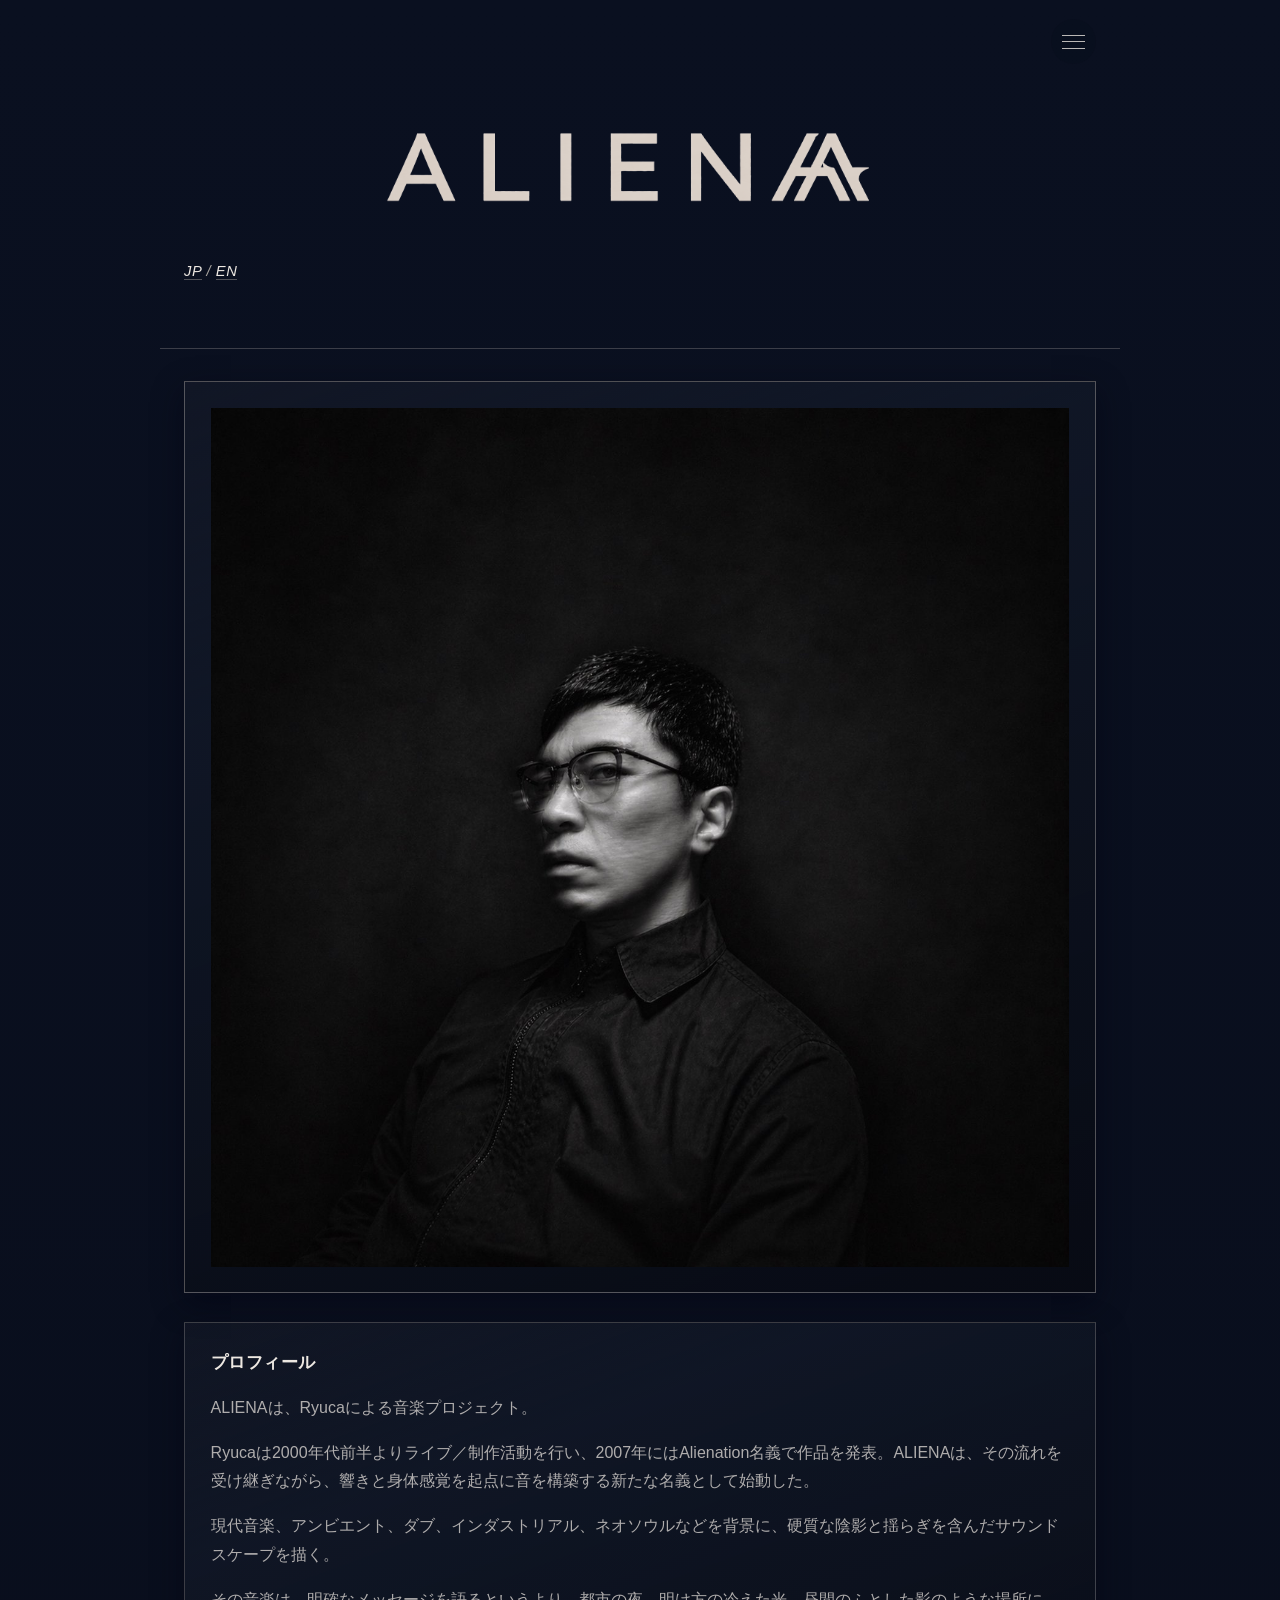
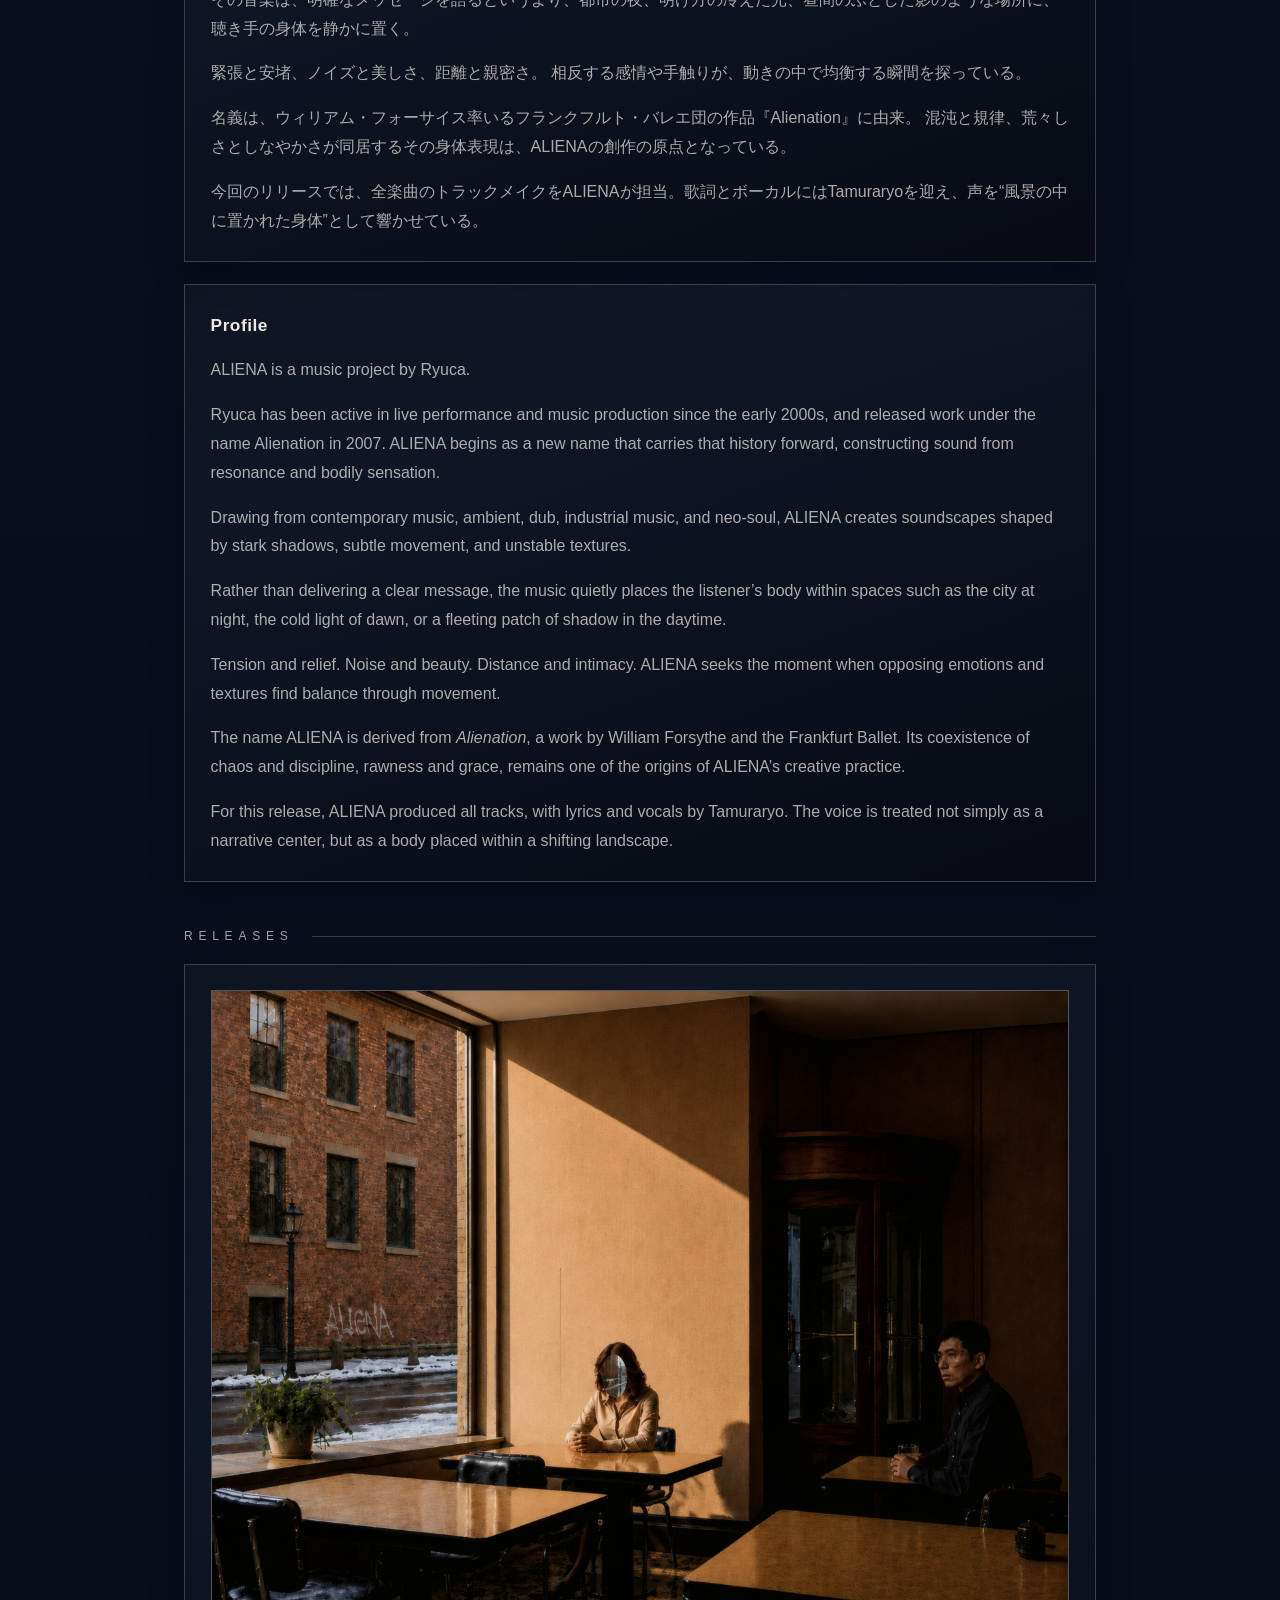
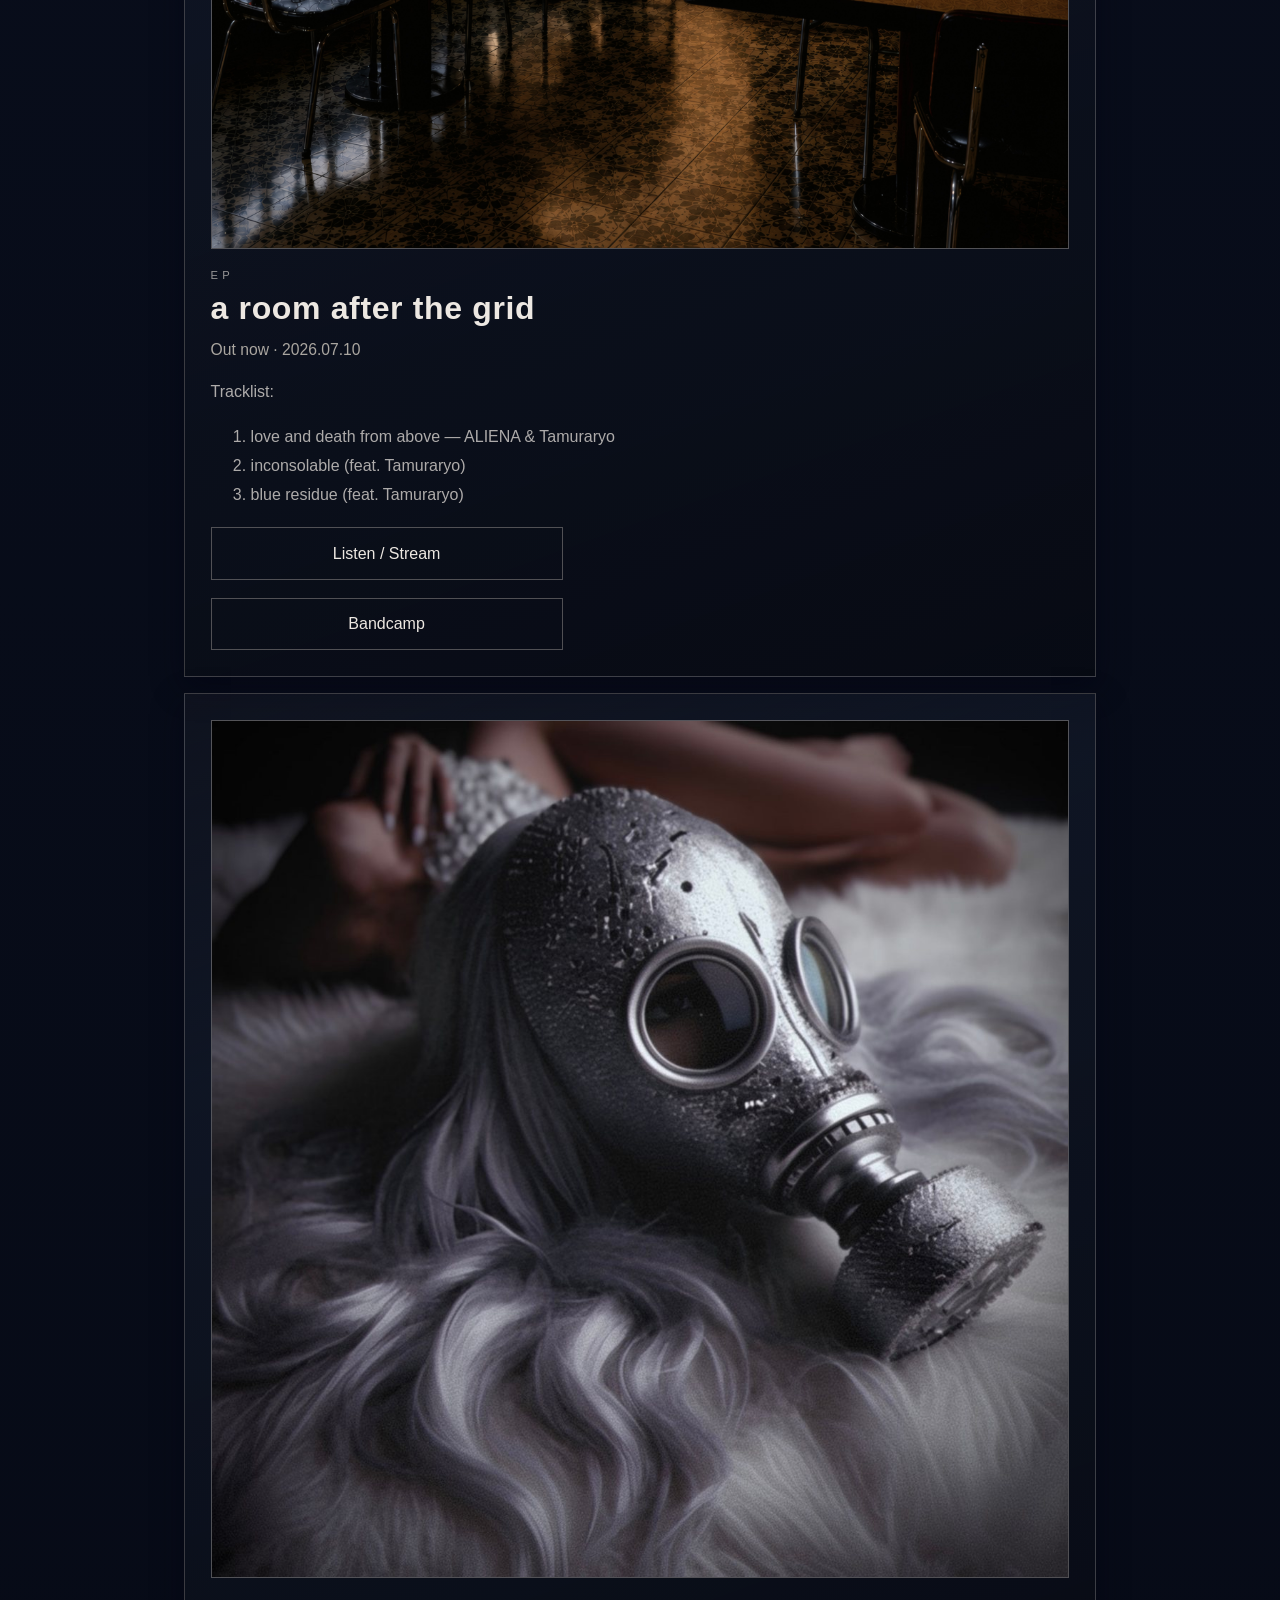
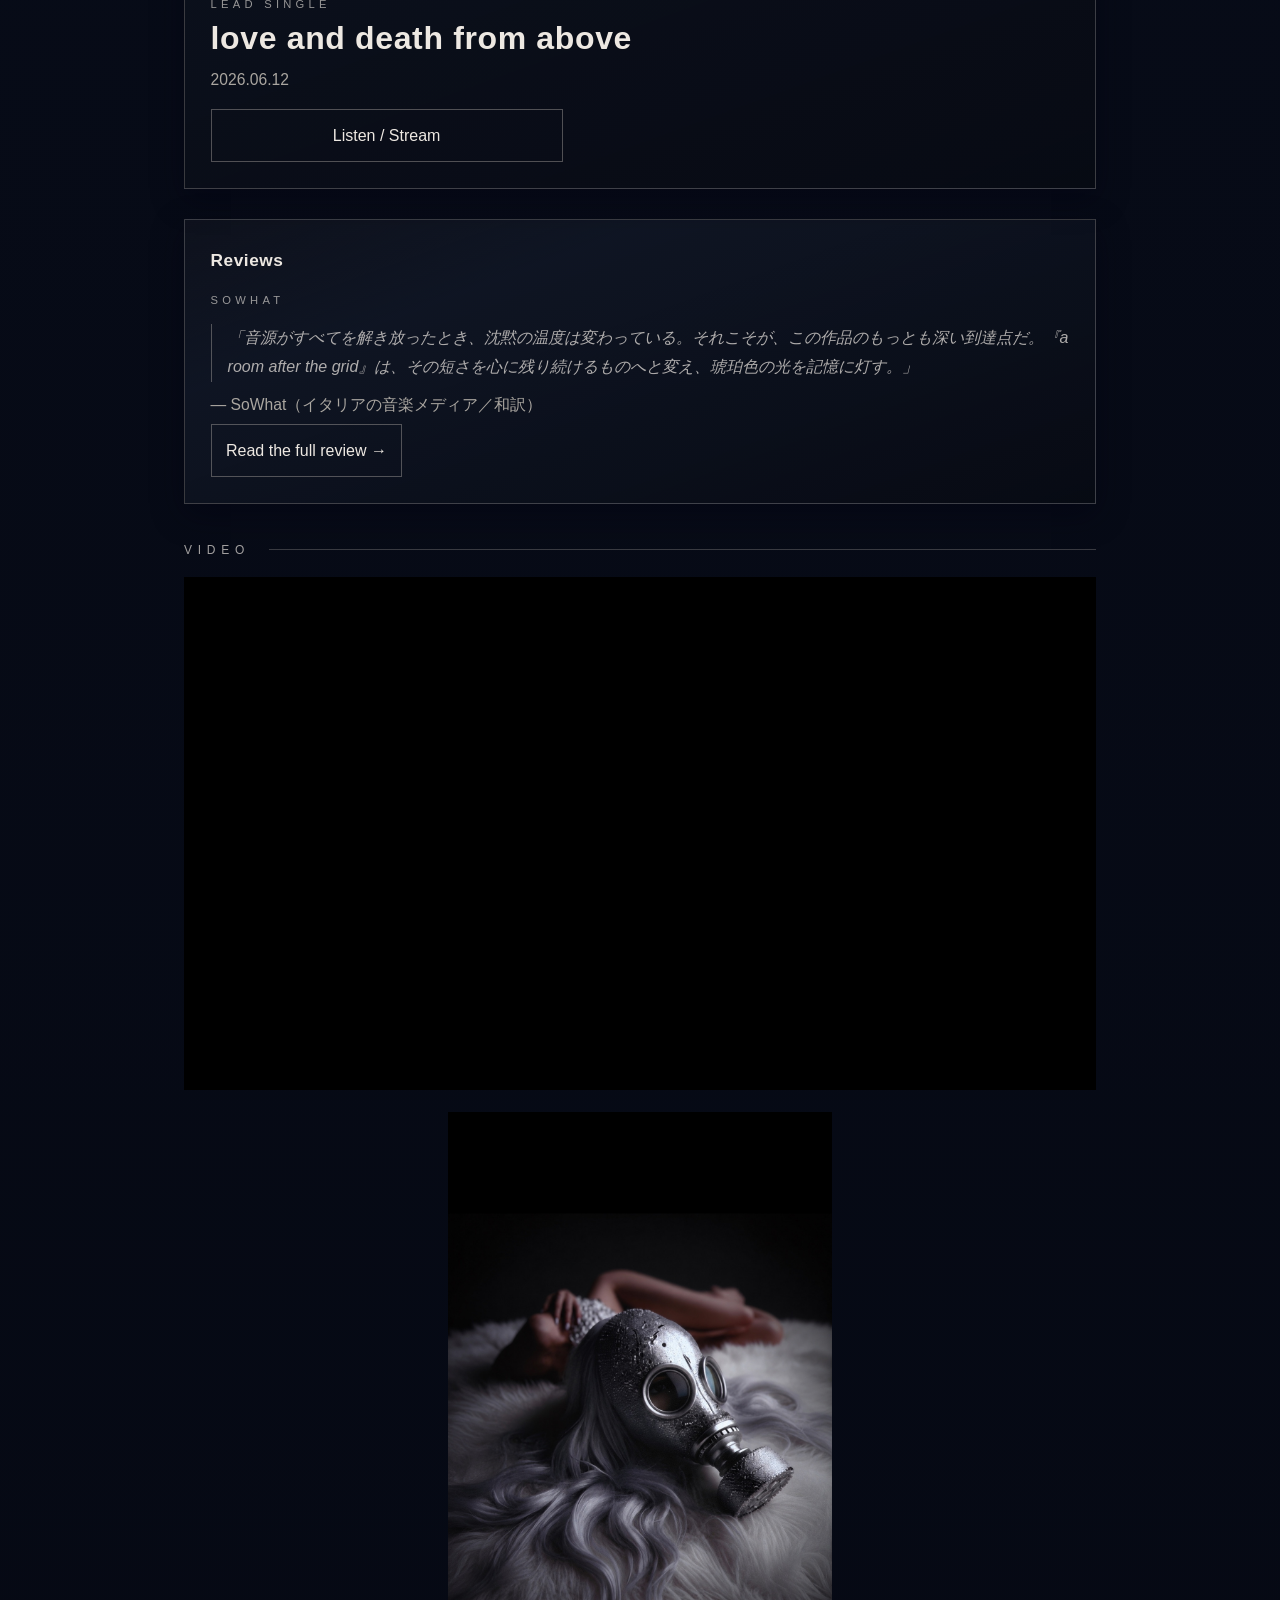
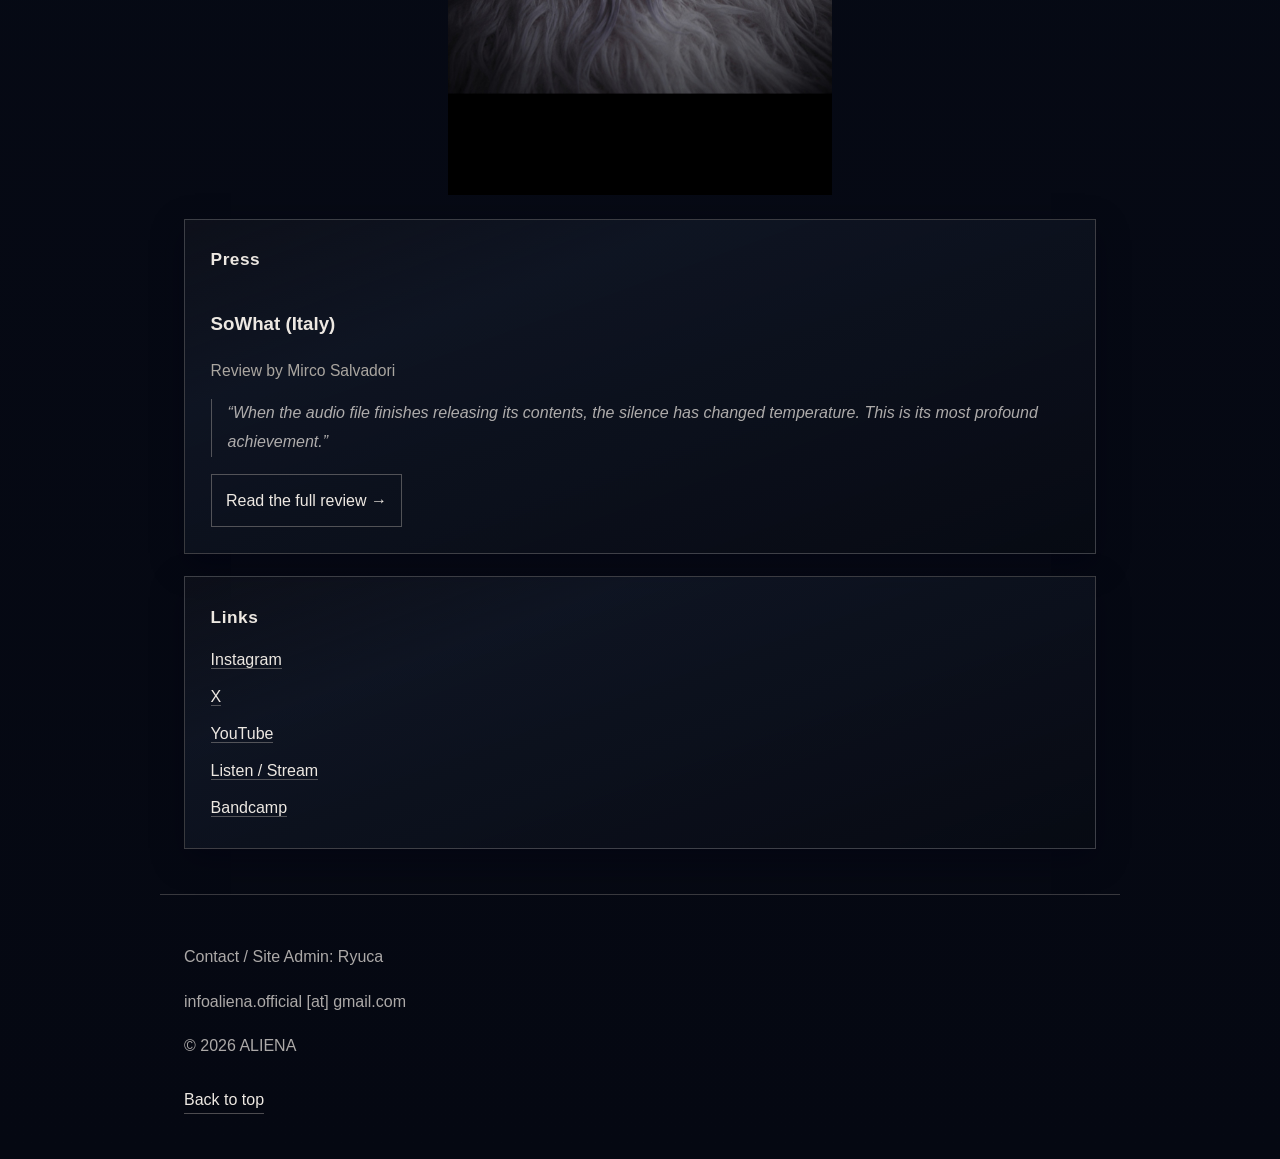
==== index.html @ 49886f89 "Add SoWhat press card" ====
<!DOCTYPE html>
<html lang="ja">
  <head>
    <meta charset="UTF-8" />
    <meta name="viewport" content="width=device-width, initial-scale=1.0" />
    <title>ALIENA WEB</title>
    <meta
      name="description"
      content="ALIENAは、Ryucaによる音楽プロジェクト。EP『a room after the grid』を2026年7月10日にリリース。収録曲は“love and death from above”、“inconsolable”、“blue residue”。"
    />
    <meta name="google-site-verification" content="ZAjPHEa00BdS8gaHMgY0JZbF_uPjZpqlB8qoYP9YvJg" />
    <meta name="robots" content="index, follow" />
    <meta name="theme-color" content="#050812" />
    <link rel="canonical" href="https://aliena-action.com/" />
    <meta property="og:type" content="website" />
    <meta property="og:title" content="ALIENA WEB" />
    <meta
      property="og:description"
      content="EP『a room after the grid』2026年7月10日リリース。収録曲は“love and death from above”、“inconsolable”、“blue residue”。"
    />
    <meta property="og:url" content="https://aliena-action.com/" />
    <meta property="og:image" content="https://aliena-action.com/assets/ep-cover-web.jpg" />
    <meta name="twitter:card" content="summary_large_image" />
    <meta name="twitter:title" content="ALIENA WEB" />
    <meta
      name="twitter:description"
      content="EP『a room after the grid』2026年7月10日リリース。収録曲は“love and death from above”、“inconsolable”、“blue residue”。"
    />
    <meta name="twitter:image" content="https://aliena-action.com/assets/ep-cover-web.jpg" />
    <link rel="apple-touch-icon" sizes="120x120" href="/apple-touch-icon.png" />
    <link rel="icon" type="image/png" sizes="120x120" href="/apple-touch-icon.png" />
    <link rel="preload" as="image" href="assets/aliena-logo.png" />
    <link rel="preload" as="image" href="assets/profile-web.jpg" />
    <link rel="preload" as="image" href="assets/ep-cover-web.jpg" />
    <link rel="stylesheet" href="style.css?v=2f13ae09" />
    <script type="application/ld+json">
      {
        "@context": "https://schema.org",
        "@type": "MusicGroup",
        "name": "ALIENA",
        "alternateName": "Ryuca",
        "url": "https://aliena-action.com/",
        "description": "ALIENAは、Ryucaによる音楽プロジェクト。2026年7月10日にEP『a room after the grid』をリリース。",
        "genre": ["Ambient", "Dub", "Industrial", "Neo-soul"],
        "sameAs": [
          "https://linkco.re/zxg7sph6",
          "https://www.tunecore.co.jp/artists?id=1123020",
          "https://aliena-action.bandcamp.com/",
          "https://www.instagram.com/aliena_aka_ryuca",
          "https://x.com/t_ryuca"
        ],
        "foundingLocation": {
          "@type": "Place",
          "name": "Japan"
        }
      }
    </script>
  </head>
  <body>
    <nav class="site-menu" aria-label="Section navigation">
      <button class="menu-toggle" type="button" aria-expanded="false" aria-controls="site-menu-panel" aria-label="Open navigation menu">
        <span class="menu-line"></span>
        <span class="menu-line"></span>
        <span class="menu-line"></span>
      </button>
      <div class="menu-panel" id="site-menu-panel" hidden>
        <a href="#profile-ja">Profile</a>
        <a href="#video">Video</a>
        <a href="#releases">Releases</a>
        <a href="#reviews">Reviews</a>
        <a href="#links">Links / Contact</a>
      </div>
    </nav>

    <header class="hero" id="top">
      <h1 class="hero-logo">
        <img src="assets/aliena-logo.png" alt="ALIENA" fetchpriority="high" decoding="async" />
      </h1>
      <p class="tagline"><a href="#profile-ja">JP</a> / <a href="#profile-en">EN</a></p>
    </header>

    <main>
      <section class="section artist-image">
        <img src="assets/profile-web.jpg" alt="Portrait image of ALIENA" fetchpriority="high" decoding="async" />
      </section>

      <section class="section" id="profile-ja">
        <h2>プロフィール</h2>
        <p>ALIENAは、Ryucaによる音楽プロジェクト。</p>
        <p>
          Ryucaは2000年代前半よりライブ／制作活動を行い、2007年にはAlienation名義で作品を発表。ALIENAは、その流れを受け継ぎながら、響きと身体感覚を起点に音を構築する新たな名義として始動した。
        </p>
        <p>
          現代音楽、アンビエント、ダブ、インダストリアル、ネオソウルなどを背景に、硬質な陰影と揺らぎを含んだサウンドスケープを描く。
        </p>
        <p>
          その音楽は、明確なメッセージを語るというより、都市の夜、明け方の冷えた光、昼間のふとした影のような場所に、聴き手の身体を静かに置く。
        </p>
        <p>
          緊張と安堵、ノイズと美しさ、距離と親密さ。
          相反する感情や手触りが、動きの中で均衡する瞬間を探っている。
        </p>
        <p>
          名義は、ウィリアム・フォーサイス率いるフランクフルト・バレエ団の作品『Alienation』に由来。
          混沌と規律、荒々しさとしなやかさが同居するその身体表現は、ALIENAの創作の原点となっている。
        </p>
        <p>
          今回のリリースでは、全楽曲のトラックメイクをALIENAが担当。歌詞とボーカルにはTamuraryoを迎え、声を“風景の中に置かれた身体”として響かせている。
        </p>
      </section>

      <section class="section" id="profile-en" lang="en">
        <h2>Profile</h2>
        <p>ALIENA is a music project by Ryuca.</p>
        <p>
          Ryuca has been active in live performance and music production since the early 2000s, and released work under the name Alienation in 2007. ALIENA begins as a new name that carries that history forward, constructing sound from resonance and bodily sensation.
        </p>
        <p>
          Drawing from contemporary music, ambient, dub, industrial music, and neo-soul, ALIENA creates soundscapes shaped by stark shadows, subtle movement, and unstable textures.
        </p>
        <p>
          Rather than delivering a clear message, the music quietly places the listener’s body within spaces such as the city at night, the cold light of dawn, or a fleeting patch of shadow in the daytime.
        </p>
        <p>
          Tension and relief. Noise and beauty. Distance and intimacy.
          ALIENA seeks the moment when opposing emotions and textures find balance through movement.
        </p>
        <p>
          The name ALIENA is derived from <em>Alienation</em>, a work by William Forsythe and the Frankfurt Ballet.
          Its coexistence of chaos and discipline, rawness and grace, remains one of the origins of ALIENA’s creative practice.
        </p>
        <p>
          For this release, ALIENA produced all tracks, with lyrics and vocals by Tamuraryo. The voice is treated not simply as a narrative center, but as a body placed within a shifting landscape.
        </p>
      </section>

      <section class="section" id="releases">
        <h2>Releases</h2>
        <div class="release-grid">
          <article class="release-card">
            <img src="assets/ep-cover-web.jpg" alt="Cover artwork for a room after the grid by ALIENA" loading="lazy" decoding="async" />
            <p class="release-type">EP</p>
            <h3>a room after the grid</h3>
            <p class="release-date">Out now · 2026.07.10</p>
            <p>Tracklist:</p>
            <ol>
              <li>love and de&#97;th from above — ALIENA &amp; Tamuraryo</li>
              <li>inconsolable (feat. Tamuraryo)</li>
              <li>blue residue (feat. Tamuraryo)</li>
            </ol>
            <a class="button" href="https://linkco.re/sqRVstdc" target="_blank" rel="noopener noreferrer">Listen / Stream</a>
            <a class="button" href="https://aliena-action.bandcamp.com/album/a-room-after-the-grid" target="_blank" rel="noopener noreferrer">Bandcamp</a>
          </article>

          <article class="release-card">
            <img src="assets/lead-single-cover-web.jpg" alt="Cover artwork for love and de&#97;th from above by ALIENA and Tamuraryo" loading="lazy" decoding="async" />
            <p class="release-type">Lead Single</p>
            <h3>love and de&#97;th from above</h3>
            <p class="release-date">2026.06.12</p>
            <a class="button" href="https://linkco.re/zxg7sph6" target="_blank" rel="noopener noreferrer">Listen / Stream</a>
          </article>
        </div>
      </section>

      <section class="section" id="reviews">
        <h2>Reviews</h2>
        <p class="release-type">SoWhat</p>
        <blockquote class="review-quote">「音源がすべてを解き放ったとき、沈黙の温度は変わっている。それこそが、この作品のもっとも深い到達点だ。『a room after the grid』は、その短さを心に残り続けるものへと変え、琥珀色の光を記憶に灯す。」</blockquote>
        <p class="release-date">— SoWhat（イタリアの音楽メディア／和訳）</p>
        <a class="button" href="https://sowhatmusica.wordpress.com/2026/07/22/aliena-a-room-after-the-grid/" target="_blank" rel="noopener noreferrer">Read the full review →</a>
      </section>

      <section class="section" id="video">
        <h2>Video</h2>
        <div style="width: 100%; margin: 0 auto 1.35rem; background: #000;">
          <iframe
            src="https://www.youtube.com/embed/Z5MQIeR7-GE"
            title="ALIENA – a room after the grid"
            loading="lazy"
            allow="accelerometer; autoplay; clipboard-write; encrypted-media; gyroscope; picture-in-picture; web-share"
            allowfullscreen
            style="display: block; width: 100%; aspect-ratio: 16 / 9; border: 0; background: #000;"
          ></iframe>
        </div>
        <div class="video-frame">
          <video controls playsinline preload="metadata" poster="assets/love-and-death-reel-poster.jpg">
            <source src="assets/love-and-death-reel.mp4" type="video/mp4" />
            Your browser does not support the video tag.
          </video>
        </div>
      </section>

      <section class="section" id="press">
        <h2>Press</h2>
        <div class="release-grid">
          <article>
            <h3>SoWhat (Italy)</h3>
            <p class="release-date">Review by Mirco Salvadori</p>
            <blockquote class="review-quote" lang="en">“When the audio file finishes releasing its contents, the silence has changed temperature. This is its most profound achievement.”</blockquote>
            <a class="button" href="https://sowhatmusica.wordpress.com/2026/07/22/aliena-a-room-after-the-grid/" target="_blank" rel="noopener noreferrer">Read the full review →</a>
          </article>
        </div>
      </section>

      <section class="section" id="links">
        <h2>Links</h2>
        <ul class="link-list">
          <li><a href="https://www.instagram.com/aliena_aka_ryuca" target="_blank" rel="noopener noreferrer">Instagram</a></li>
          <li><a href="https://x.com/t_ryuca" target="_blank" rel="noopener noreferrer">X</a></li>
          <li><a href="https://www.youtube.com/watch?v=Z5MQIeR7-GE" target="_blank" rel="noopener noreferrer">YouTube</a></li>
          <li><a href="https://linkco.re/sqRVstdc" target="_blank" rel="noopener noreferrer">Listen / Stream</a></li>
          <li><a href="https://aliena-action.bandcamp.com/album/a-room-after-the-grid" target="_blank" rel="noopener noreferrer">Bandcamp</a></li>
        </ul>
      </section>
    </main>
  <footer>
   <p>Contact / Site Admin: Ryuca</p>
   <p>infoaliena.official [at] gmail.com</p>
   <p>© 2026 ALIENA</p>
   <a href="#top">Back to top</a>
 </footer>
    <script>
      const siteMenu = document.querySelector('.site-menu');
      const menuToggle = document.querySelector('.menu-toggle');
      const menuPanel = document.querySelector('#site-menu-panel');

      if (siteMenu && menuToggle && menuPanel) {
        const closeMenu = () => {
          menuToggle.setAttribute('aria-expanded', 'false');
          menuPanel.hidden = true;
        };

        menuToggle.addEventListener('click', () => {
          const isOpen = menuToggle.getAttribute('aria-expanded') === 'true';
          menuToggle.setAttribute('aria-expanded', String(!isOpen));
          menuPanel.hidden = isOpen;
        });

        menuPanel.querySelectorAll('a').forEach((link) => {
          link.addEventListener('click', closeMenu);
        });

        document.addEventListener('click', (event) => {
          if (!siteMenu.contains(event.target)) {
            closeMenu();
          }
        });

        document.addEventListener('keydown', (event) => {
          if (event.key === 'Escape') {
            closeMenu();
          }
        });
      }
    </script>
  </body>
</html>
---- style.css ----
:root {
  --black-1: #050812;
  --black-2: #0a1020;
  --gray-1: #111827;
  --gray-2: #253044;
  --gray-3: #aaa6a0;
  --greige: #d8d0c8;
  --greige-soft: #ede8e2;
  --accent-red: #b1121b;
  --frame: rgba(216, 208, 200, 0.24);
  --frame-strong: rgba(216, 208, 200, 0.34);
  --white-soft: #ede8e2;
  --shadow: 0 10px 30px rgba(0, 0, 18, 0.45);
}

* {
  box-sizing: border-box;
}

html {
  -webkit-text-size-adjust: 100%;
  scroll-behavior: smooth;
}

body {
  margin: 0;
  font-family: "Helvetica Neue", Arial, sans-serif;
  background: linear-gradient(180deg, var(--black-2), var(--black-1));
  color: var(--white-soft);
  line-height: 1.7;
}

::selection {
  background: rgba(177, 18, 27, 0.72);
  color: #fff;
}

img {
  width: 100%;
  display: block;
}

.site-menu {
  position: fixed;
  top: 0.95rem;
  right: 0.95rem;
  z-index: 30;
}

.menu-toggle {
  display: flex;
  width: 2.8rem;
  height: 2.8rem;
  align-items: center;
  justify-content: center;
  flex-direction: column;
  gap: 0.34rem;
  padding: 0;
  border: 0;
  border-radius: 999px;
  background: rgba(5, 8, 18, 0.12);
  color: var(--white-soft);
  cursor: pointer;
  -webkit-tap-highlight-color: rgba(177, 18, 27, 0.25);
}

.menu-toggle:hover,
.menu-toggle:focus-visible,
.menu-toggle[aria-expanded="true"] {
  background: rgba(5, 8, 18, 0.55);
  outline: 1px solid rgba(216, 208, 200, 0.22);
}

.menu-line {
  display: block;
  width: 1.42rem;
  height: 1px;
  background: rgba(237, 232, 226, 0.78);
}

.menu-panel {
  position: absolute;
  top: 3.2rem;
  right: 0;
  min-width: 11.4rem;
  padding: 0.72rem 0.78rem;
  background: rgba(5, 8, 18, 0.82);
  border: 1px solid rgba(216, 208, 200, 0.22);
  box-shadow: 0 14px 34px rgba(0, 0, 18, 0.42);
  backdrop-filter: blur(10px);
}

.menu-panel[hidden] {
  display: none;
}

.menu-panel a {
  display: block;
  padding: 0.54rem 0.18rem;
  border-bottom: 1px solid rgba(216, 208, 200, 0.16);
  color: rgba(237, 232, 226, 0.76);
  font-size: 0.72rem;
  line-height: 1.25;
  letter-spacing: 0.32em;
  text-transform: uppercase;
}

.menu-panel a:last-child {
  border-bottom: 0;
}

.menu-panel a:hover,
.menu-panel a:focus-visible,
.menu-panel a:active {
  color: var(--white-soft);
  border-bottom-color: rgba(177, 18, 27, 0.72);
}

.hero {
  padding: 4.75rem 1rem 2.9rem;
  border-bottom: 1px solid var(--frame);
}

.hero-label {
  margin: 0;
  font-size: 0.75rem;
  letter-spacing: 0.08em;
  text-transform: uppercase;
  color: var(--gray-3);
}

h1 {
  margin: 0.4rem 0 0;
  font-size: clamp(2.3rem, 12vw, 4.8rem);
  letter-spacing: 0.12em;
  font-weight: 500;
}

.hero-logo {
  margin: 0.4rem 0 2.1rem;
  line-height: 0;
  border: 0;
  outline: 0;
  box-shadow: none;
  background: transparent;
}

.hero-logo img {
  display: block;
  width: min(520px, 86vw);
  max-width: 100%;
  height: auto;
  margin: 0 auto;
  border: 0;
  outline: 0;
  box-shadow: none;
  background: transparent;
  padding: 0;
}

.tagline {
  margin: 0;
  color: var(--gray-3);
  max-width: 34rem;
  font-size: 0.92rem;
  font-style: oblique 8deg;
  letter-spacing: 0.04em;
}

main {
  padding: 1.45rem 0.9rem 1.1rem;
}

.section {
  background: linear-gradient(160deg, rgba(216, 208, 200, 0.035), rgba(18, 25, 40, 0.70) 28%, rgba(7, 10, 19, 0.94));
  border: 1px solid var(--frame);
  box-shadow: var(--shadow);
  padding: 1.15rem;
  margin-bottom: 1.35rem;
}

.artist-image {
  border-color: var(--frame-strong);
  margin-bottom: 1.55rem;
}

.artist-image img {
  border: 0;
}

h2 {
  margin-top: 0;
  font-size: 1.08rem;
  letter-spacing: 0.03em;
}

p,
li,
.review-quote {
  color: rgba(237, 232, 226, 0.72);
  font-size: 0.96rem;
  line-height: 1.85;
}

.review-quote {
  margin: 1rem 0 0.65rem;
  padding-left: 1rem;
  border-left: 1px solid var(--frame-strong);
  font-style: italic;
}

.section p:last-child,
.section ul:last-child {
  margin-bottom: 0;
}

#a-room-after-the-grid,
#video {
  background: transparent;
  border: 0;
  box-shadow: none;
  padding: 0;
  margin-top: 2rem;
  margin-bottom: 1.2rem;
}

#a-room-after-the-grid h2,
#video h2,
#releases h2 {
  display: flex;
  align-items: center;
  gap: 1.15rem;
  margin: 0 0 1.2rem;
  color: rgba(237, 232, 226, 0.68);
  font-size: 0.75rem;
  font-weight: 500;
  letter-spacing: 0.48em;
  line-height: 1;
  text-transform: uppercase;
}

#a-room-after-the-grid h2::after,
#video h2::after,
#releases h2::after {
  content: "";
  flex: 1;
  height: 1px;
  background: var(--frame);
}

.ep-key-visual {
  margin: 0;
  background: #000;
  border: 1px solid var(--frame-strong);
  box-shadow: var(--shadow);
  overflow: hidden;
}

.ep-key-visual img {
  aspect-ratio: 16 / 9;
  object-fit: cover;
}

.ep-feature-copy {
  padding-top: 1rem;
}

.ep-feature-copy h3 {
  margin: 0;
  color: var(--white-soft);
  font-size: clamp(1.6rem, 7vw, 2.4rem);
  line-height: 1.18;
  font-weight: 600;
  letter-spacing: 0.02em;
}

.video-frame {
  width: min(100%, 24rem);
  margin: 0 auto;
  background: transparent;
  border: 0;
  box-shadow: none;
  padding: 0;
}

.video-frame video {
  display: block;
  width: 100%;
  aspect-ratio: 9 / 16;
  object-fit: cover;
  background: #000;
  border: 0;
}

#releases {
  background: transparent;
  border: 0;
  box-shadow: none;
  padding: 0;
  margin-top: 2.4rem;
  margin-bottom: 1.6rem;
}

.release-grid {
  display: grid;
  gap: 1.1rem;
}

.release-card {
  background: linear-gradient(160deg, rgba(216, 208, 200, 0.035), rgba(18, 25, 40, 0.70) 28%, rgba(7, 10, 19, 0.94));
  border: 1px solid var(--frame);
  box-shadow: var(--shadow);
  padding: 1rem;
}

.release-card img {
  aspect-ratio: 1 / 1;
  object-fit: cover;
  border: 1px solid var(--frame-strong);
}

.release-type {
  margin: 1.15rem 0 0.4rem;
  color: rgba(237, 232, 226, 0.62);
  font-size: 0.7rem;
  line-height: 1.3;
  letter-spacing: 0.38em;
  text-transform: uppercase;
}

.release-card h3 {
  margin: 0;
  color: var(--white-soft);
  font-size: clamp(1.38rem, 6.2vw, 2rem);
  line-height: 1.25;
  font-weight: 600;
  letter-spacing: 0.02em;
}

.release-date {
  margin: 0.55rem 0 0;
  color: var(--gray-3);
  font-size: 0.98rem;
  line-height: 1.6;
}

.release-card .button {
  display: block;
  width: 100%;
  margin-top: 1.1rem;
  text-align: center;
}

.button {
  display: inline-block;
  margin-top: 0.45rem;
  padding: 0.74rem 0.9rem;
  border: 1px solid var(--frame-strong);
  color: var(--white-soft);
  text-decoration: none;
}

.button-disabled {
  opacity: 0.72;
  border-style: dashed;
  cursor: not-allowed;
}

.button.inline {
  margin-top: 0;
}

.link-list {
  list-style: none;
  padding-left: 0;
  margin: 0;
}

.link-list li + li {
  margin-top: 0.5rem;
}

a {
  color: var(--white-soft);
  text-decoration: none;
  border-bottom: 1px solid var(--frame-strong);
  -webkit-tap-highlight-color: rgba(177, 18, 27, 0.25);
  transition: color 180ms ease, border-color 180ms ease, background-color 180ms ease;
}

a:hover,
a:focus-visible,
a:active {
  color: var(--accent-red);
  border-bottom-color: var(--accent-red);
}

.button:hover,
.button:focus-visible,
.button:active {
  color: var(--white-soft);
  border-color: var(--accent-red);
  background: rgba(177, 18, 27, 0.08);
}

footer {
  border-top: 1px solid var(--frame);
  padding: 1.7rem 1rem 2.4rem;
  color: var(--gray-3);
}

footer a {
  display: inline-block;
  margin-top: 0.55rem;
}

@media (min-width: 760px) {
  .site-menu {
    top: 1.2rem;
    right: max(1.2rem, calc((100vw - 60rem) / 2 + 1.5rem));
  }

  .hero,
  main,
  footer {
    max-width: 60rem;
    margin: 0 auto;
  }

  .hero {
    padding: 6.8rem 1.5rem 4rem;
  }

  .hero-logo {
    margin-bottom: 2.4rem;
  }

  main {
    padding: 2rem 1.5rem 1.4rem;
  }

  .section {
    padding: 1.6rem;
    margin-bottom: 1.4rem;
  }

  .artist-image {
    margin-bottom: 1.8rem;
  }

  p,
  li,
  .review-quote {
    font-size: 1rem;
    line-height: 1.8;
  }

  #a-room-after-the-grid,
  #video {
    margin-top: 2.5rem;
    margin-bottom: 1.5rem;
  }

  #releases {
    margin-top: 3rem;
    margin-bottom: 1.9rem;
  }

  #a-room-after-the-grid h2,
  #video h2,
  #releases h2 {
    margin-bottom: 1.35rem;
  }

  .ep-feature-copy {
    padding-top: 1.25rem;
  }

  .release-grid {
    gap: 1rem;
  }

  .release-card {
    padding: 1.6rem;
  }

  .release-card .button {
    max-width: 22rem;
  }

  footer {
    padding: 2rem 1.5rem 2.8rem;
  }
}
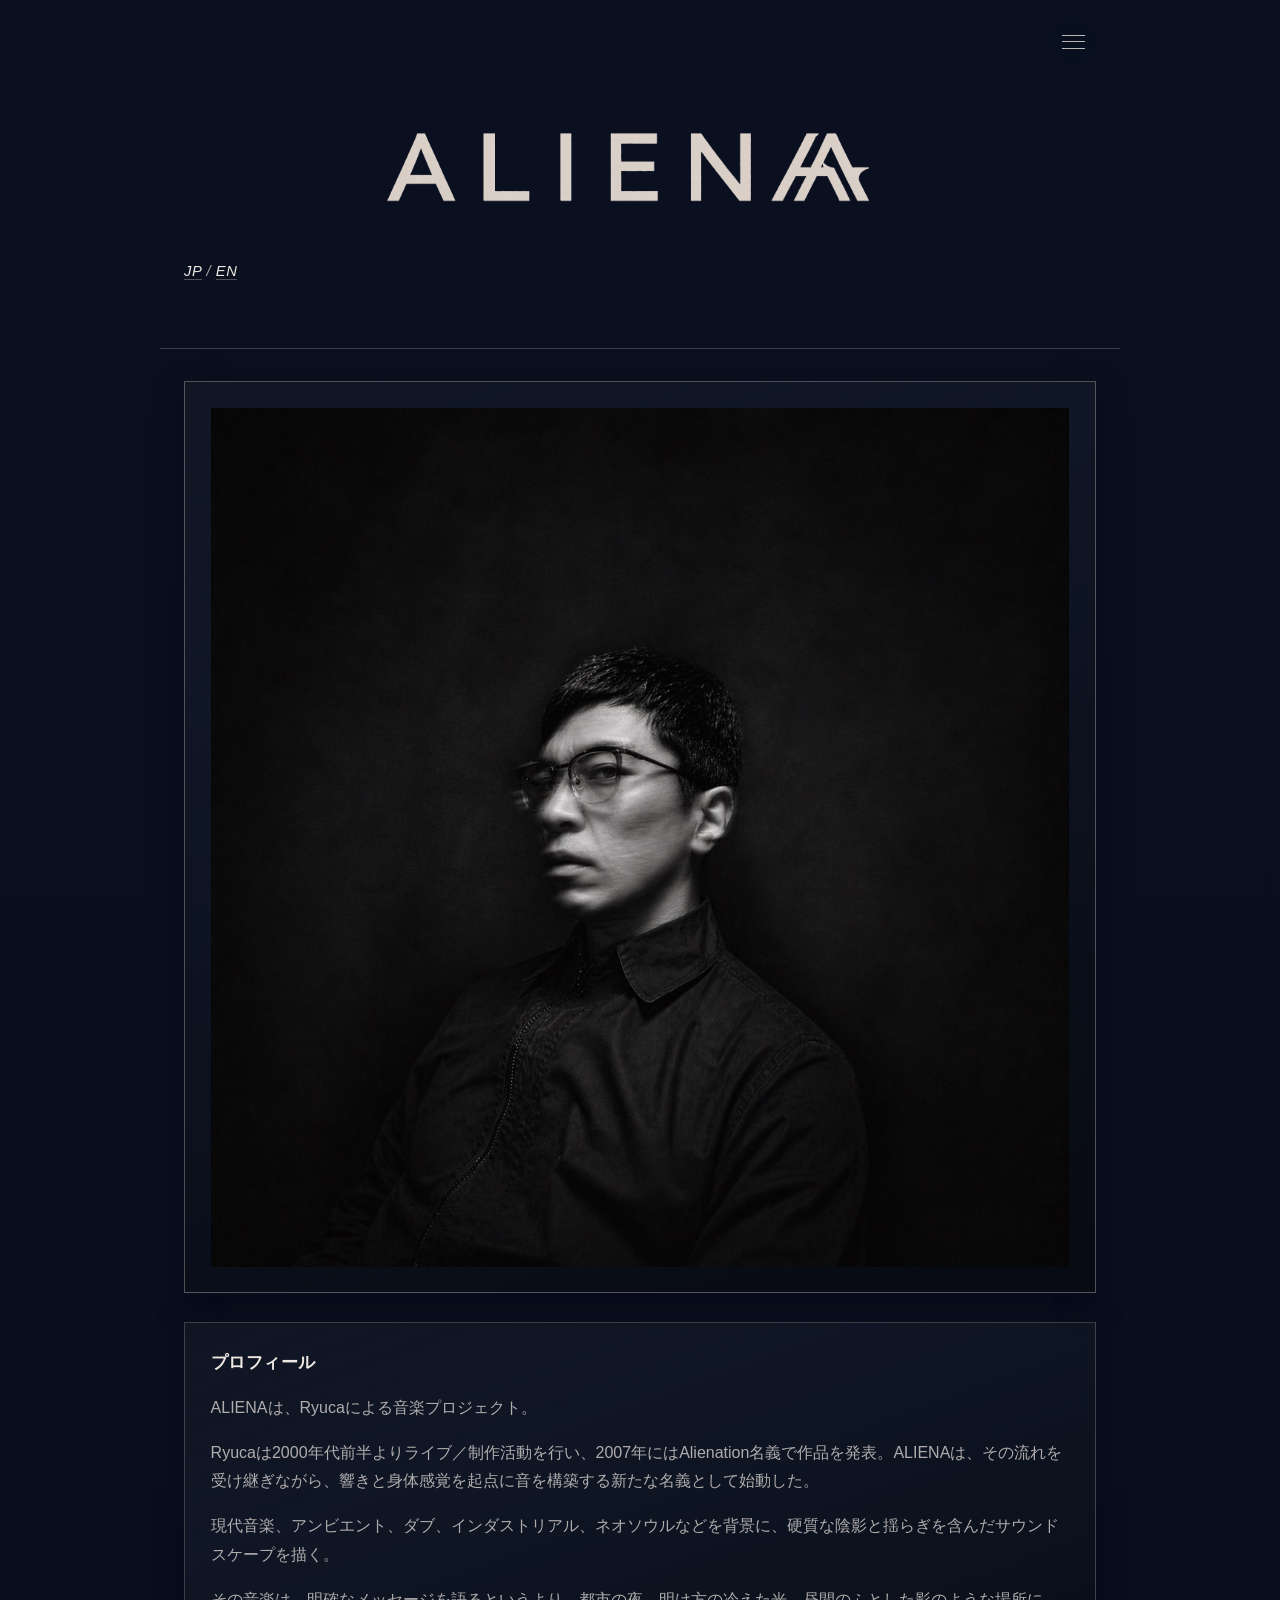
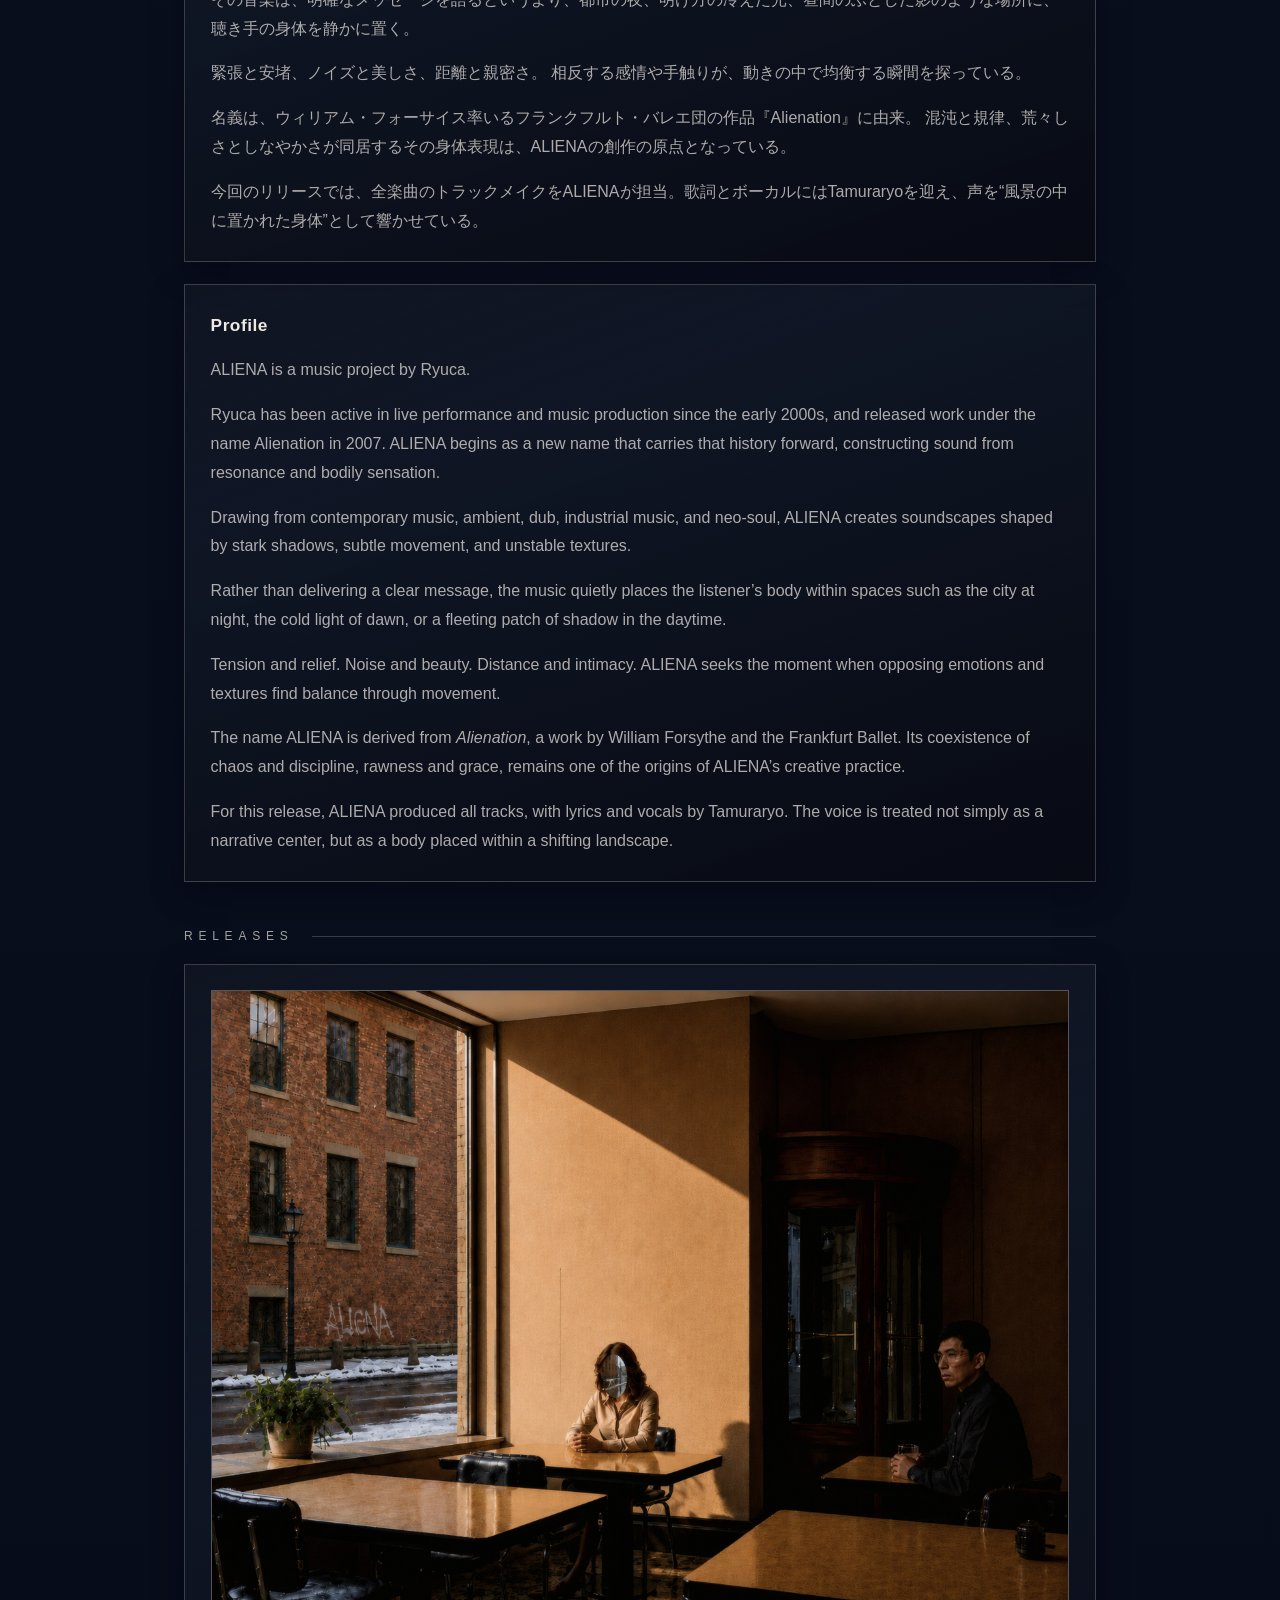
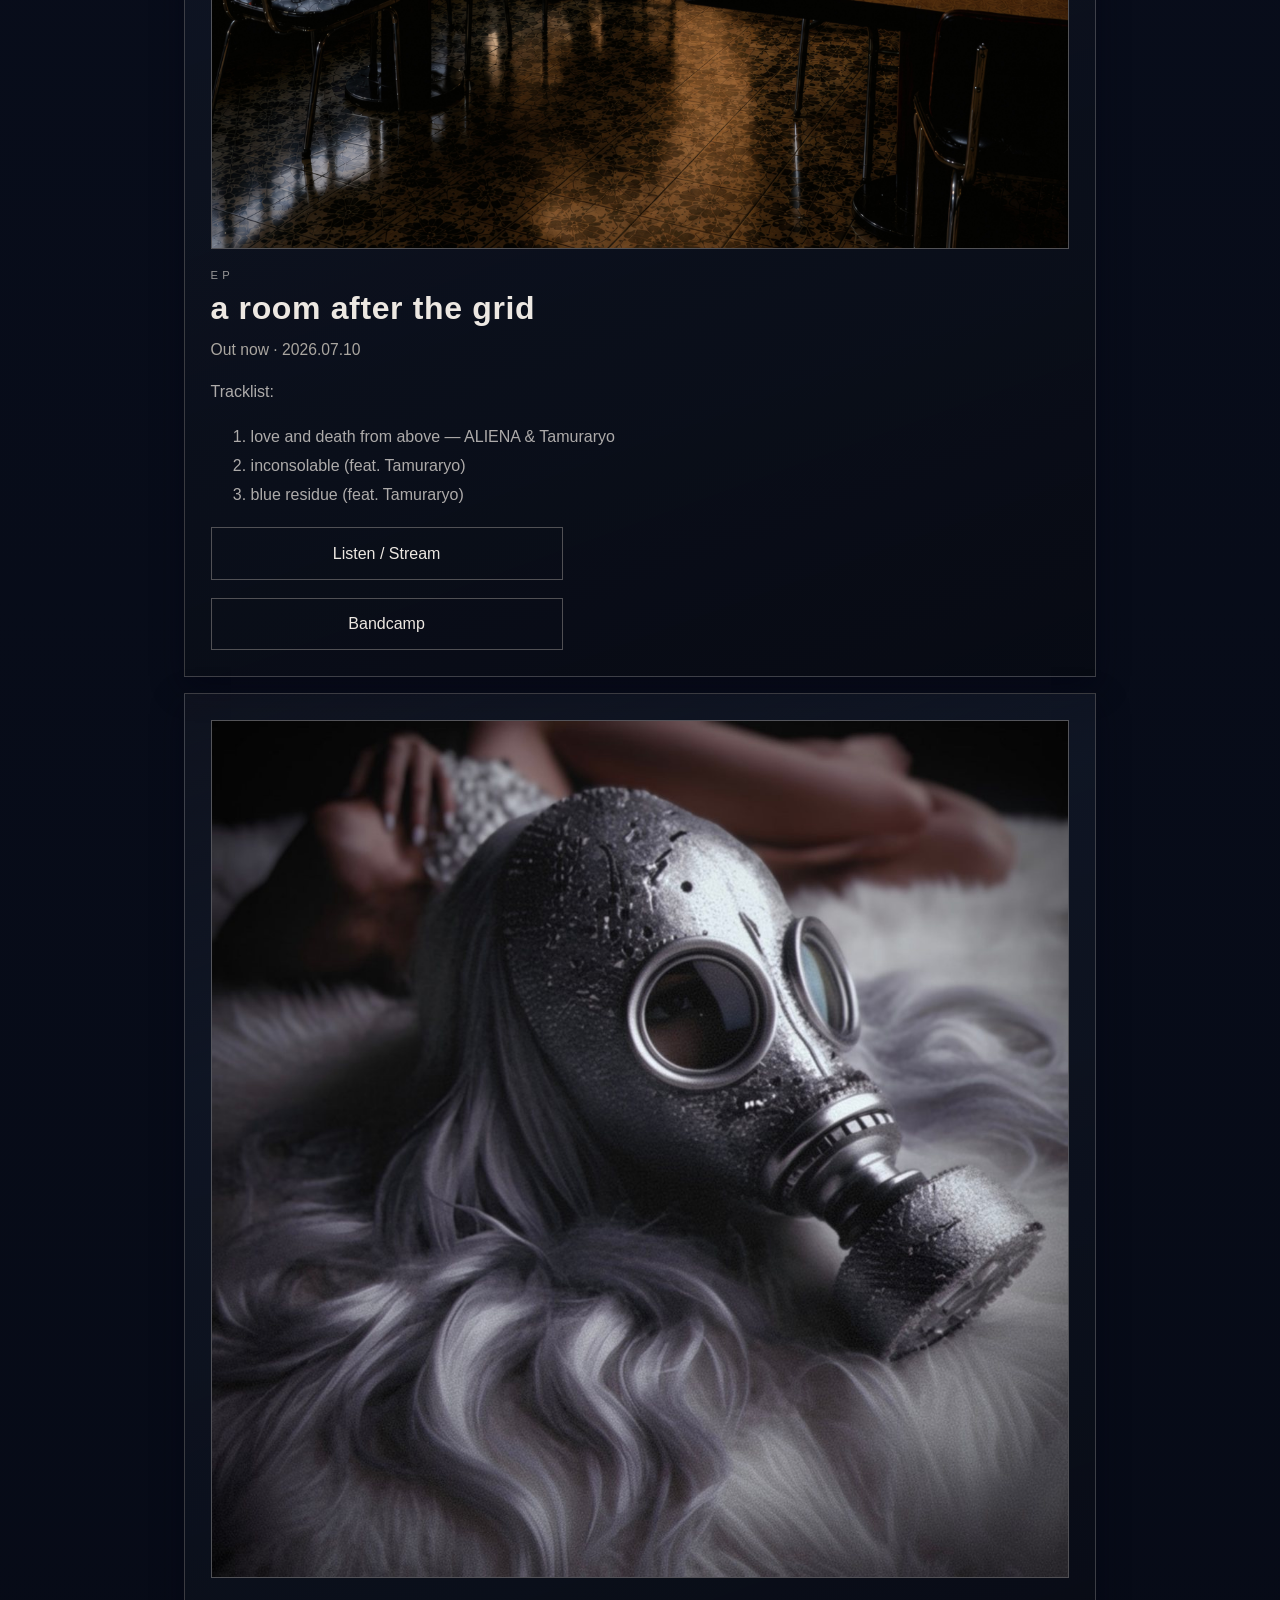
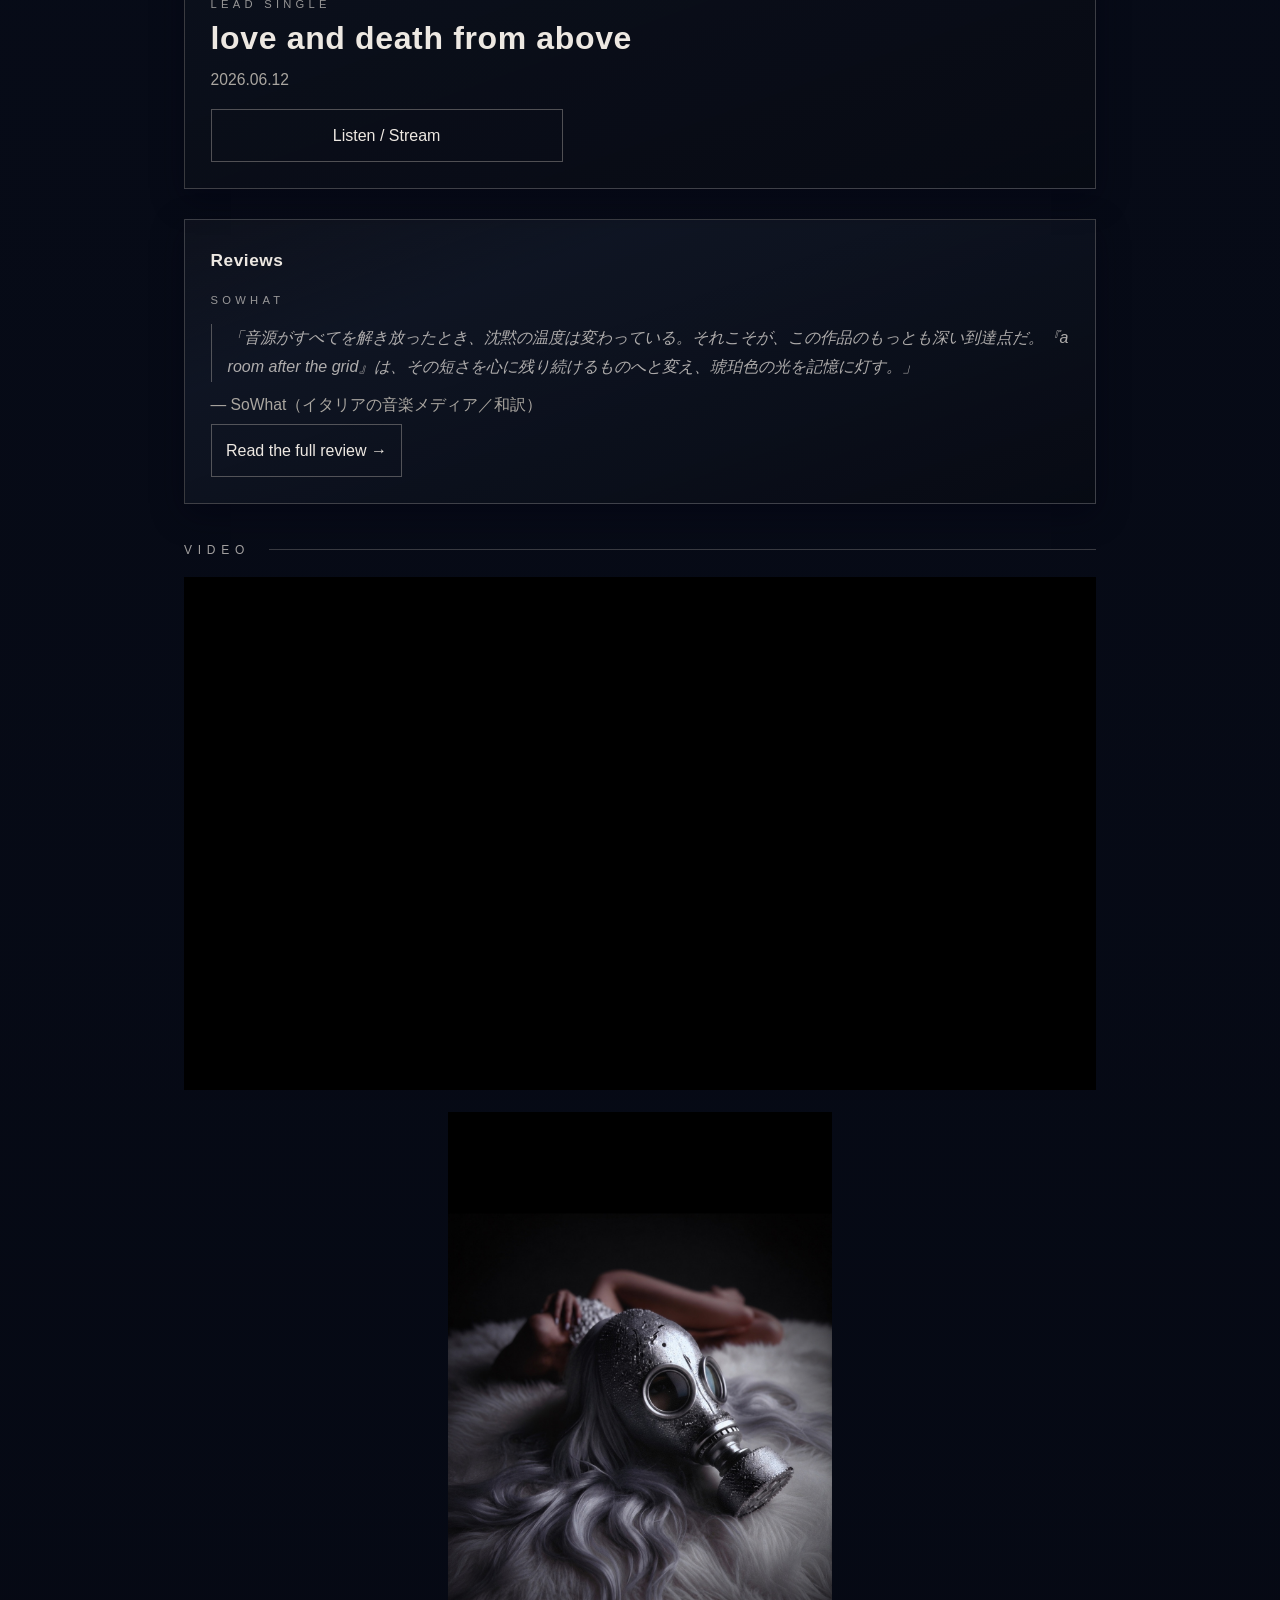
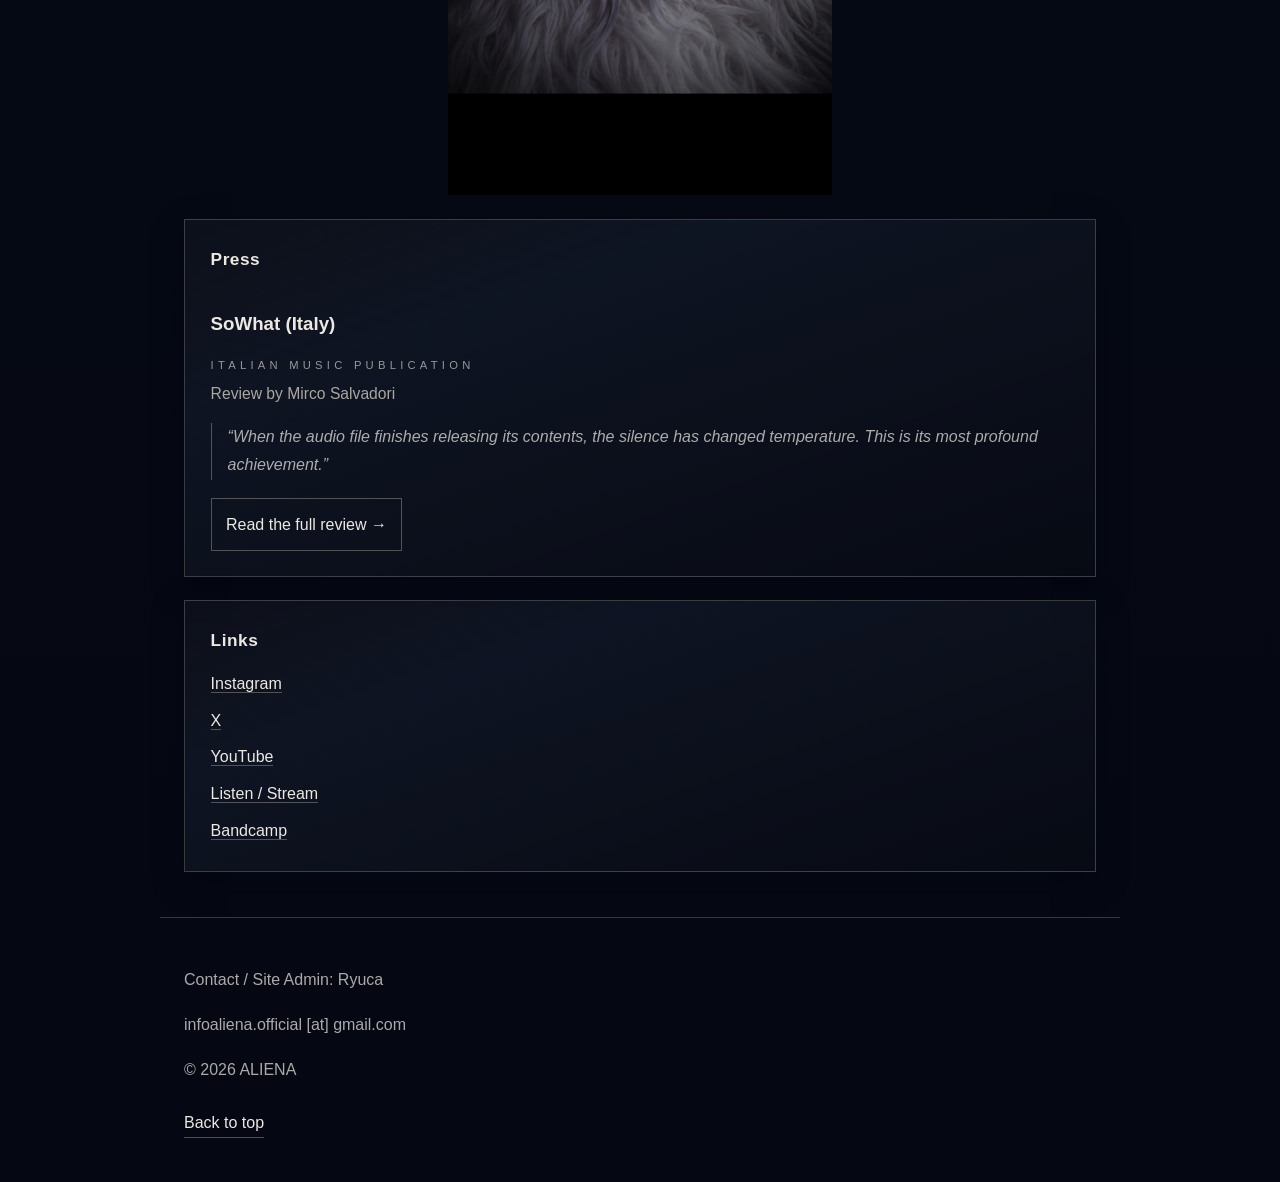
==== commit f5f59282: "Clarify SoWhat as an Italian music publication" ====
--- a/index.html
+++ b/index.html
@@ -195,6 +195,7 @@
         <div class="release-grid">
           <article>
             <h3>SoWhat (Italy)</h3>
+            <p class="release-type">Italian music publication</p>
             <p class="release-date">Review by Mirco Salvadori</p>
             <blockquote class="review-quote" lang="en">“When the audio file finishes releasing its contents, the silence has changed temperature. This is its most profound achievement.”</blockquote>
             <a class="button" href="https://sowhatmusica.wordpress.com/2026/07/22/aliena-a-room-after-the-grid/" target="_blank" rel="noopener noreferrer">Read the full review →</a>
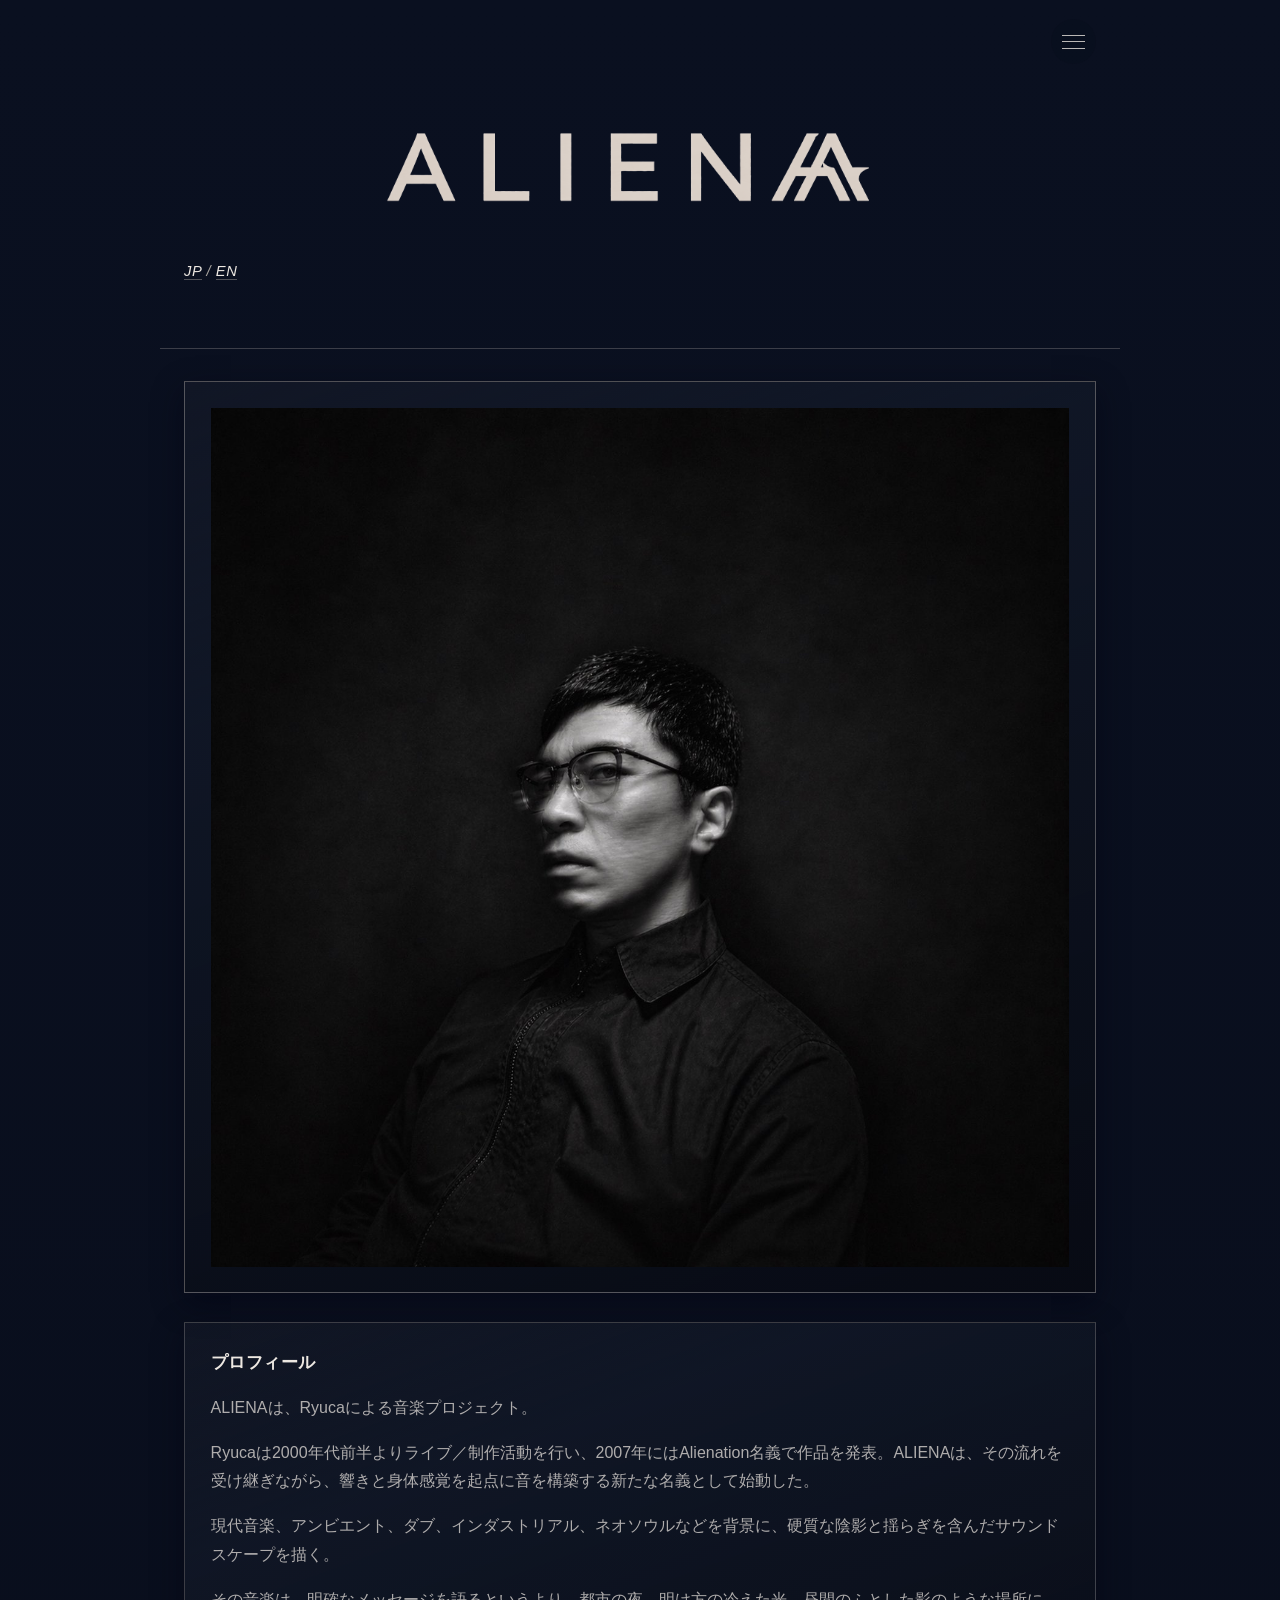
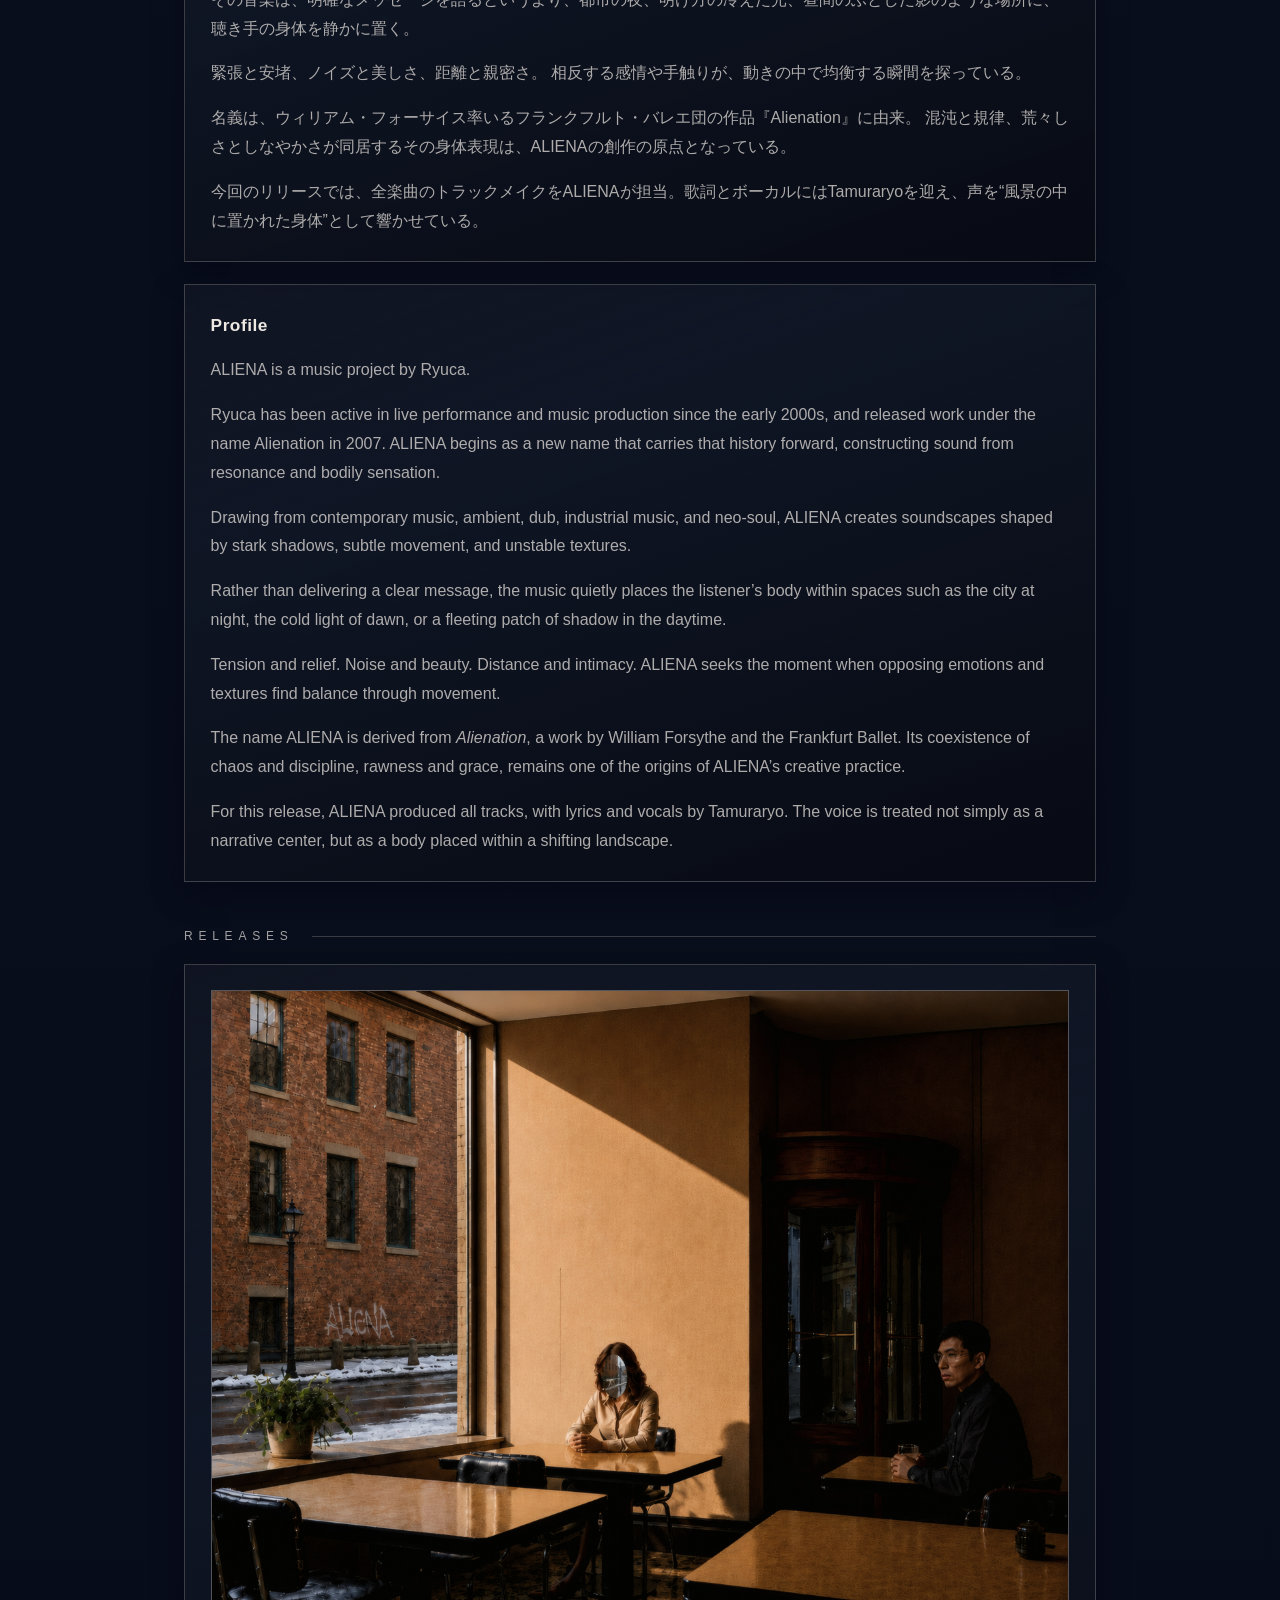
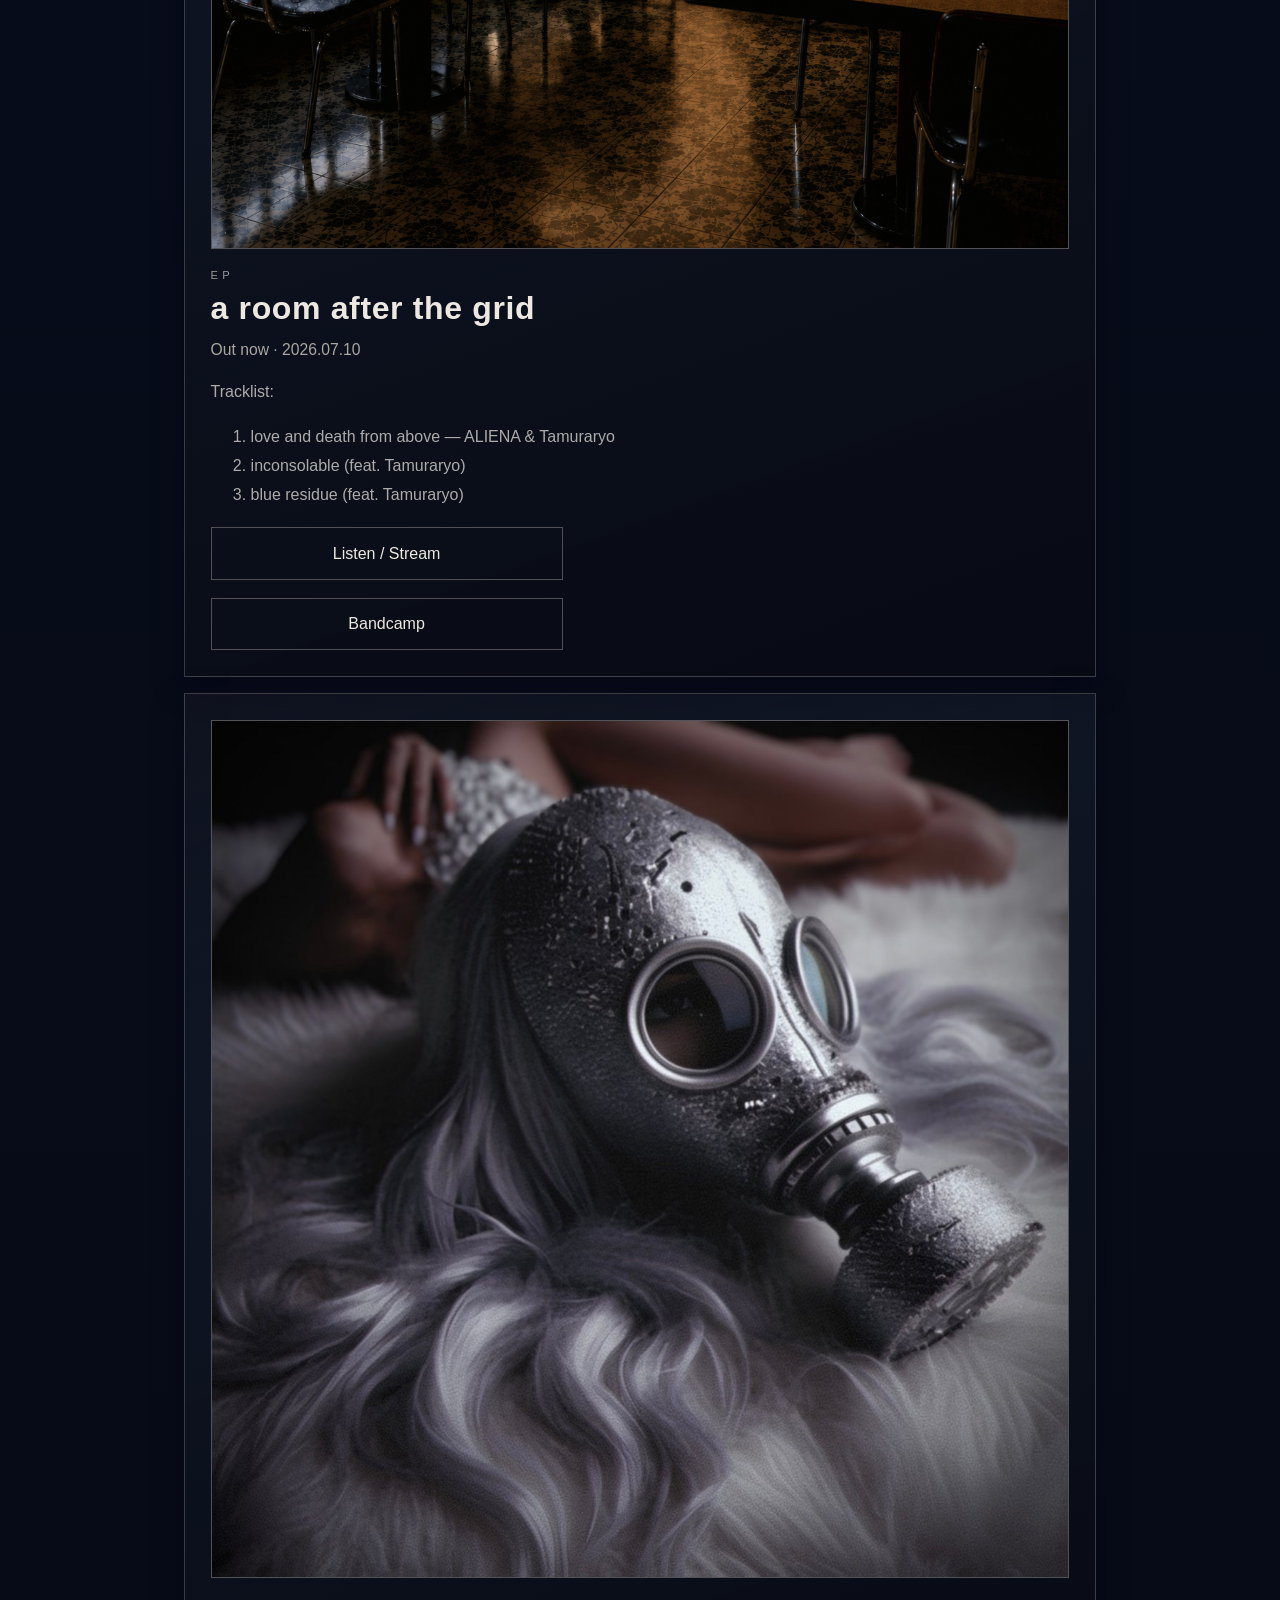
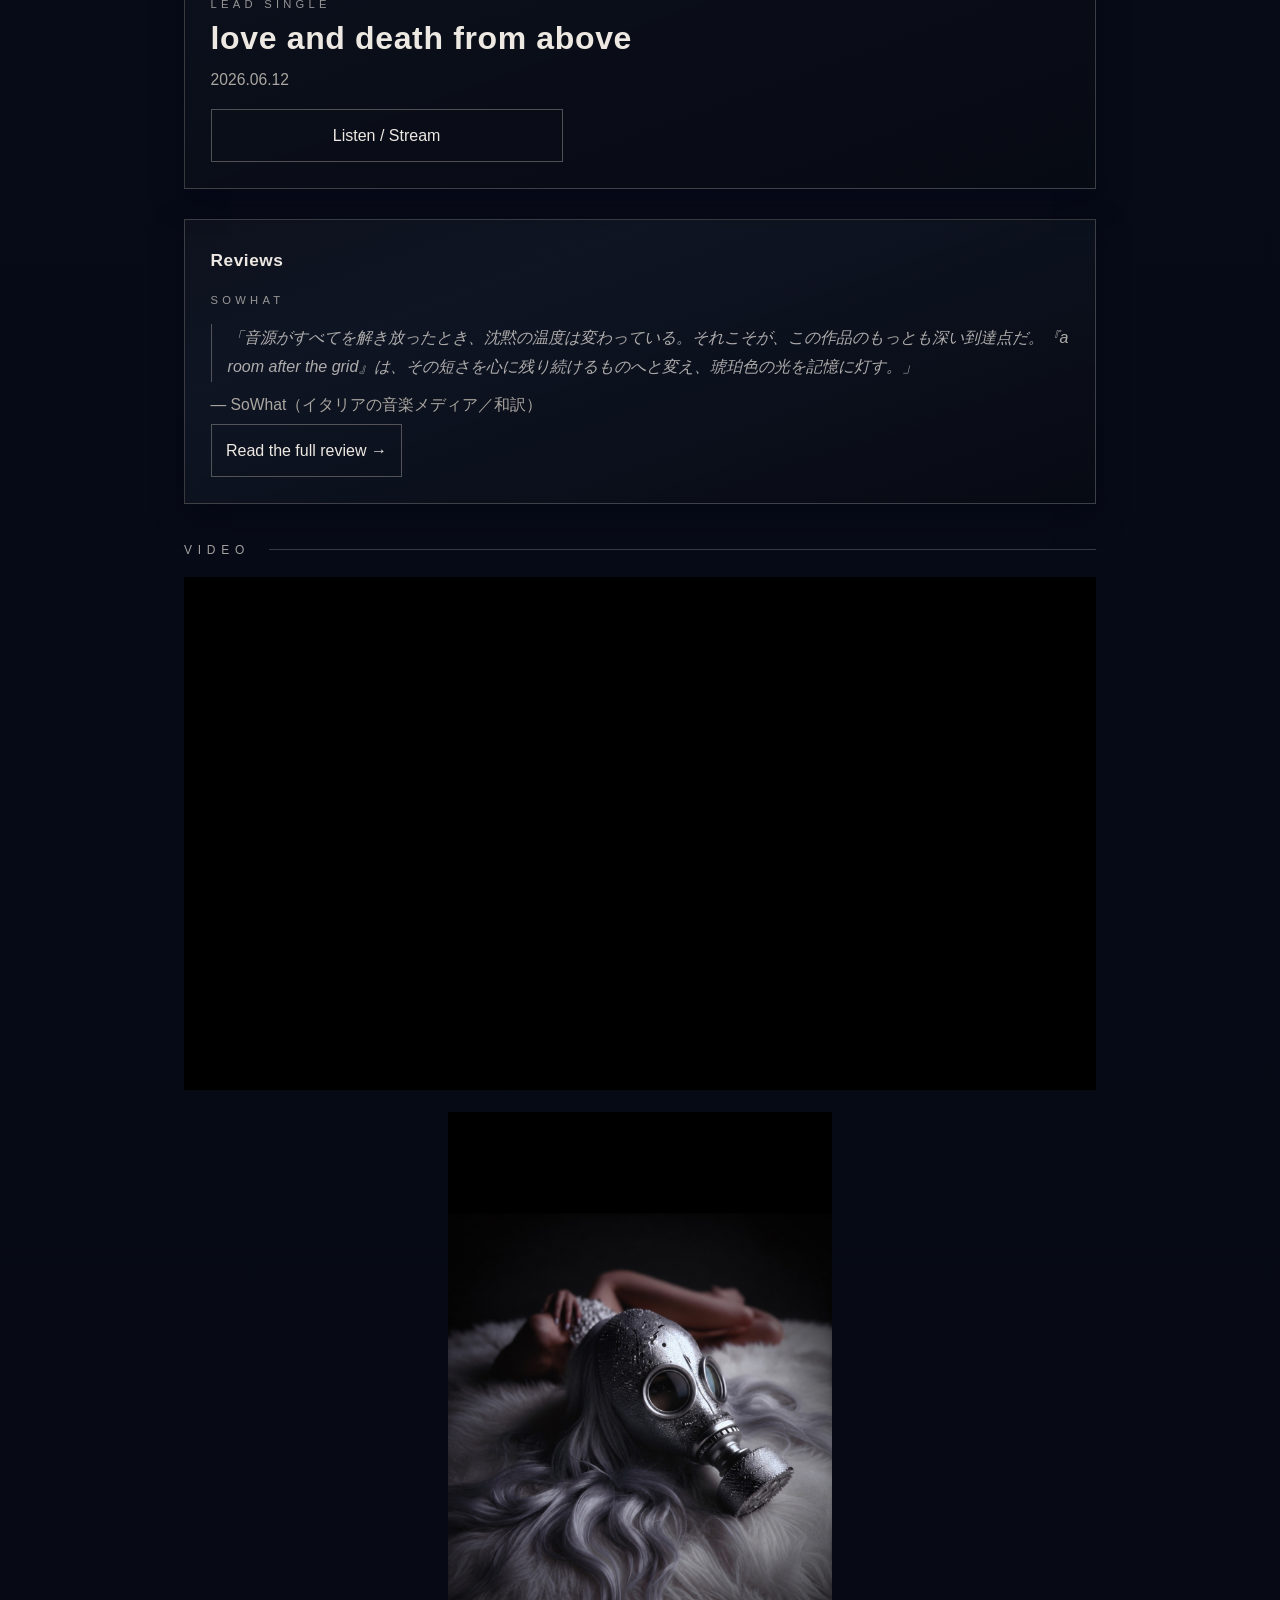
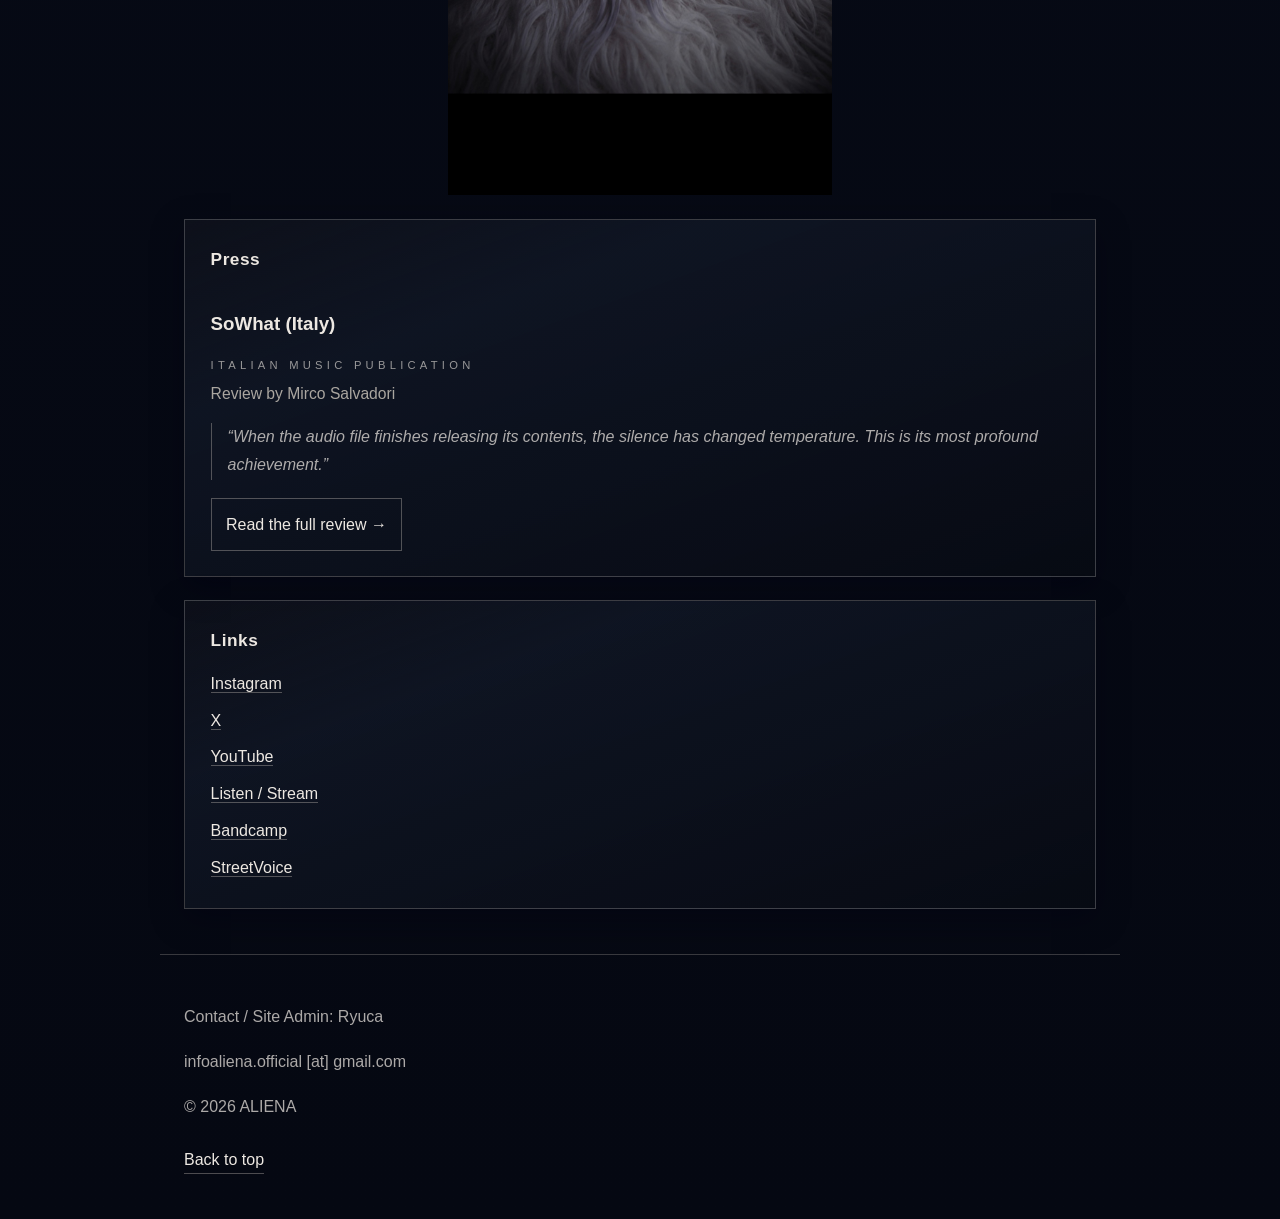
==== commit 86c9f456: "Add StreetVoice to site links" ====
--- a/index.html
+++ b/index.html
@@ -211,6 +211,7 @@
           <li><a href="https://www.youtube.com/watch?v=Z5MQIeR7-GE" target="_blank" rel="noopener noreferrer">YouTube</a></li>
           <li><a href="https://linkco.re/sqRVstdc" target="_blank" rel="noopener noreferrer">Listen / Stream</a></li>
           <li><a href="https://aliena-action.bandcamp.com/album/a-room-after-the-grid" target="_blank" rel="noopener noreferrer">Bandcamp</a></li>
+          <li><a href="https://streetvoice.com/Ryuca/songs/album/97325703/" target="_blank" rel="noopener noreferrer">StreetVoice</a></li>
         </ul>
       </section>
     </main>
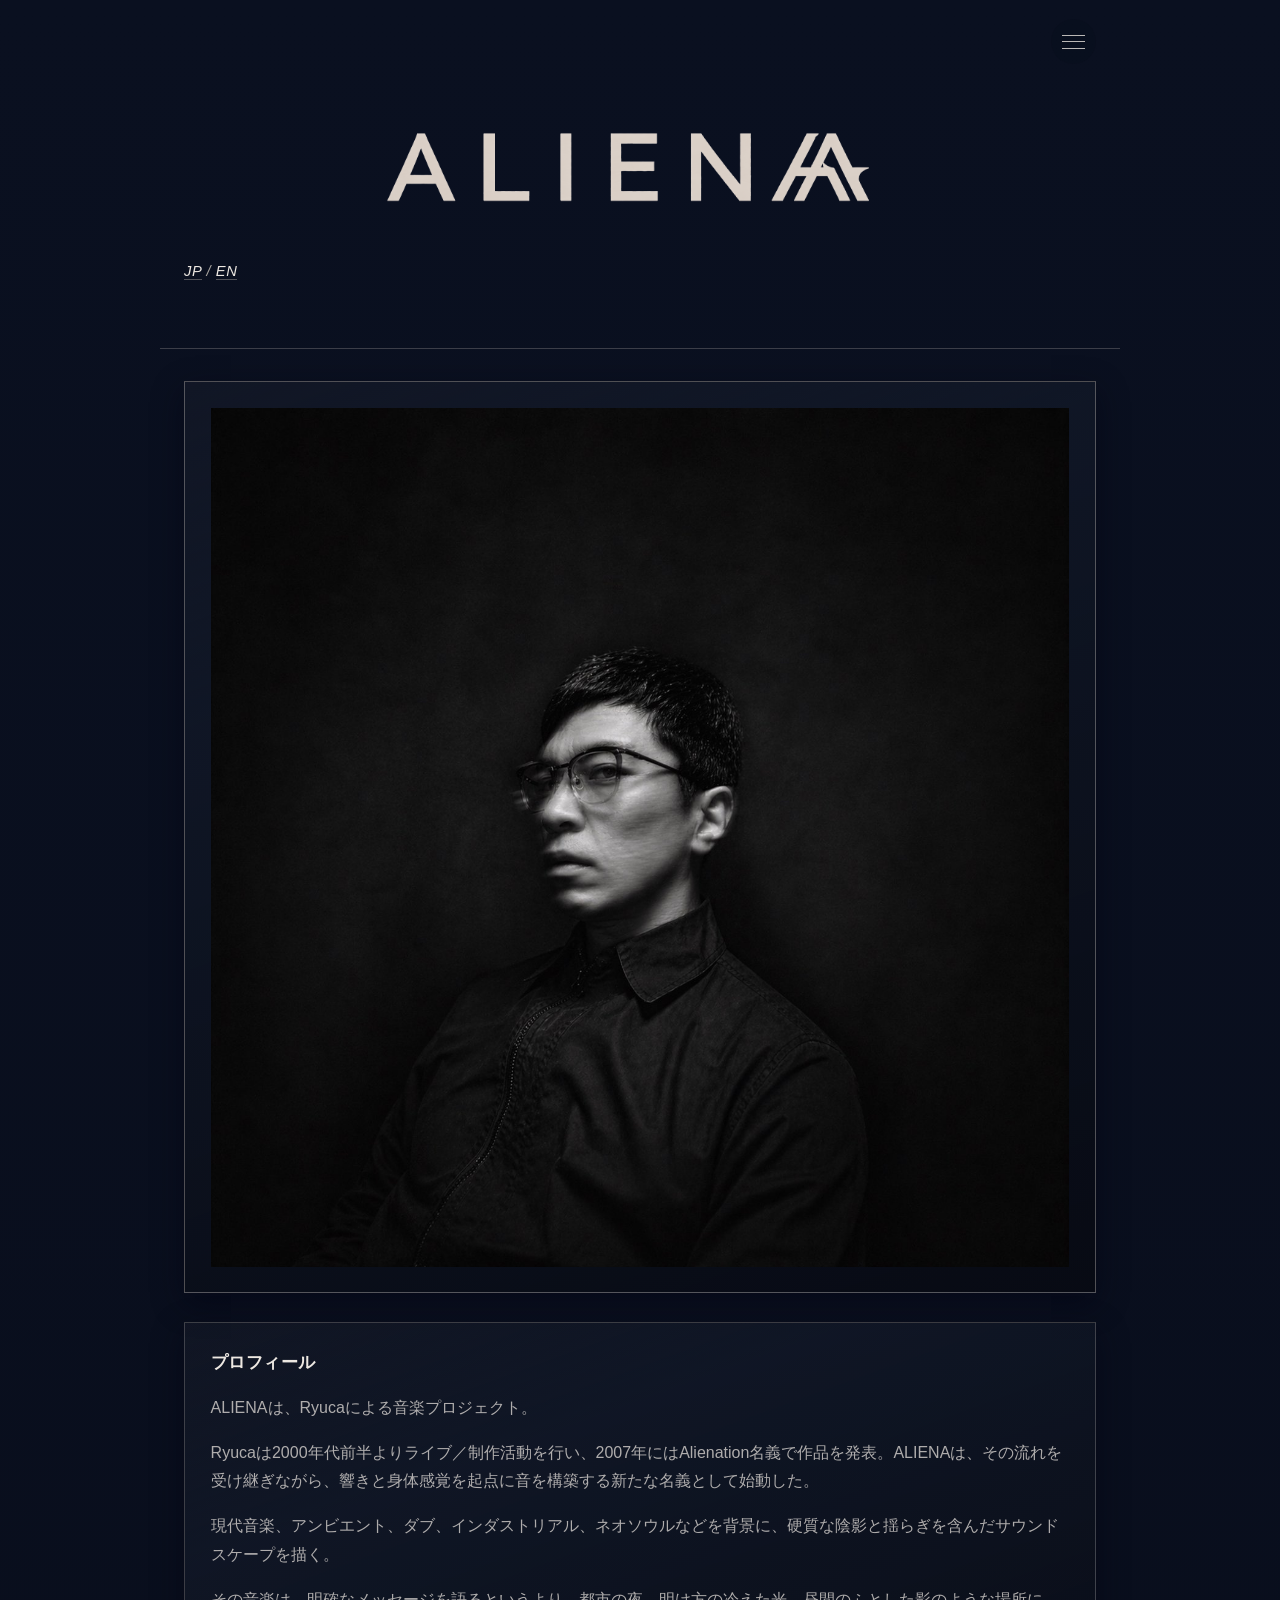
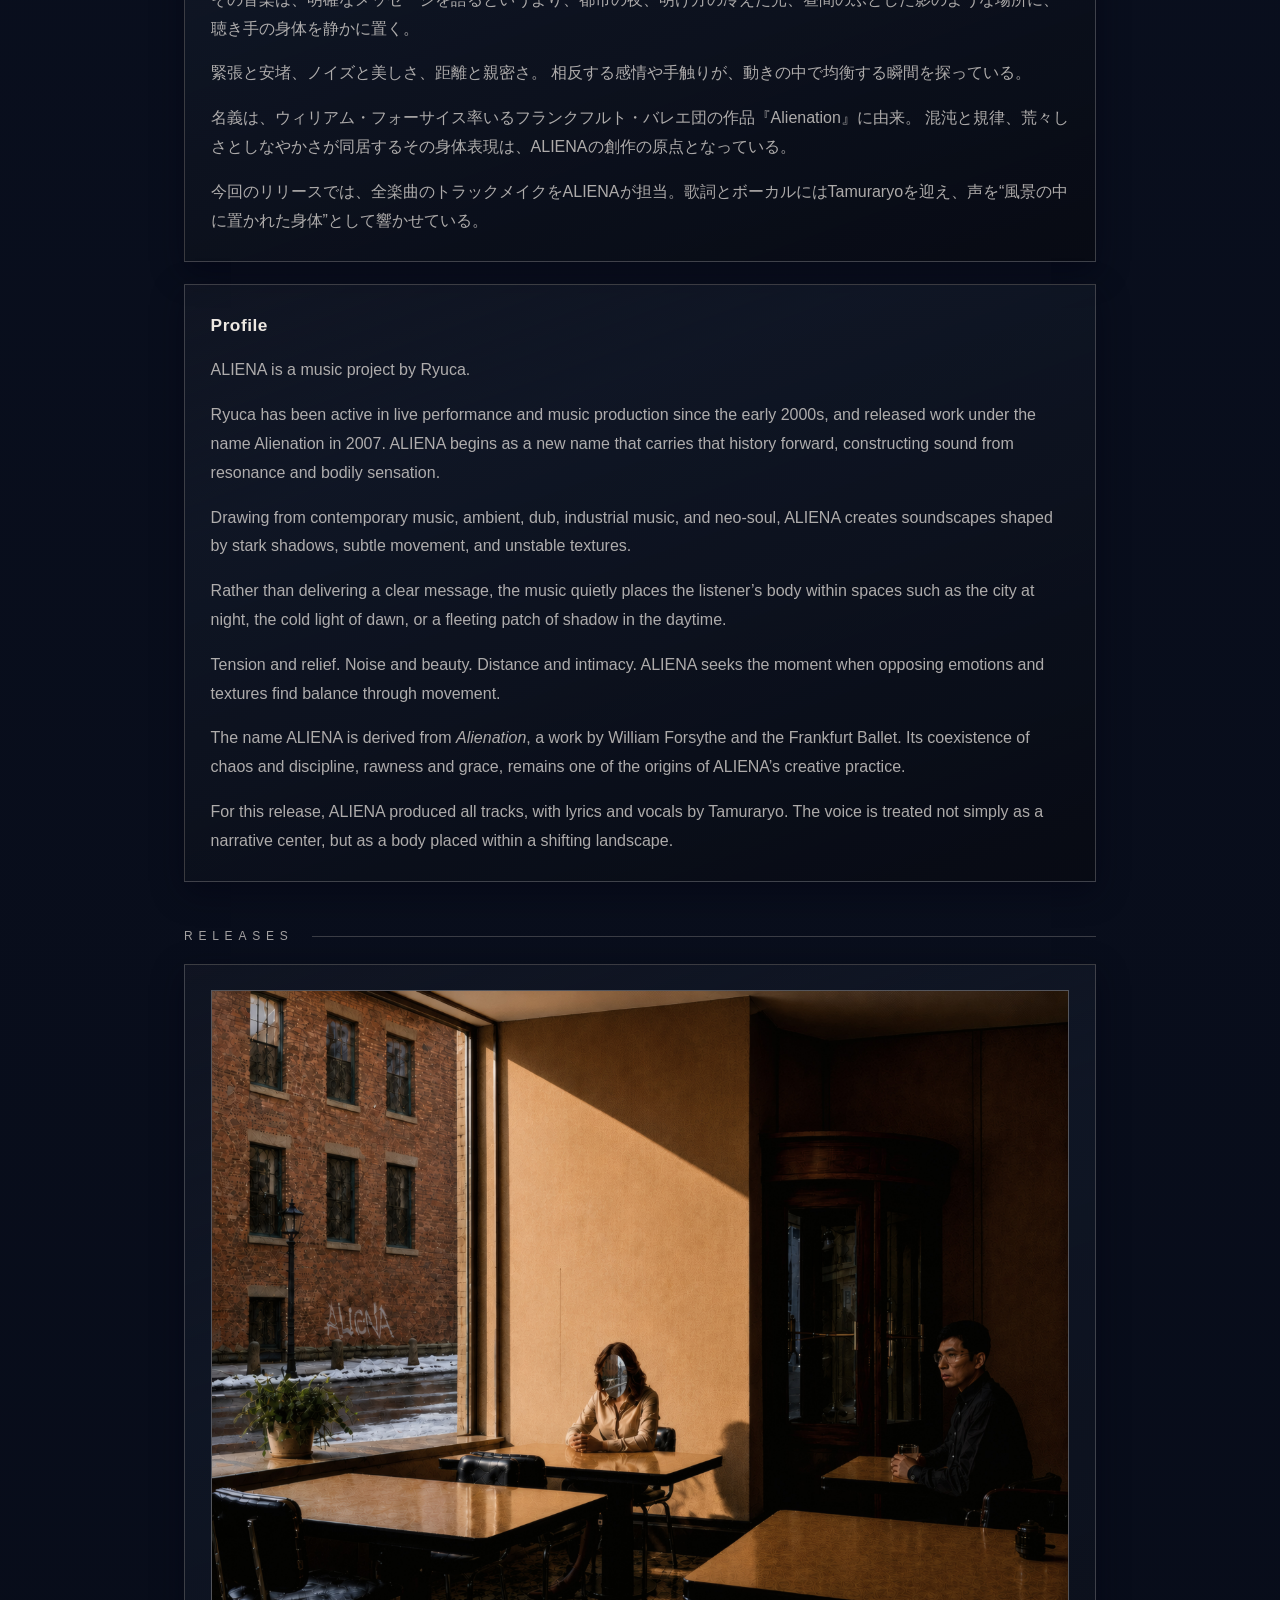
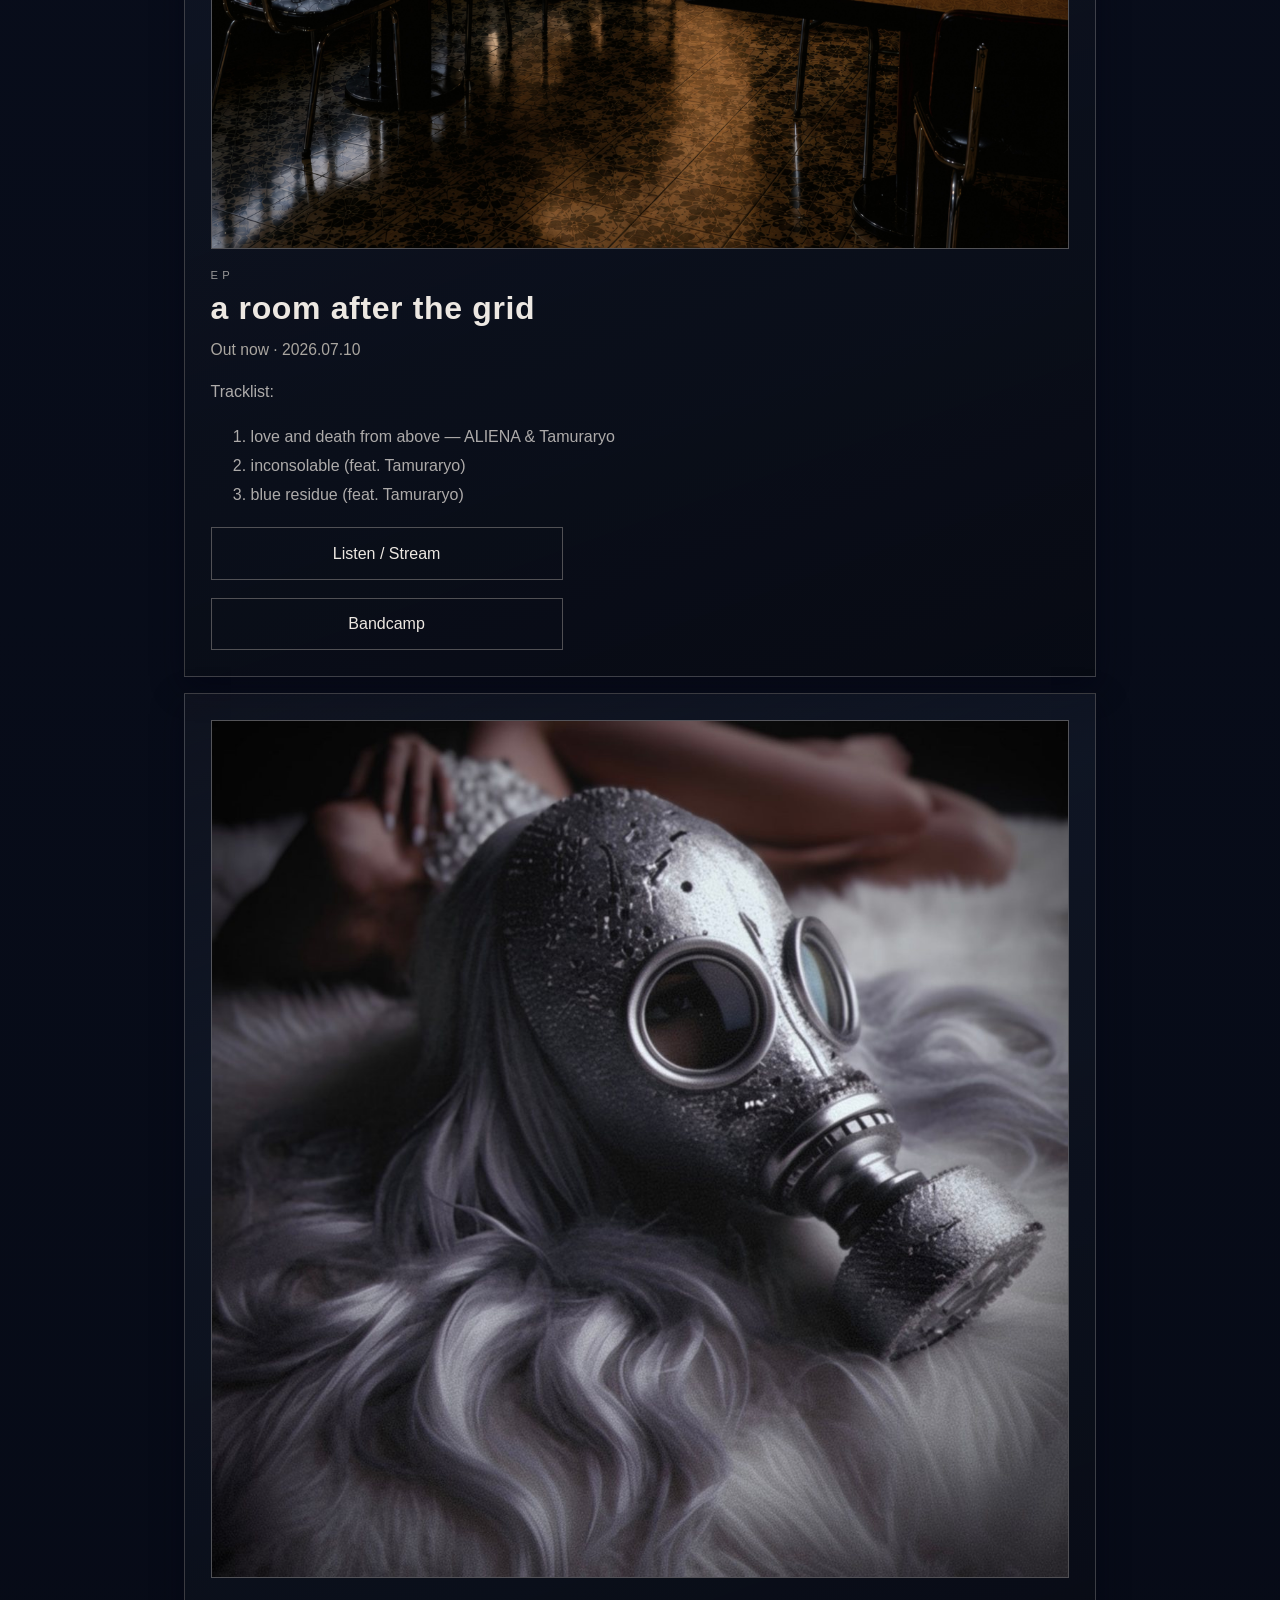
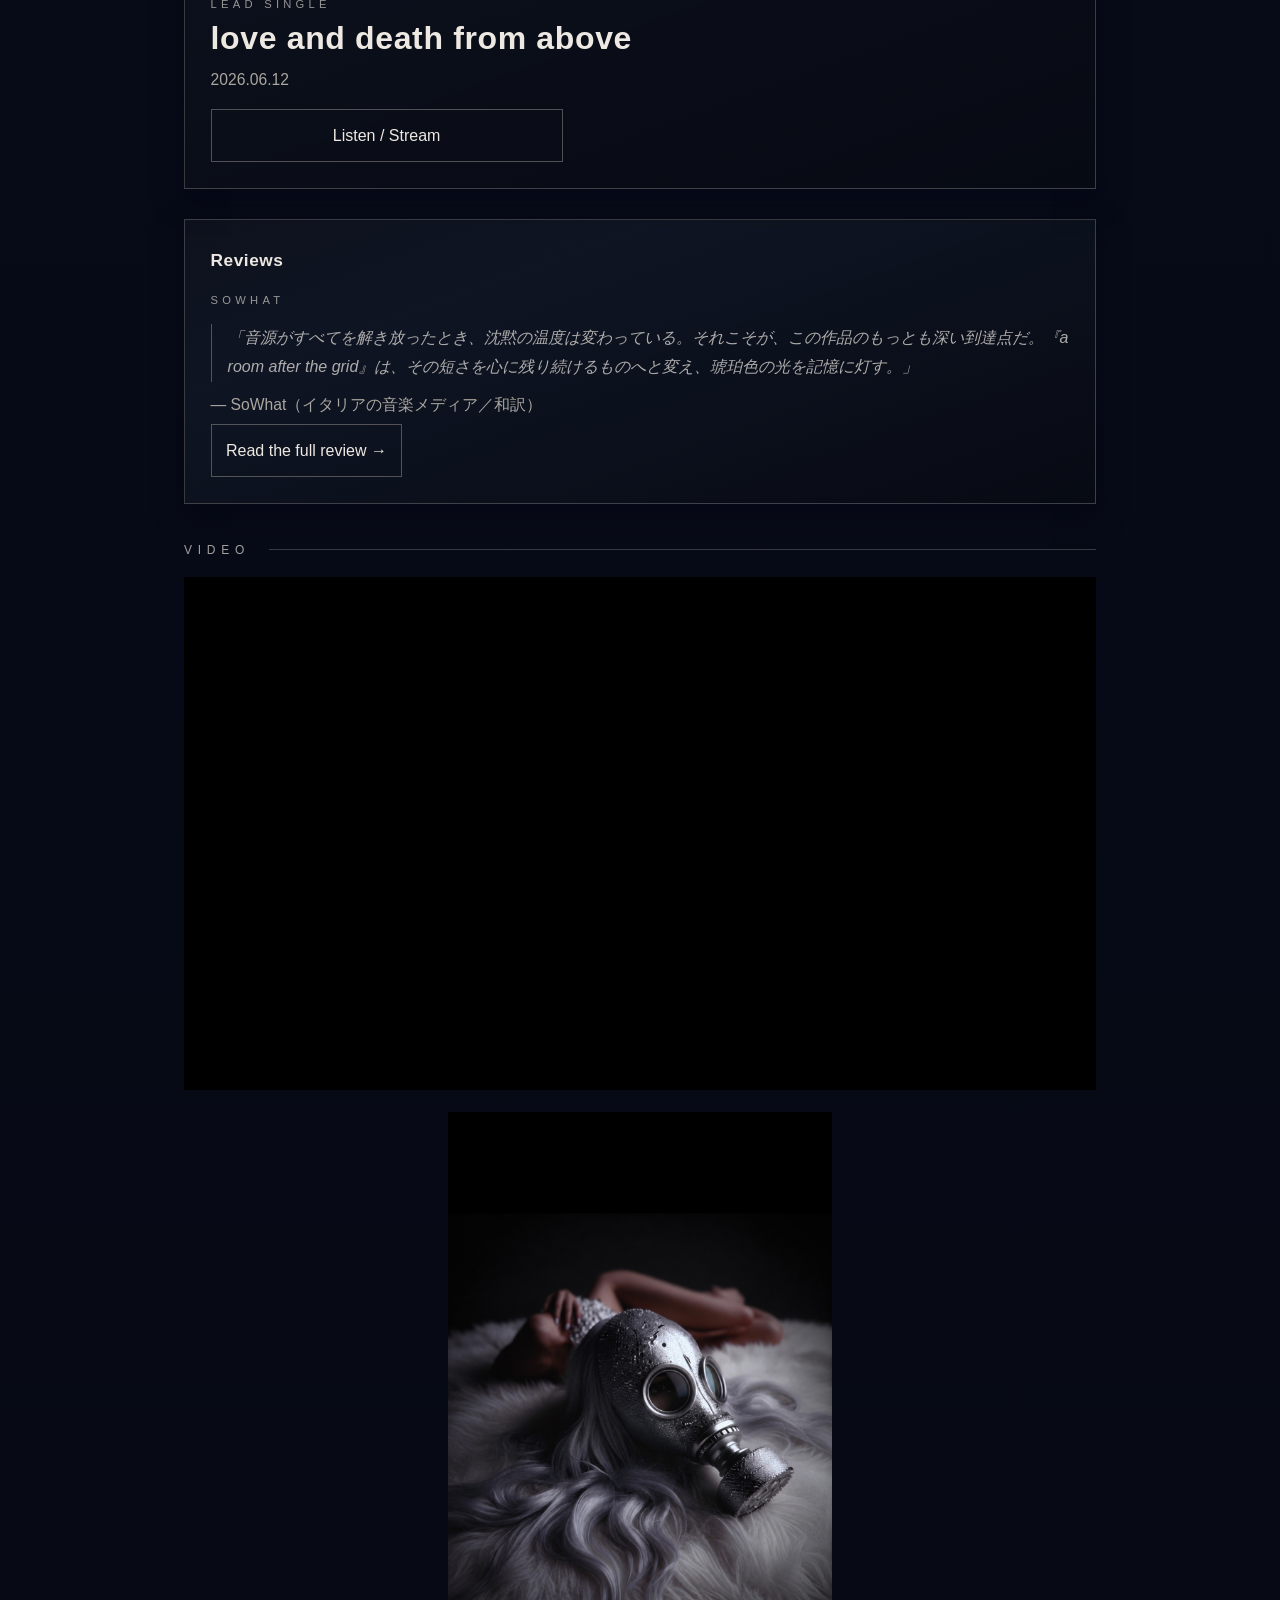
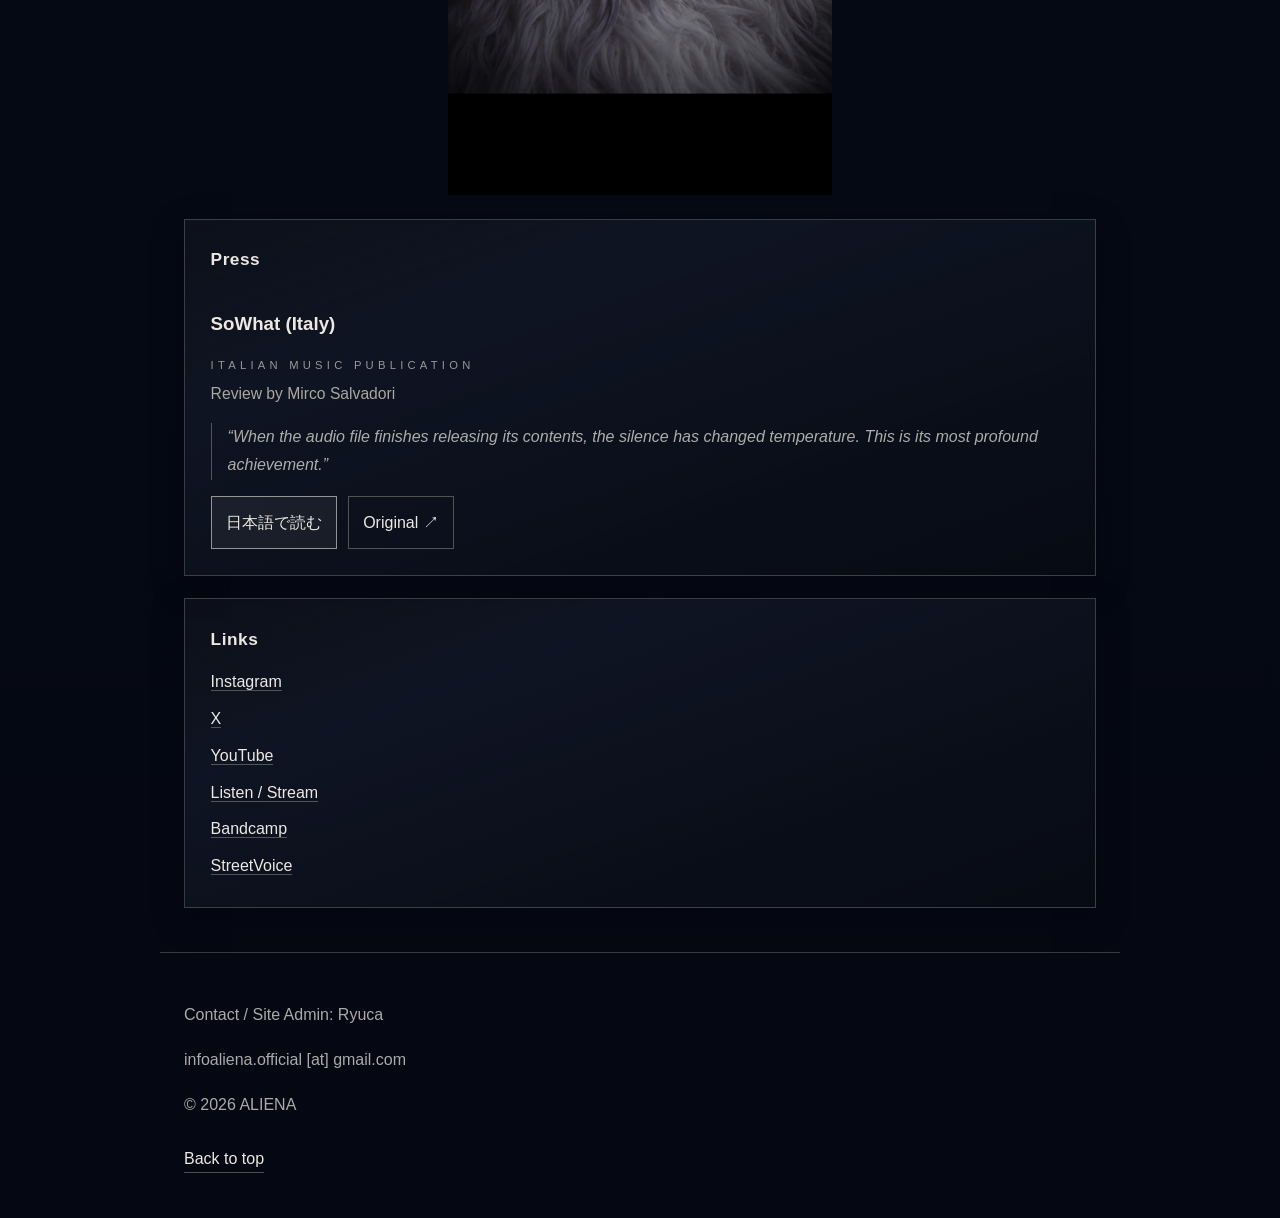
==== commit 0a5f86fd: "Add Japanese SoWhat review page" ====
--- a/index.html
+++ b/index.html
@@ -32,7 +32,7 @@
     <link rel="preload" as="image" href="assets/aliena-logo.png" />
     <link rel="preload" as="image" href="assets/profile-web.jpg" />
     <link rel="preload" as="image" href="assets/ep-cover-web.jpg" />
-    <link rel="stylesheet" href="style.css?v=2f13ae09" />
+    <link rel="stylesheet" href="style.css?v=6f03c1ad" />
     <script type="application/ld+json">
       {
         "@context": "https://schema.org",
@@ -198,7 +198,10 @@
             <p class="release-type">Italian music publication</p>
             <p class="release-date">Review by Mirco Salvadori</p>
             <blockquote class="review-quote" lang="en">“When the audio file finishes releasing its contents, the silence has changed temperature. This is its most profound achievement.”</blockquote>
-            <a class="button" href="https://sowhatmusica.wordpress.com/2026/07/22/aliena-a-room-after-the-grid/" target="_blank" rel="noopener noreferrer">Read the full review →</a>
+            <div class="press-actions">
+              <a class="button button-primary" href="/reviews/sowhat/">日本語で読む</a>
+              <a class="button" href="https://sowhatmusica.wordpress.com/2026/07/22/aliena-a-room-after-the-grid/" target="_blank" rel="noopener noreferrer">Original ↗</a>
+            </div>
           </article>
         </div>
       </section>
--- a/style.css
+++ b/style.css
@@ -360,6 +360,22 @@
   text-decoration: none;
 }
 
+.button-primary {
+  border-color: rgba(237, 232, 226, 0.58);
+  background: rgba(237, 232, 226, 0.06);
+}
+
+.press-actions {
+  display: flex;
+  flex-wrap: wrap;
+  gap: 0.65rem;
+  margin-top: 1rem;
+}
+
+.press-actions .button {
+  margin-top: 0;
+}
+
 .button-disabled {
   opacity: 0.72;
   border-style: dashed;
@@ -414,6 +430,112 @@
   margin-top: 0.55rem;
 }
 
+.review-page-header,
+.review-page-main,
+.review-page-footer {
+  width: min(100%, 46rem);
+  margin-right: auto;
+  margin-left: auto;
+}
+
+.review-page-header {
+  padding: 2.4rem 1.25rem 2.2rem;
+  border-bottom: 1px solid var(--frame);
+}
+
+.review-page-brand {
+  display: inline-block;
+  border-bottom: 0;
+}
+
+.review-page-brand img {
+  width: min(13rem, 58vw);
+  height: auto;
+}
+
+.review-page-heading {
+  margin-top: 4.4rem;
+}
+
+.review-page-heading h1 {
+  margin: 0;
+  color: var(--white-soft);
+  font-size: clamp(2rem, 9vw, 3.35rem);
+  font-weight: 500;
+  line-height: 1.1;
+  letter-spacing: 0.04em;
+}
+
+.review-page-work {
+  margin: 1.15rem 0 0;
+  color: rgba(237, 232, 226, 0.84);
+  font-size: clamp(1rem, 4.8vw, 1.28rem);
+  line-height: 1.55;
+}
+
+.review-page-byline,
+.review-page-language {
+  margin: 0.45rem 0 0;
+  color: var(--gray-3);
+  font-size: 0.82rem;
+  line-height: 1.55;
+  letter-spacing: 0.12em;
+}
+
+.review-page-language {
+  letter-spacing: 0.2em;
+}
+
+.review-page-main {
+  padding: 3rem 1.25rem 3.6rem;
+}
+
+.review-page-scope {
+  margin: 0 0 2.5rem;
+  padding: 0 0 0 1rem;
+  border-left: 1px solid var(--frame-strong);
+  color: var(--gray-3);
+  font-size: 0.78rem;
+  line-height: 1.75;
+}
+
+.review-page-body {
+  max-width: 37rem;
+}
+
+.review-page-body p {
+  margin: 0;
+  color: rgba(237, 232, 226, 0.82);
+  font-family: "Hiragino Mincho ProN", "Yu Mincho", "YuMincho", serif;
+  font-size: clamp(1rem, 4.15vw, 1.08rem);
+  line-height: 2.15;
+  letter-spacing: 0.035em;
+}
+
+.review-page-body p + p {
+  margin-top: 1.75rem;
+}
+
+.review-page-links {
+  display: flex;
+  flex-wrap: wrap;
+  gap: 1.35rem;
+  margin-top: 4rem;
+  padding-top: 1.4rem;
+  border-top: 1px solid var(--frame);
+}
+
+.review-page-links a {
+  color: var(--gray-3);
+  font-size: 0.78rem;
+  letter-spacing: 0.08em;
+}
+
+.review-page-footer {
+  padding-right: 1.25rem;
+  padding-left: 1.25rem;
+}
+
 @media (min-width: 760px) {
   .site-menu {
     top: 1.2rem;
@@ -491,4 +613,34 @@
   footer {
     padding: 2rem 1.5rem 2.8rem;
   }
-}
+
+  .review-page-header {
+    padding: 3.1rem 2rem 2.8rem;
+  }
+
+  .review-page-heading {
+    margin-top: 5.5rem;
+  }
+
+  .review-page-main {
+    padding: 4rem 2rem 5rem;
+  }
+
+  .review-page-scope {
+    margin-bottom: 3.25rem;
+  }
+
+  .review-page-body p {
+    font-size: 1.08rem;
+    line-height: 2.25;
+  }
+
+  .review-page-body p + p {
+    margin-top: 2rem;
+  }
+
+  .review-page-footer {
+    padding-right: 2rem;
+    padding-left: 2rem;
+  }
+}
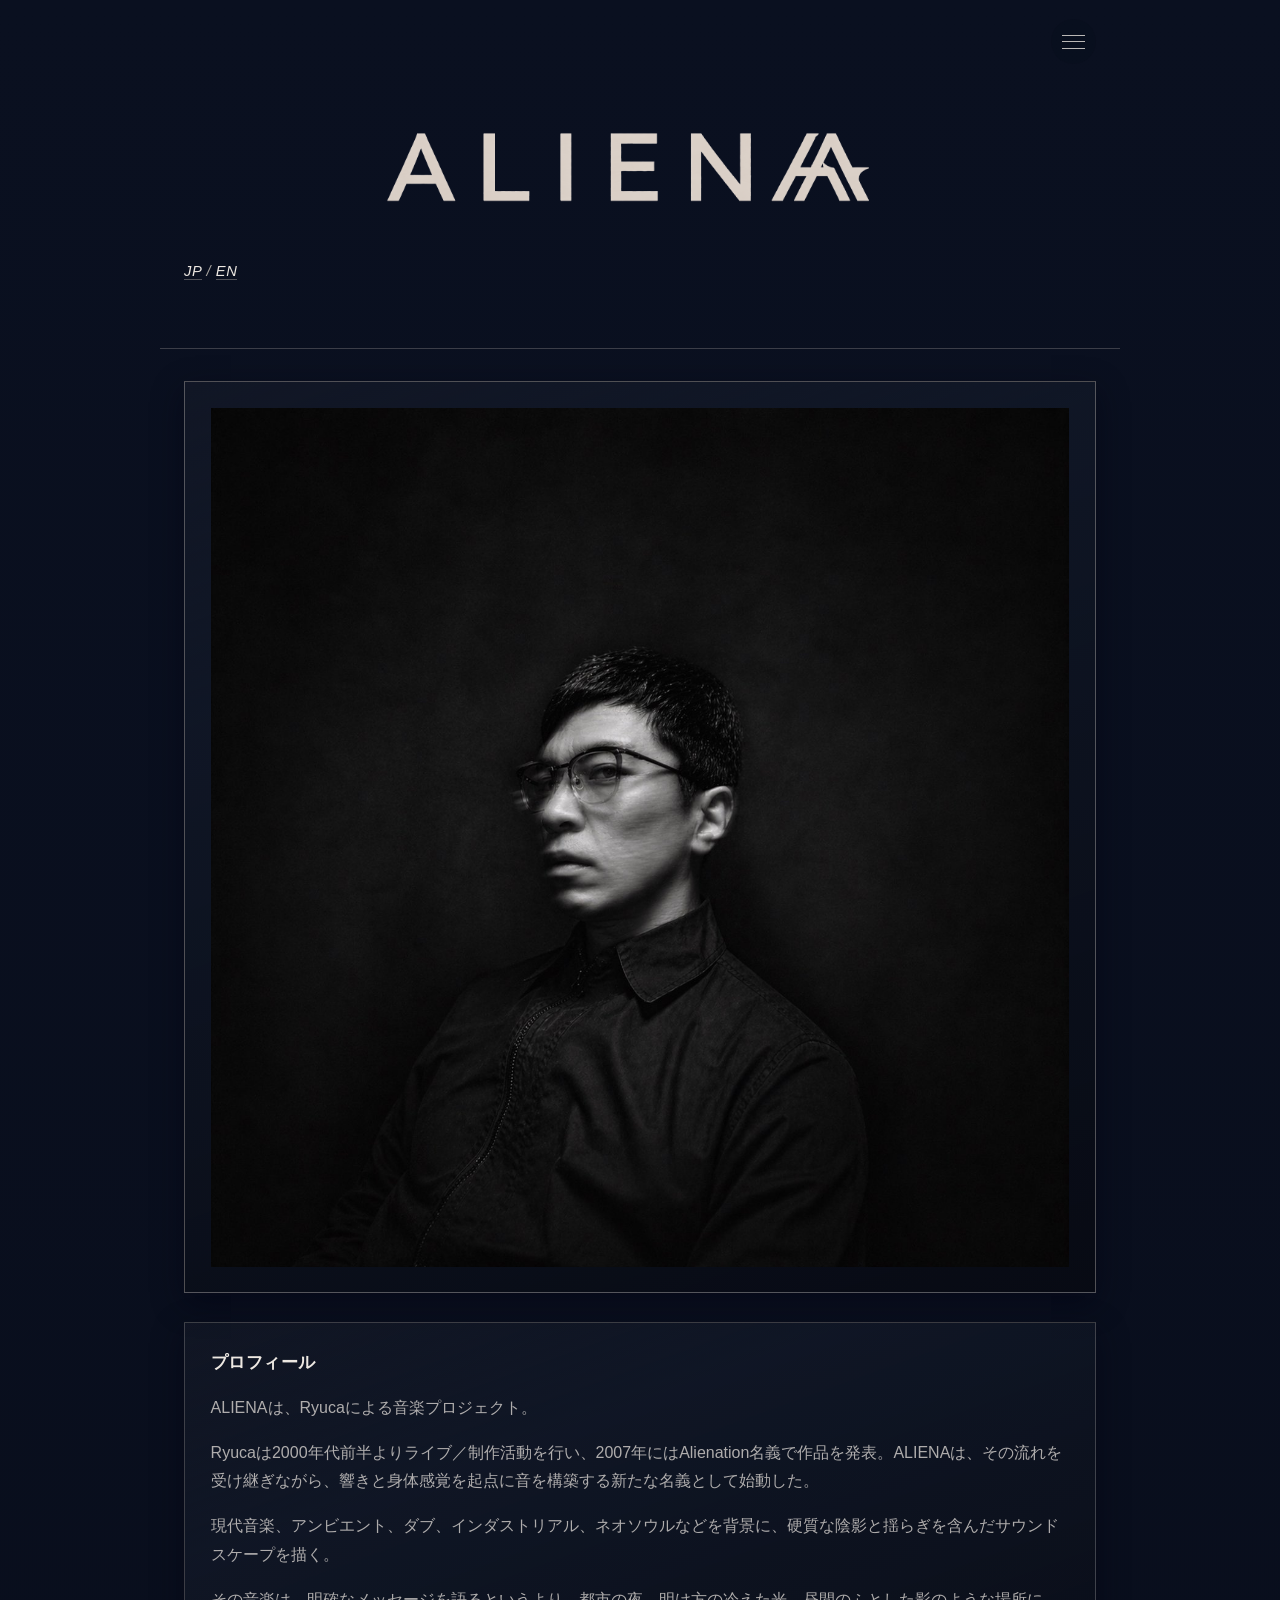
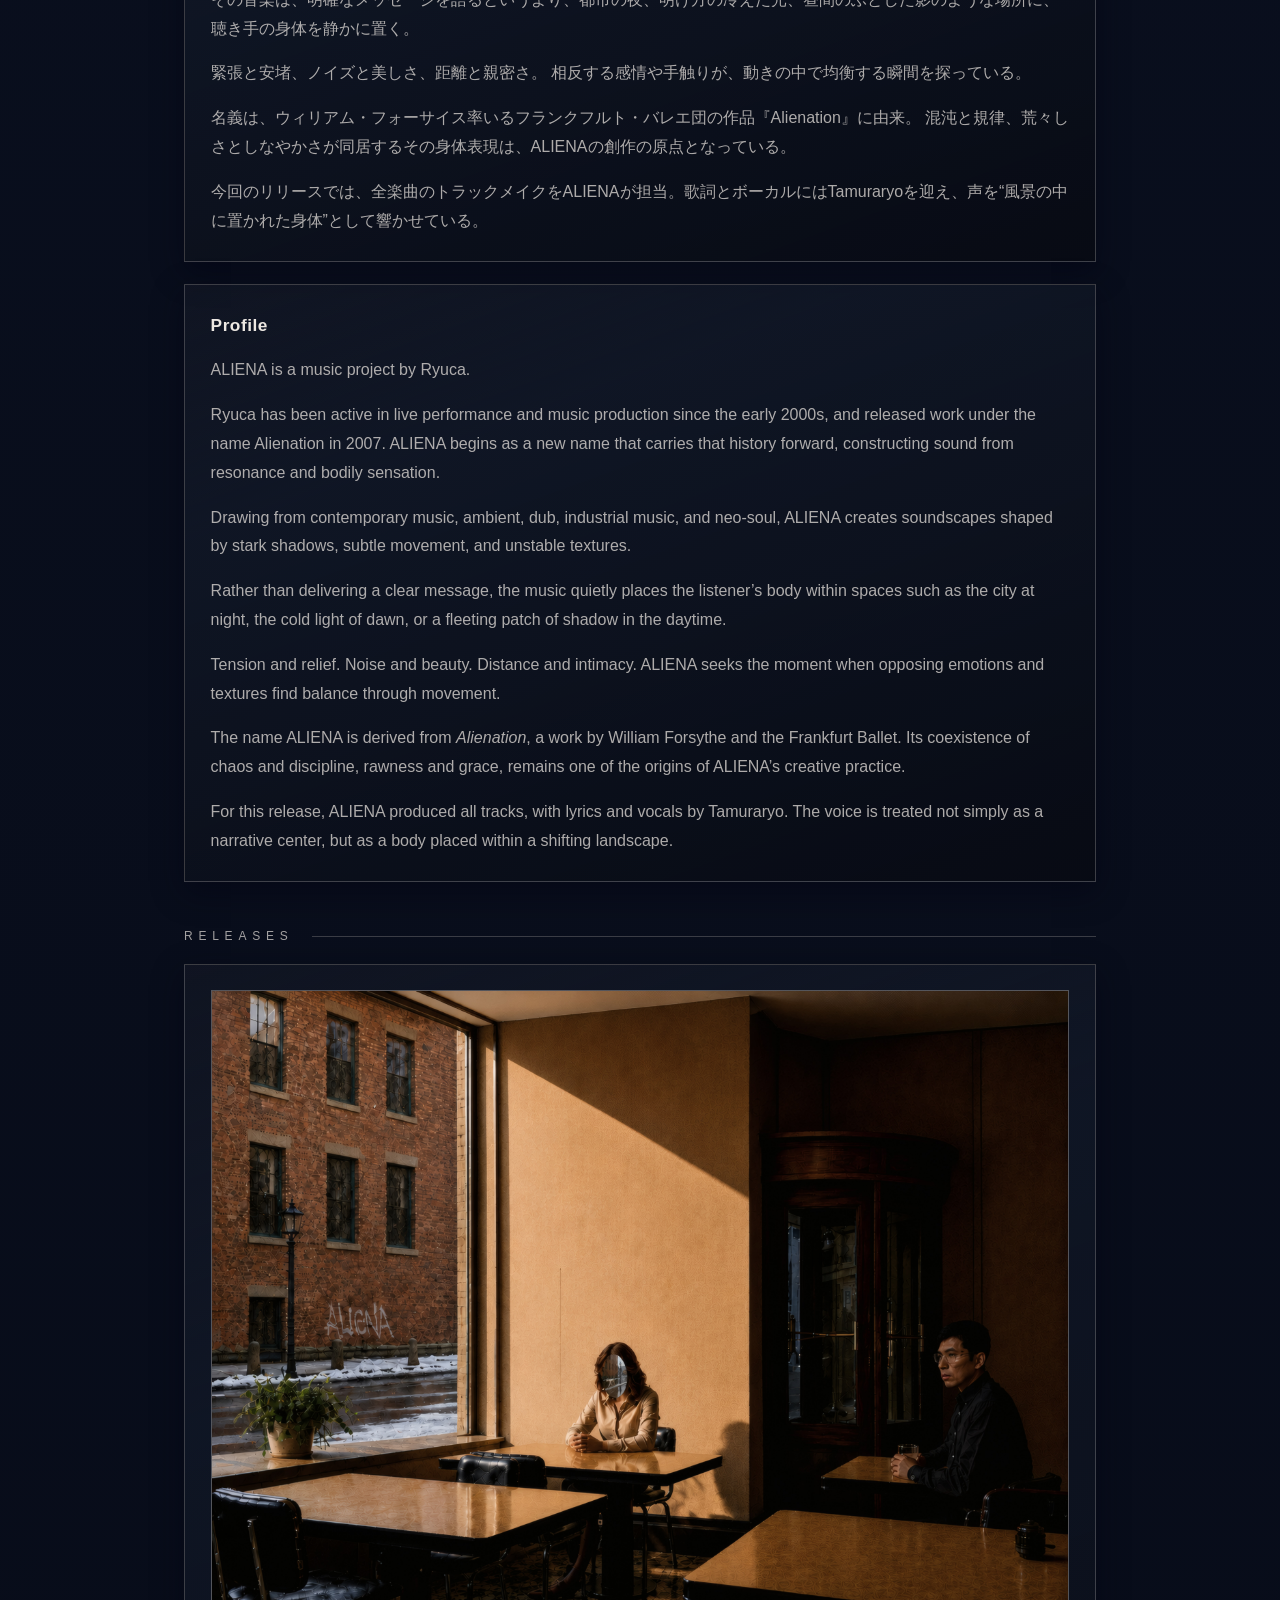
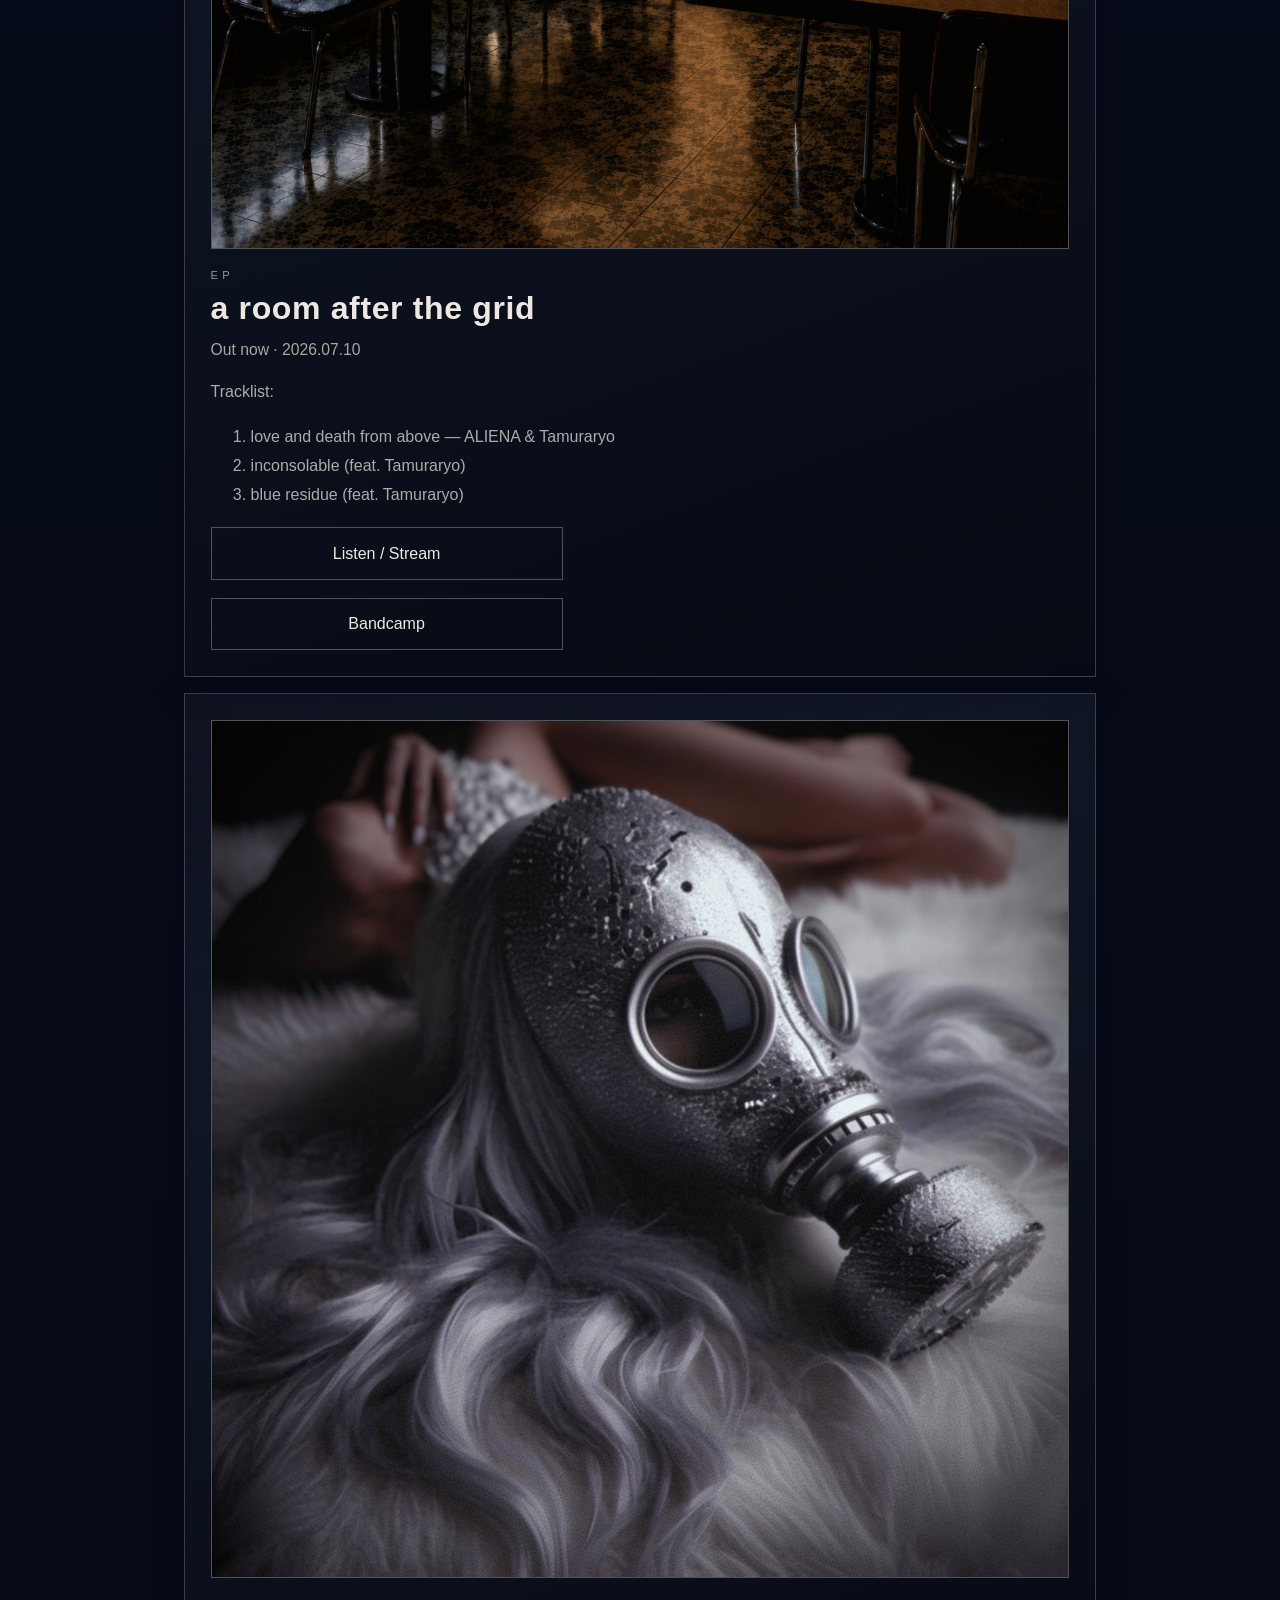
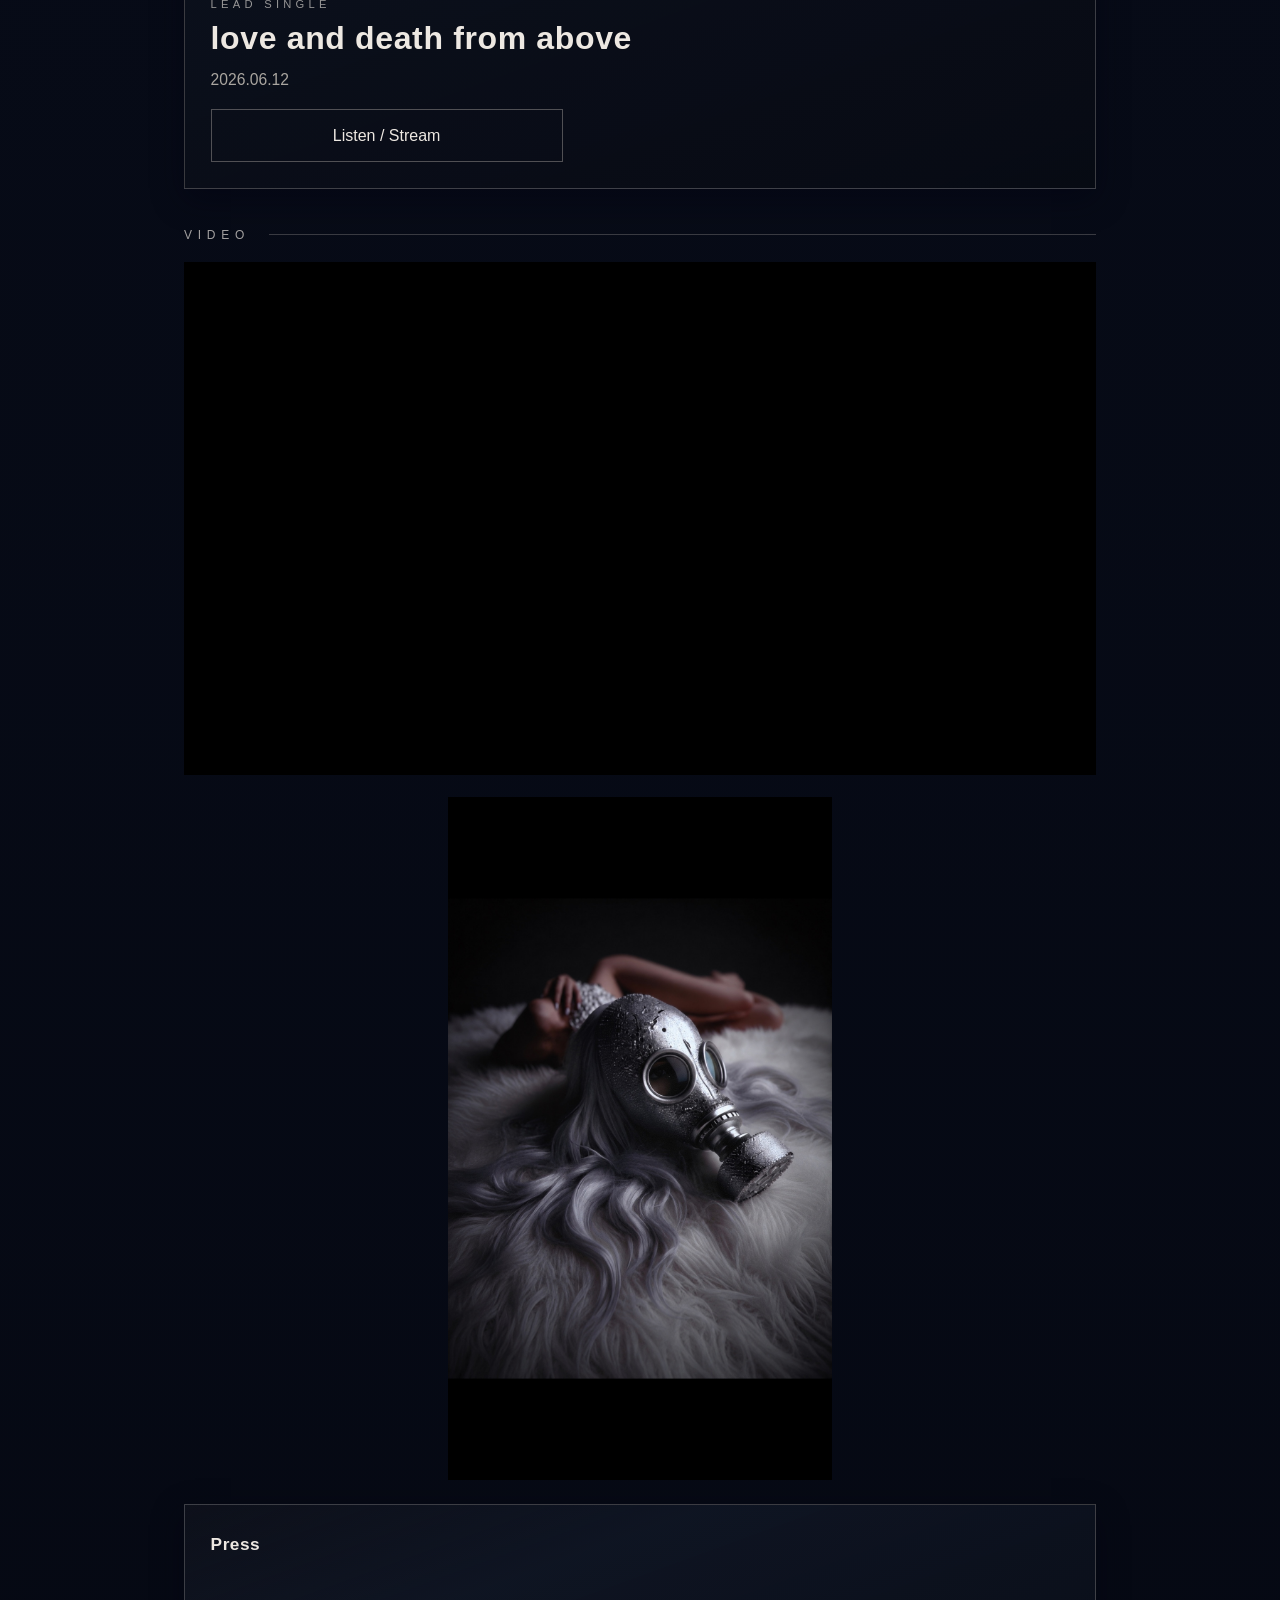
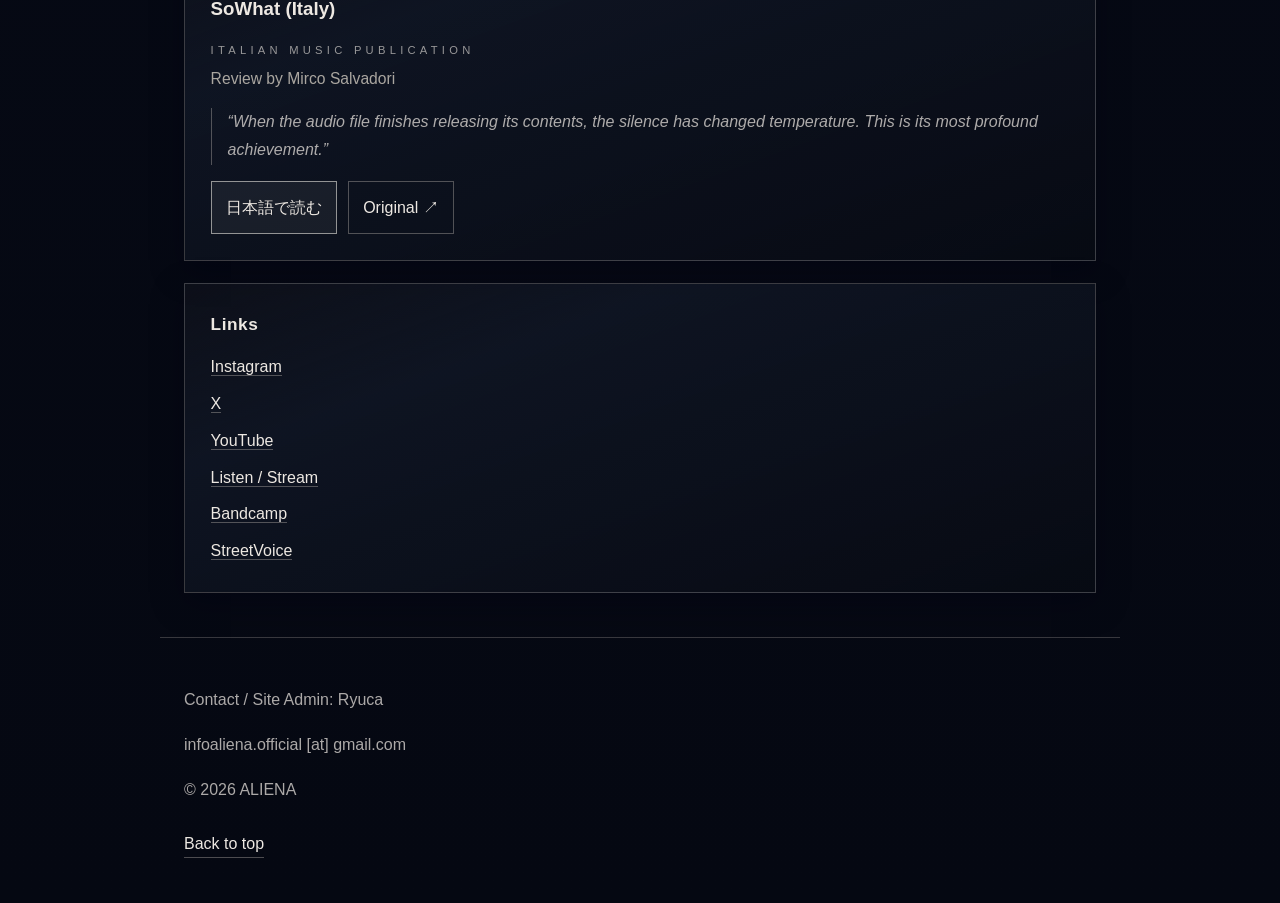
==== commit e8c1a89b: "Remove duplicate SoWhat review section" ====
--- a/index.html
+++ b/index.html
@@ -67,7 +67,7 @@
         <a href="#profile-ja">Profile</a>
         <a href="#video">Video</a>
         <a href="#releases">Releases</a>
-        <a href="#reviews">Reviews</a>
+        <a href="#press">Press</a>
         <a href="#links">Links / Contact</a>
       </div>
     </nav>
@@ -162,14 +162,6 @@
         </div>
       </section>
 
-      <section class="section" id="reviews">
-        <h2>Reviews</h2>
-        <p class="release-type">SoWhat</p>
-        <blockquote class="review-quote">「音源がすべてを解き放ったとき、沈黙の温度は変わっている。それこそが、この作品のもっとも深い到達点だ。『a room after the grid』は、その短さを心に残り続けるものへと変え、琥珀色の光を記憶に灯す。」</blockquote>
-        <p class="release-date">— SoWhat（イタリアの音楽メディア／和訳）</p>
-        <a class="button" href="https://sowhatmusica.wordpress.com/2026/07/22/aliena-a-room-after-the-grid/" target="_blank" rel="noopener noreferrer">Read the full review →</a>
-      </section>
-
       <section class="section" id="video">
         <h2>Video</h2>
         <div style="width: 100%; margin: 0 auto 1.35rem; background: #000;">
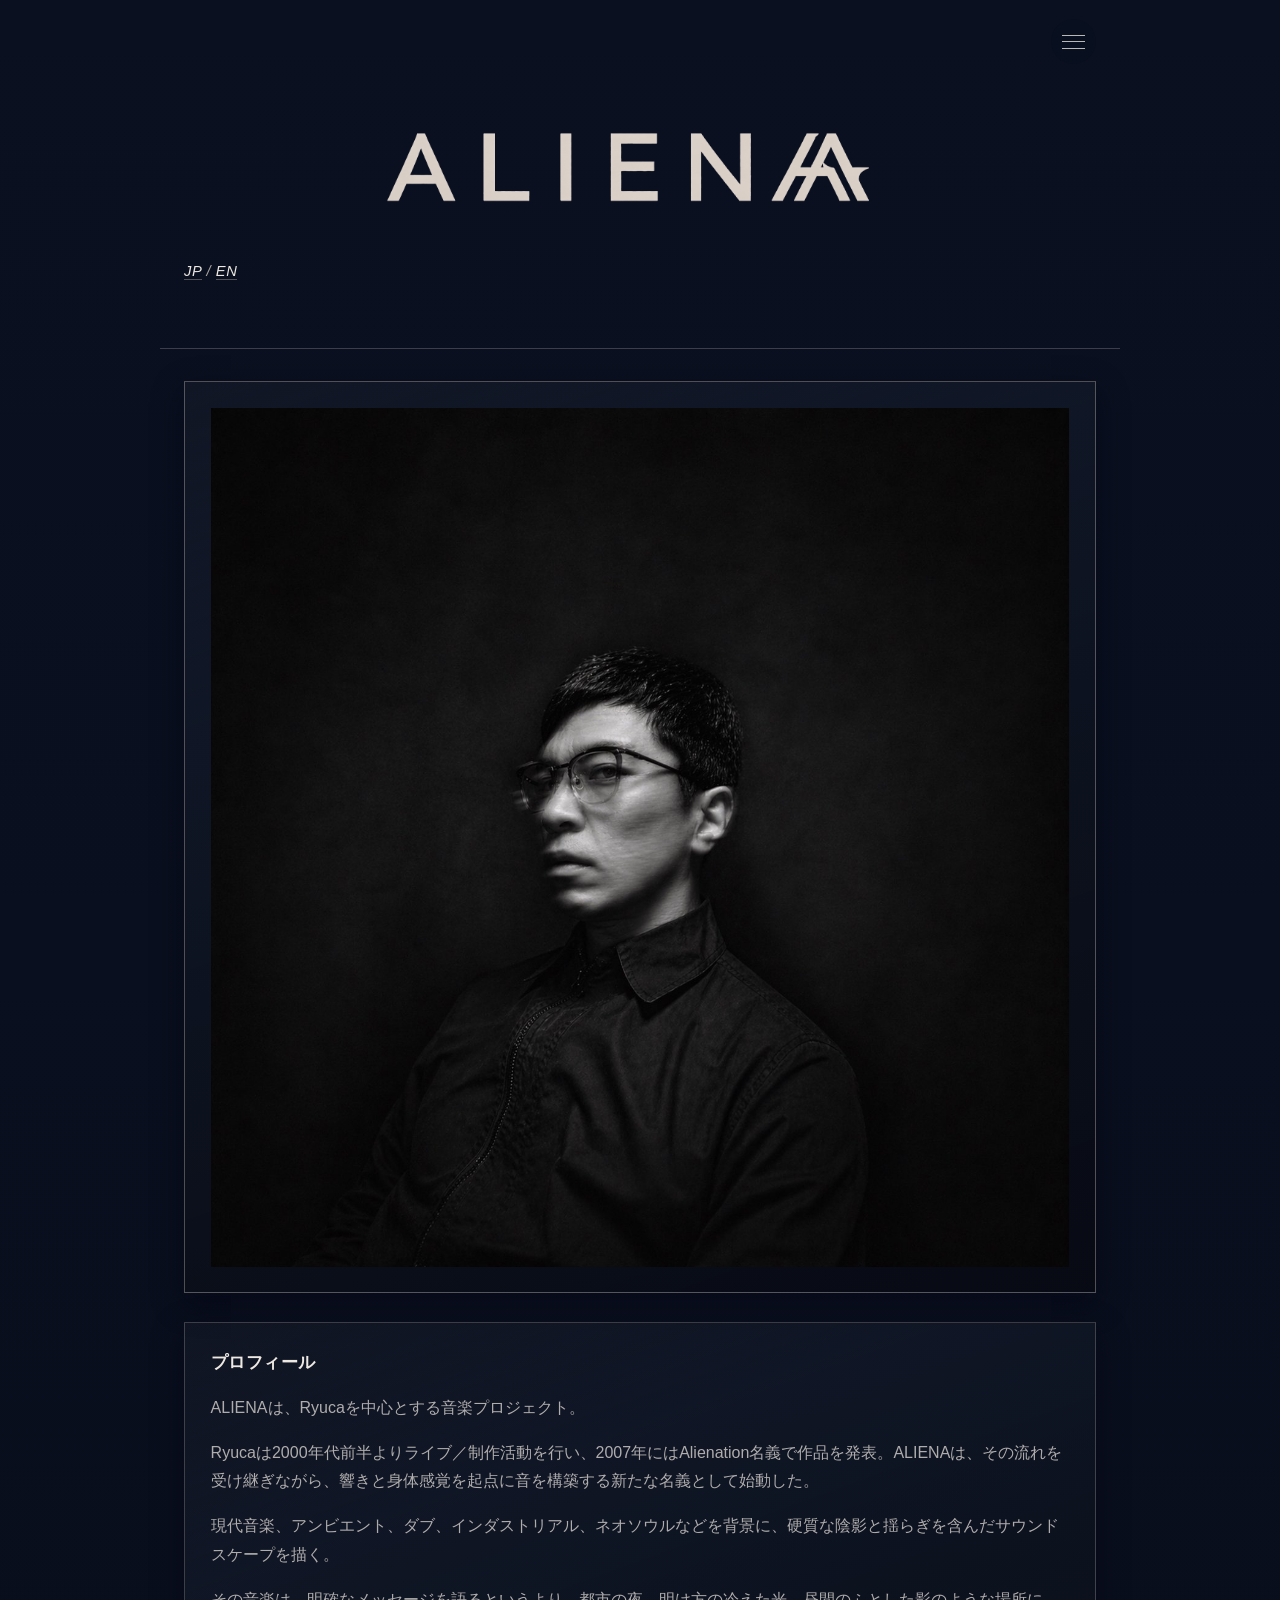
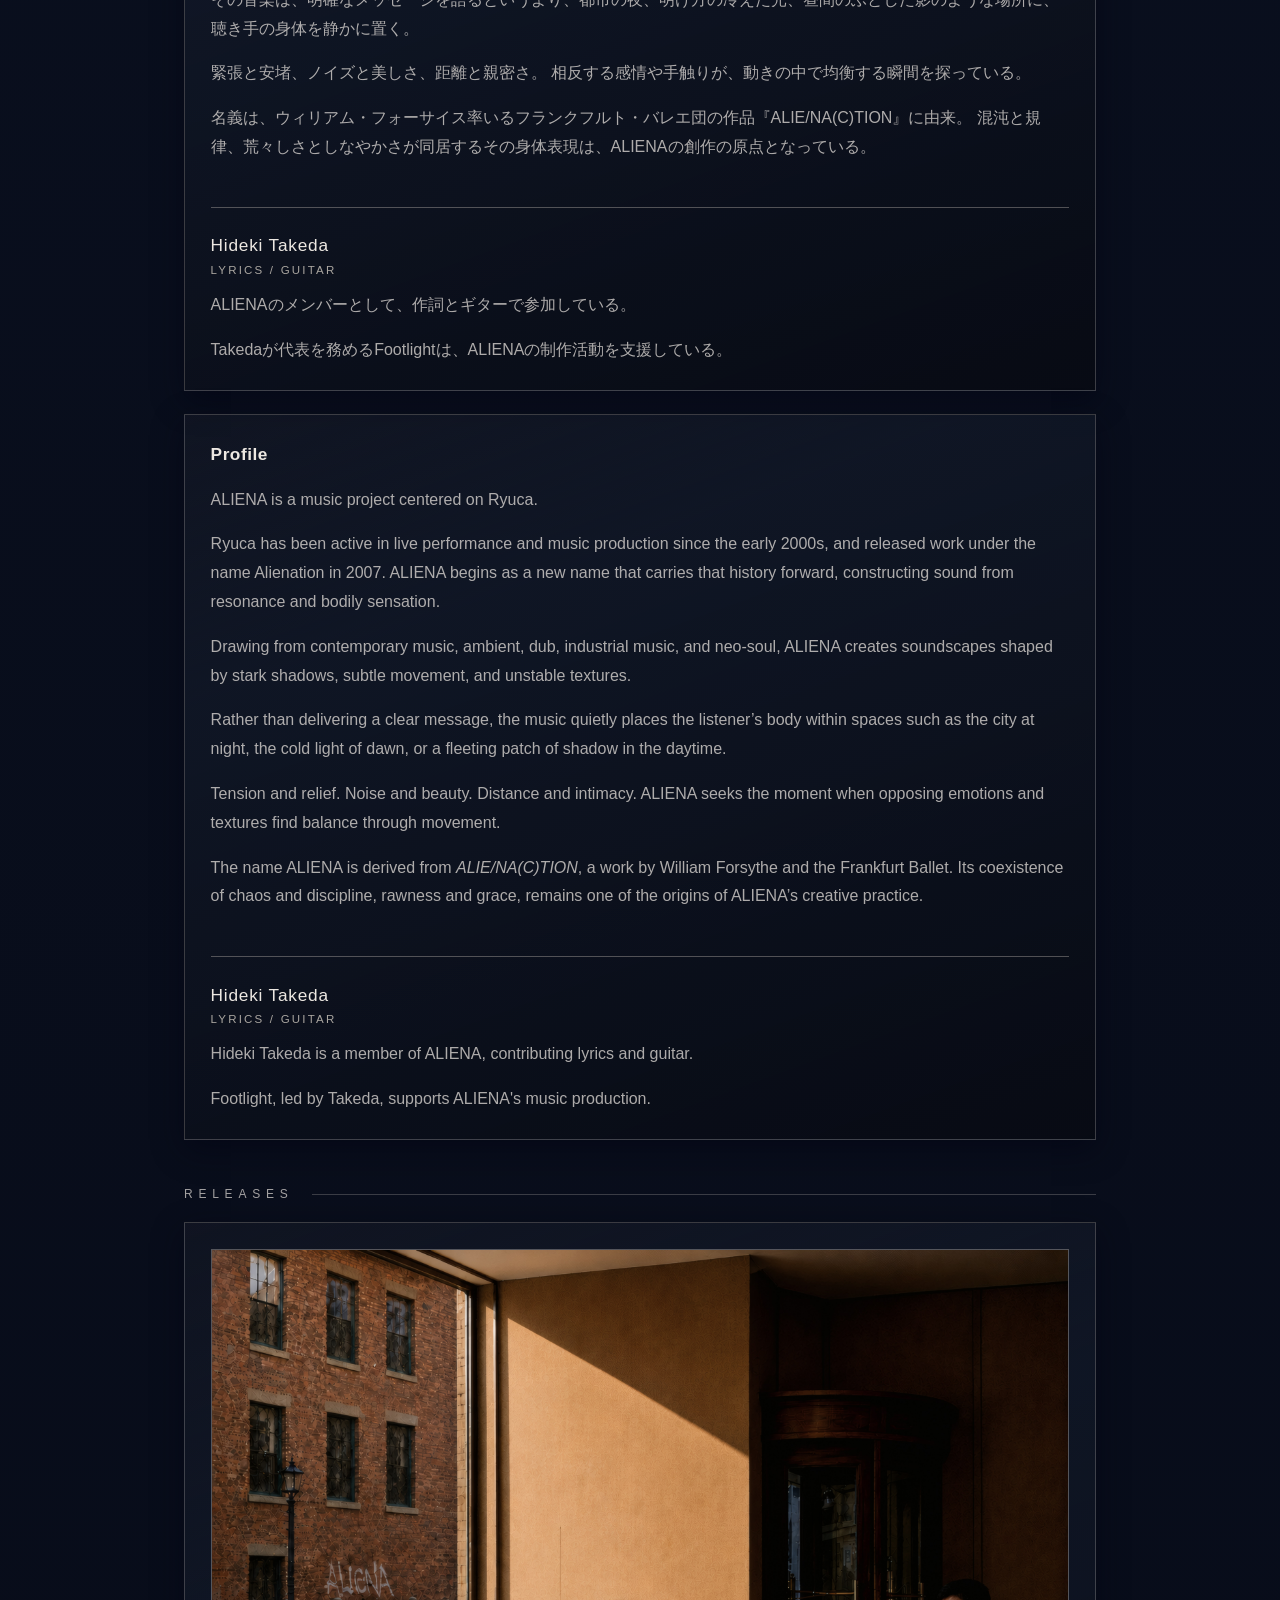
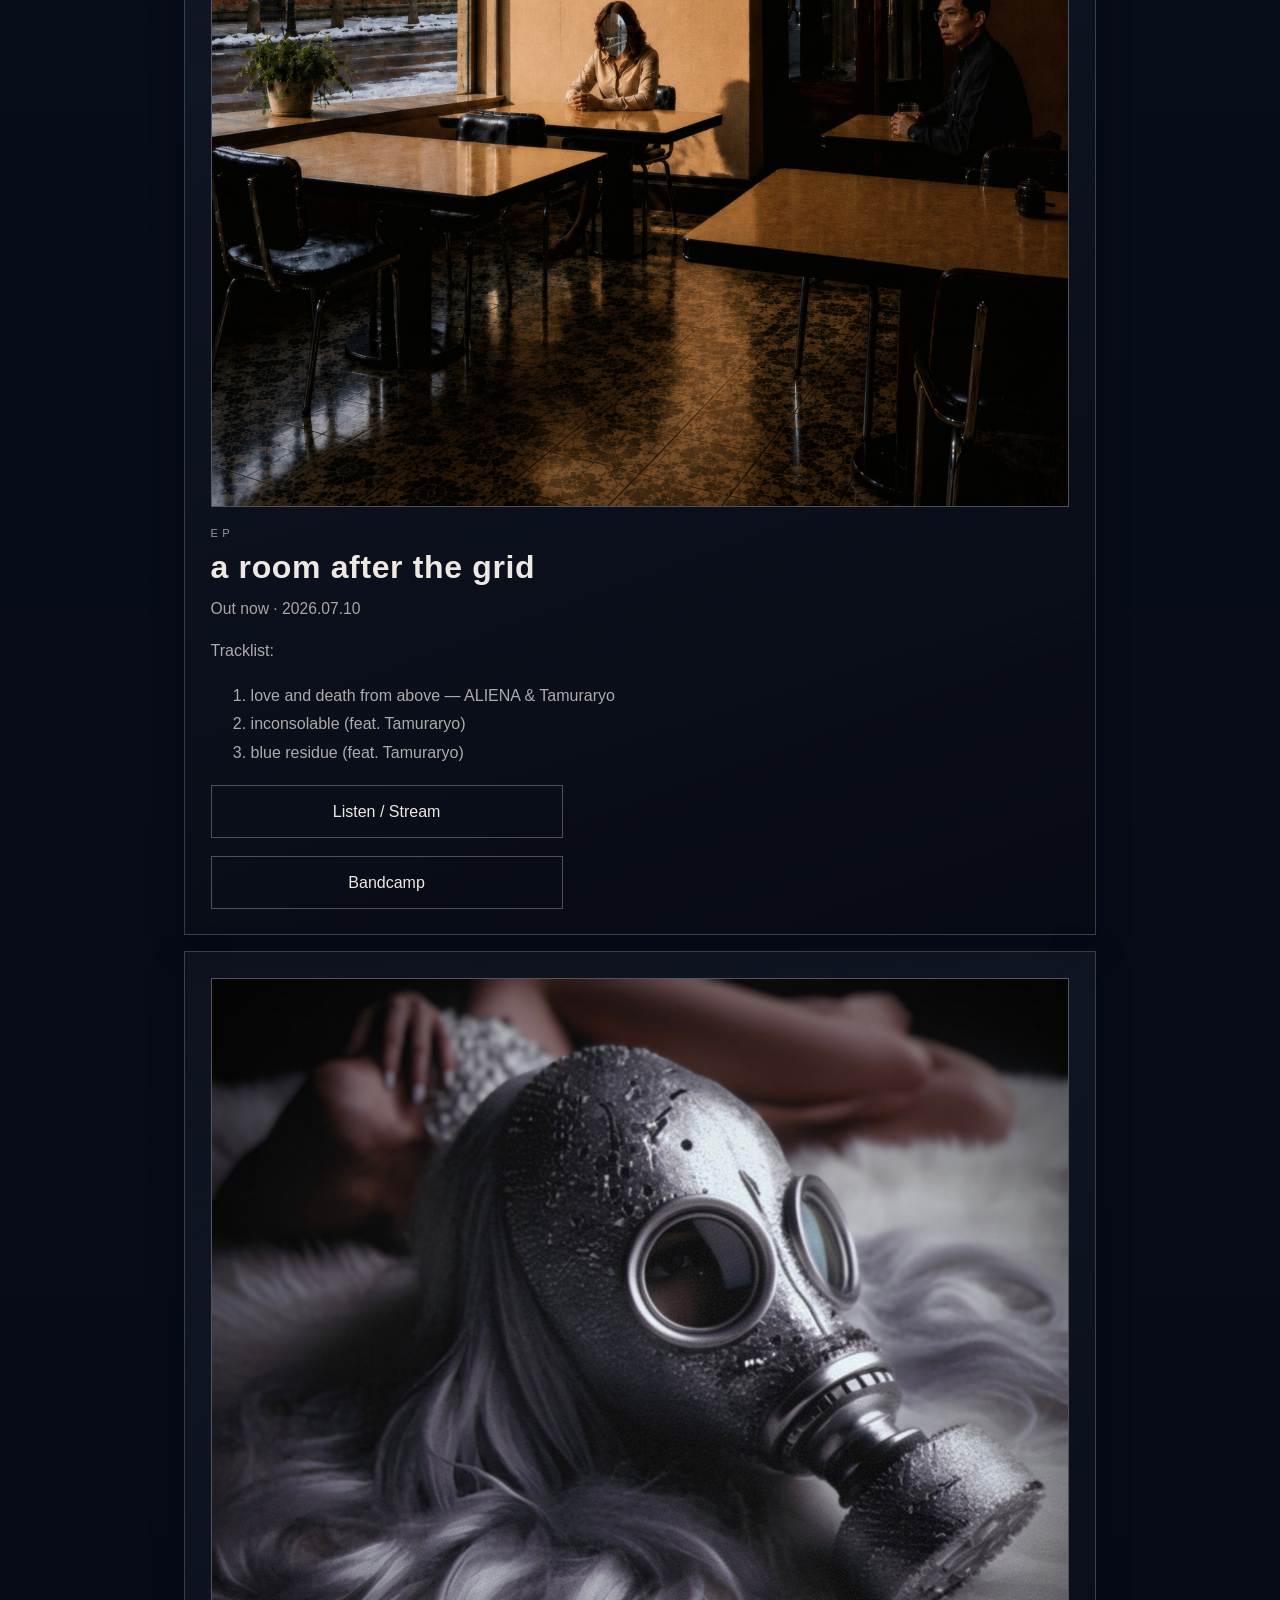
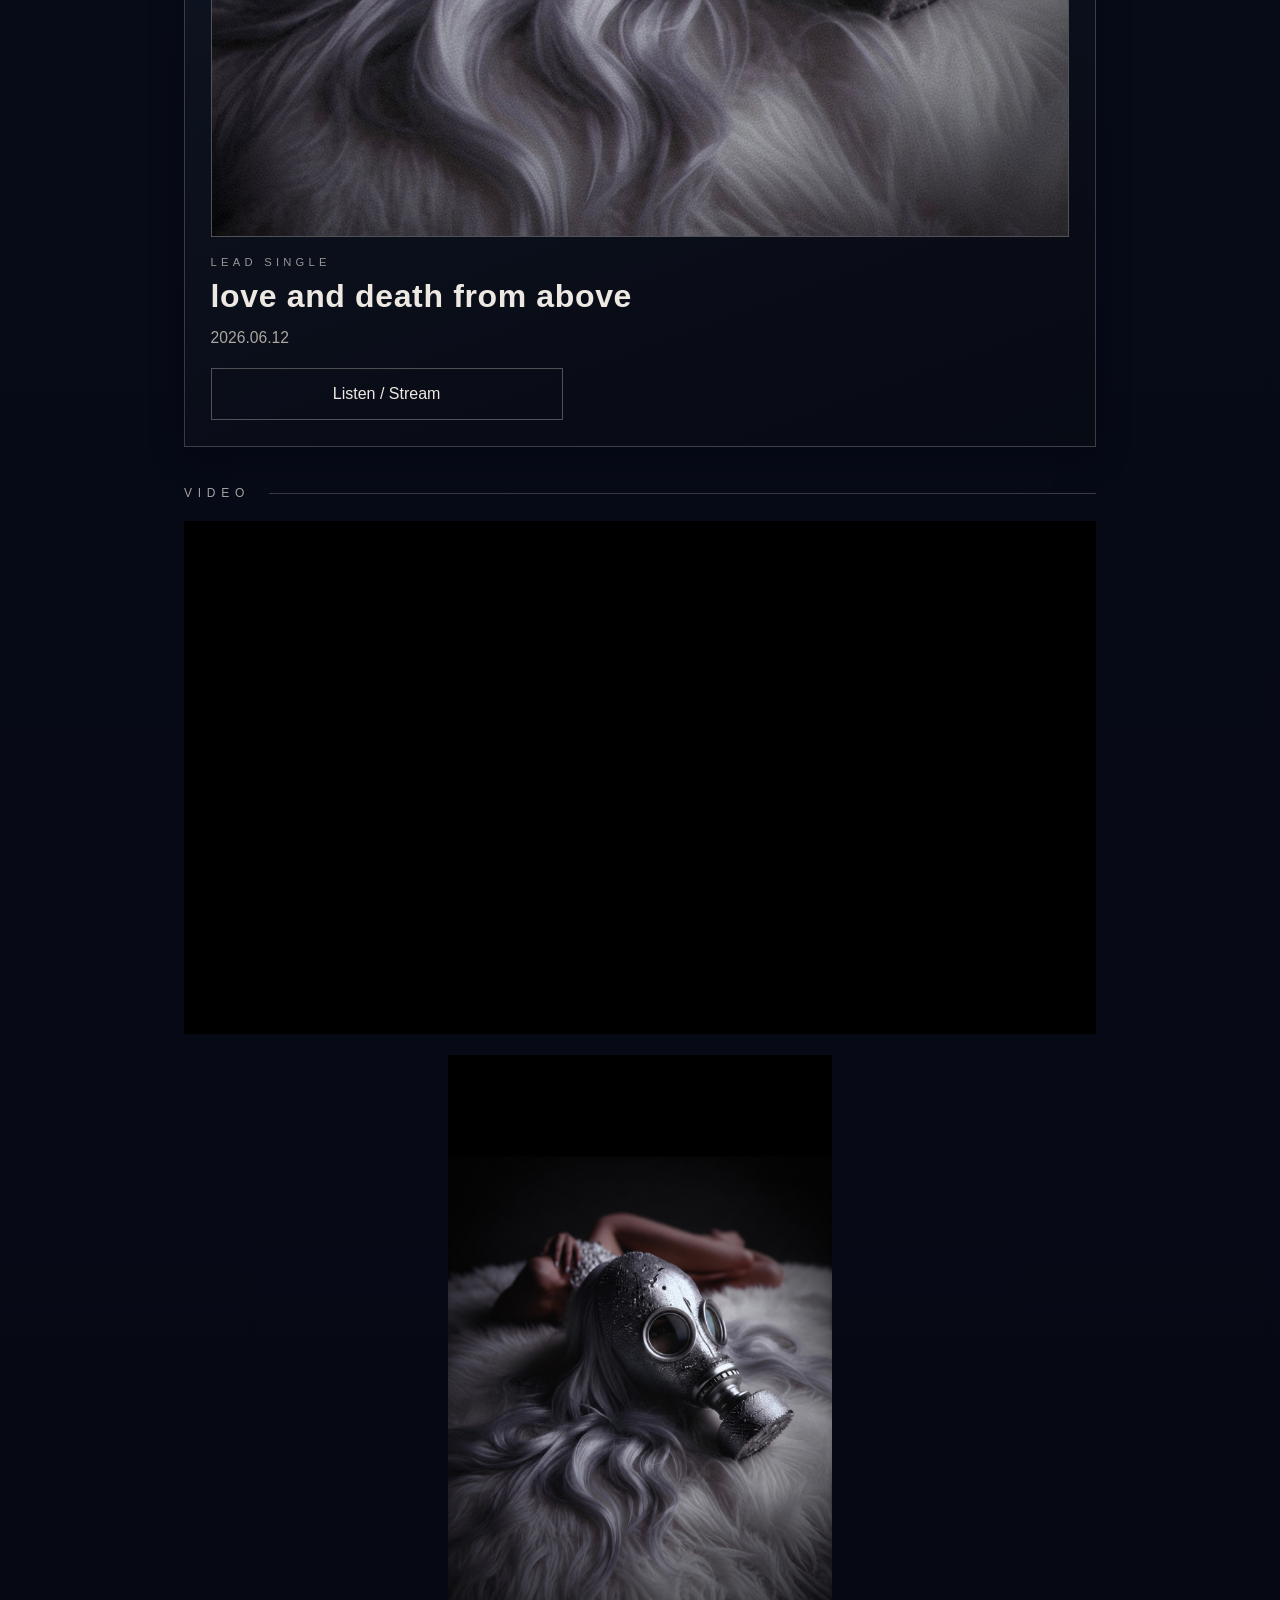
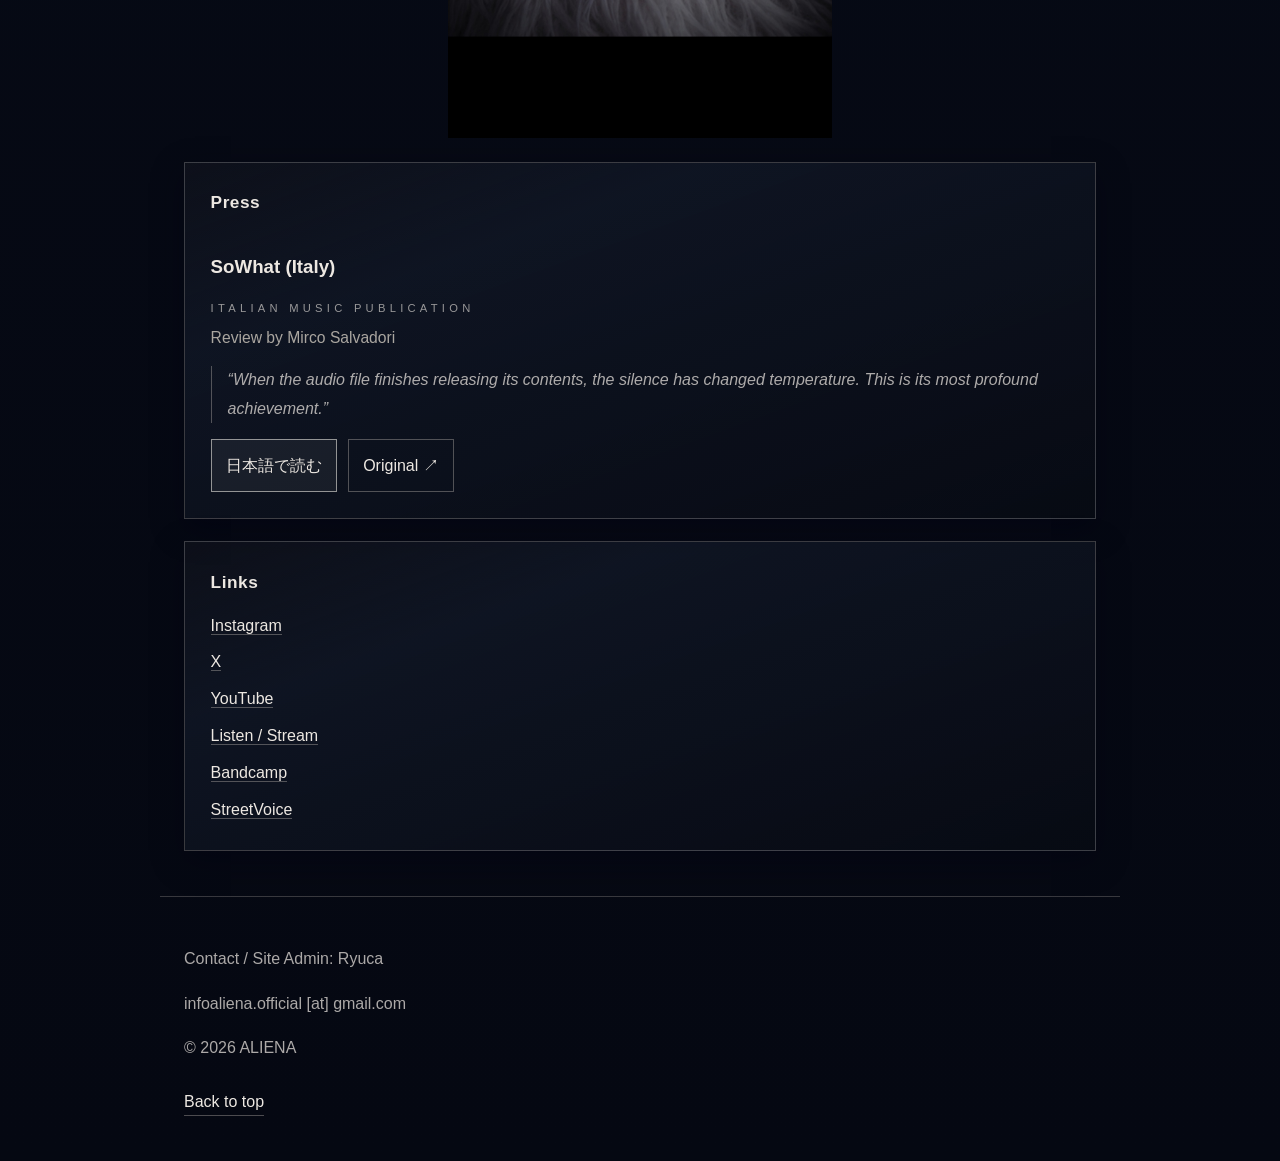
==== commit c5a024a8: "Update ALIENA profile in Japanese and English; credit Hideki Takeda and Footlight" ====
--- a/index.html
+++ b/index.html
@@ -6,7 +6,7 @@
     <title>ALIENA WEB</title>
     <meta
       name="description"
-      content="ALIENAは、Ryucaによる音楽プロジェクト。EP『a room after the grid』を2026年7月10日にリリース。収録曲は“love and death from above”、“inconsolable”、“blue residue”。"
+      content="ALIENAは、Ryucaを中心とする音楽プロジェクト。EP『a room after the grid』を2026年7月10日にリリース。収録曲は“love and death from above”、“inconsolable”、“blue residue”。"
     />
     <meta name="google-site-verification" content="ZAjPHEa00BdS8gaHMgY0JZbF_uPjZpqlB8qoYP9YvJg" />
     <meta name="robots" content="index, follow" />
@@ -40,7 +40,7 @@
         "name": "ALIENA",
         "alternateName": "Ryuca",
         "url": "https://aliena-action.com/",
-        "description": "ALIENAは、Ryucaによる音楽プロジェクト。2026年7月10日にEP『a room after the grid』をリリース。",
+        "description": "ALIENAは、Ryucaを中心とする音楽プロジェクト。2026年7月10日にEP『a room after the grid』をリリース。",
         "genre": ["Ambient", "Dub", "Industrial", "Neo-soul"],
         "sameAs": [
           "https://linkco.re/zxg7sph6",
@@ -86,7 +86,7 @@
 
       <section class="section" id="profile-ja">
         <h2>プロフィール</h2>
-        <p>ALIENAは、Ryucaによる音楽プロジェクト。</p>
+        <p>ALIENAは、Ryucaを中心とする音楽プロジェクト。</p>
         <p>
           Ryucaは2000年代前半よりライブ／制作活動を行い、2007年にはAlienation名義で作品を発表。ALIENAは、その流れを受け継ぎながら、響きと身体感覚を起点に音を構築する新たな名義として始動した。
         </p>
@@ -101,17 +101,20 @@
           相反する感情や手触りが、動きの中で均衡する瞬間を探っている。
         </p>
         <p>
-          名義は、ウィリアム・フォーサイス率いるフランクフルト・バレエ団の作品『Alienation』に由来。
+          名義は、ウィリアム・フォーサイス率いるフランクフルト・バレエ団の作品『ALIE/NA(C)TION』に由来。
           混沌と規律、荒々しさとしなやかさが同居するその身体表現は、ALIENAの創作の原点となっている。
         </p>
-        <p>
-          今回のリリースでは、全楽曲のトラックメイクをALIENAが担当。歌詞とボーカルにはTamuraryoを迎え、声を“風景の中に置かれた身体”として響かせている。
-        </p>
+        <div class="member-note" id="hideki-takeda" aria-label="ALIENA member Hideki Takeda">
+          <h3>Hideki Takeda</h3>
+          <p class="member-role">Lyrics / Guitar</p>
+          <p>ALIENAのメンバーとして、作詞とギターで参加している。</p>
+          <p class="member-footlight">Takedaが代表を務めるFootlightは、ALIENAの制作活動を支援している。</p>
+        </div>
       </section>
 
       <section class="section" id="profile-en" lang="en">
         <h2>Profile</h2>
-        <p>ALIENA is a music project by Ryuca.</p>
+        <p>ALIENA is a music project centered on Ryuca.</p>
         <p>
           Ryuca has been active in live performance and music production since the early 2000s, and released work under the name Alienation in 2007. ALIENA begins as a new name that carries that history forward, constructing sound from resonance and bodily sensation.
         </p>
@@ -126,12 +129,15 @@
           ALIENA seeks the moment when opposing emotions and textures find balance through movement.
         </p>
         <p>
-          The name ALIENA is derived from <em>Alienation</em>, a work by William Forsythe and the Frankfurt Ballet.
+          The name ALIENA is derived from <em>ALIE/NA(C)TION</em>, a work by William Forsythe and the Frankfurt Ballet.
           Its coexistence of chaos and discipline, rawness and grace, remains one of the origins of ALIENA’s creative practice.
         </p>
-        <p>
-          For this release, ALIENA produced all tracks, with lyrics and vocals by Tamuraryo. The voice is treated not simply as a narrative center, but as a body placed within a shifting landscape.
-        </p>
+        <div class="member-note" id="hideki-takeda-en" aria-label="ALIENA member Hideki Takeda">
+          <h3>Hideki Takeda</h3>
+          <p class="member-role">Lyrics / Guitar</p>
+          <p>Hideki Takeda is a member of ALIENA, contributing lyrics and guitar.</p>
+          <p class="member-footlight">Footlight, led by Takeda, supports ALIENA's music production.</p>
+        </div>
       </section>
 
       <section class="section" id="releases">
--- a/style.css
+++ b/style.css
@@ -644,3 +644,38 @@
     padding-left: 2rem;
   }
 }
+
+/* Member information within the existing profile layout */
+.member-note {
+  margin-top: 2.4rem;
+  padding-top: 1.35rem;
+  border-top: 1px solid var(--frame-strong);
+}
+.member-note h3 {
+  margin: 0 0 0.12rem;
+  color: var(--white-soft);
+  font-size: 1.05rem;
+  line-height: 1.5;
+  font-weight: 500;
+  letter-spacing: 0.045em;
+}
+.member-note .member-role {
+  margin: 0.12rem 0 0.65rem;
+  color: var(--gray-3);
+  font-size: 0.72rem;
+  letter-spacing: 0.19em;
+  text-transform: uppercase;
+  line-height: 1.7;
+}
+.member-note p {
+  margin-top: 0.45rem;
+}
+@media (min-width: 760px) {
+  .member-note {
+    margin-top: 2.8rem;
+    padding-top: 1.6rem;
+  }
+  .member-note h3 {
+    font-size: 1.08rem;
+  }
+}
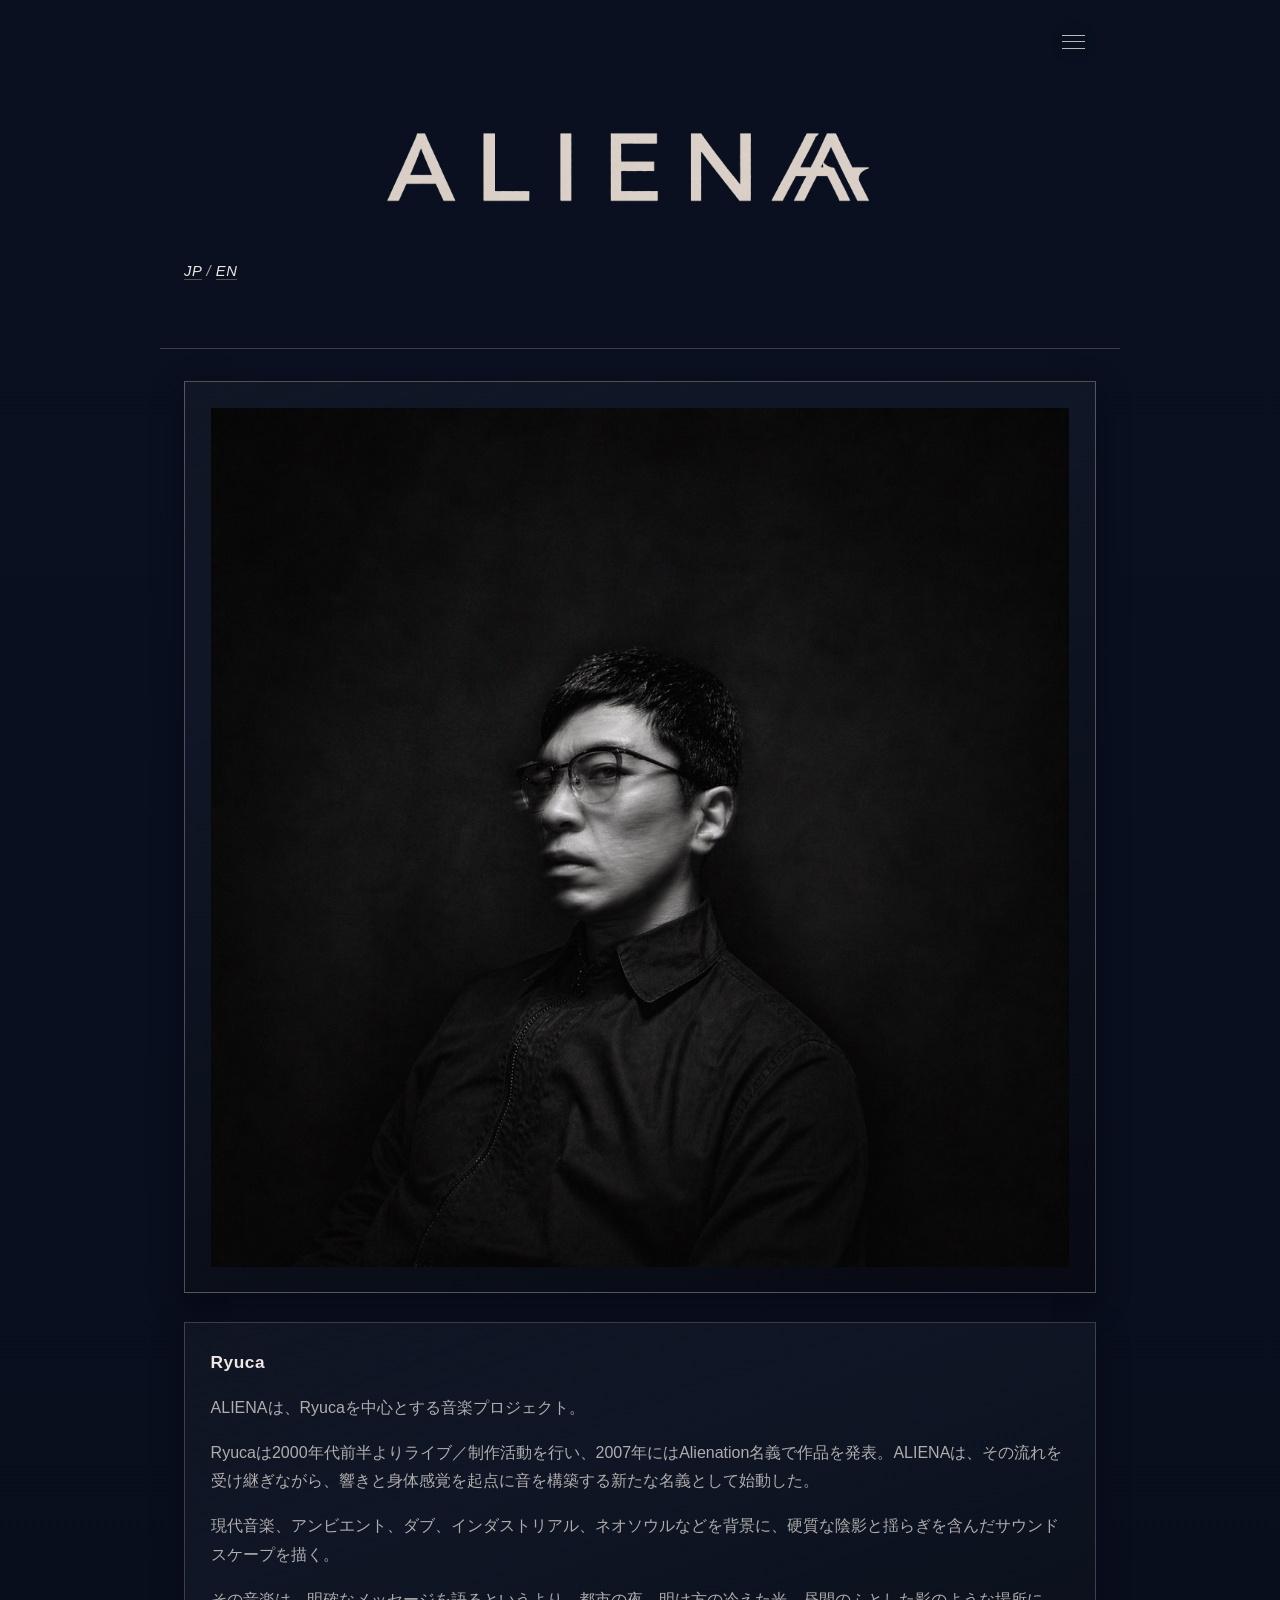
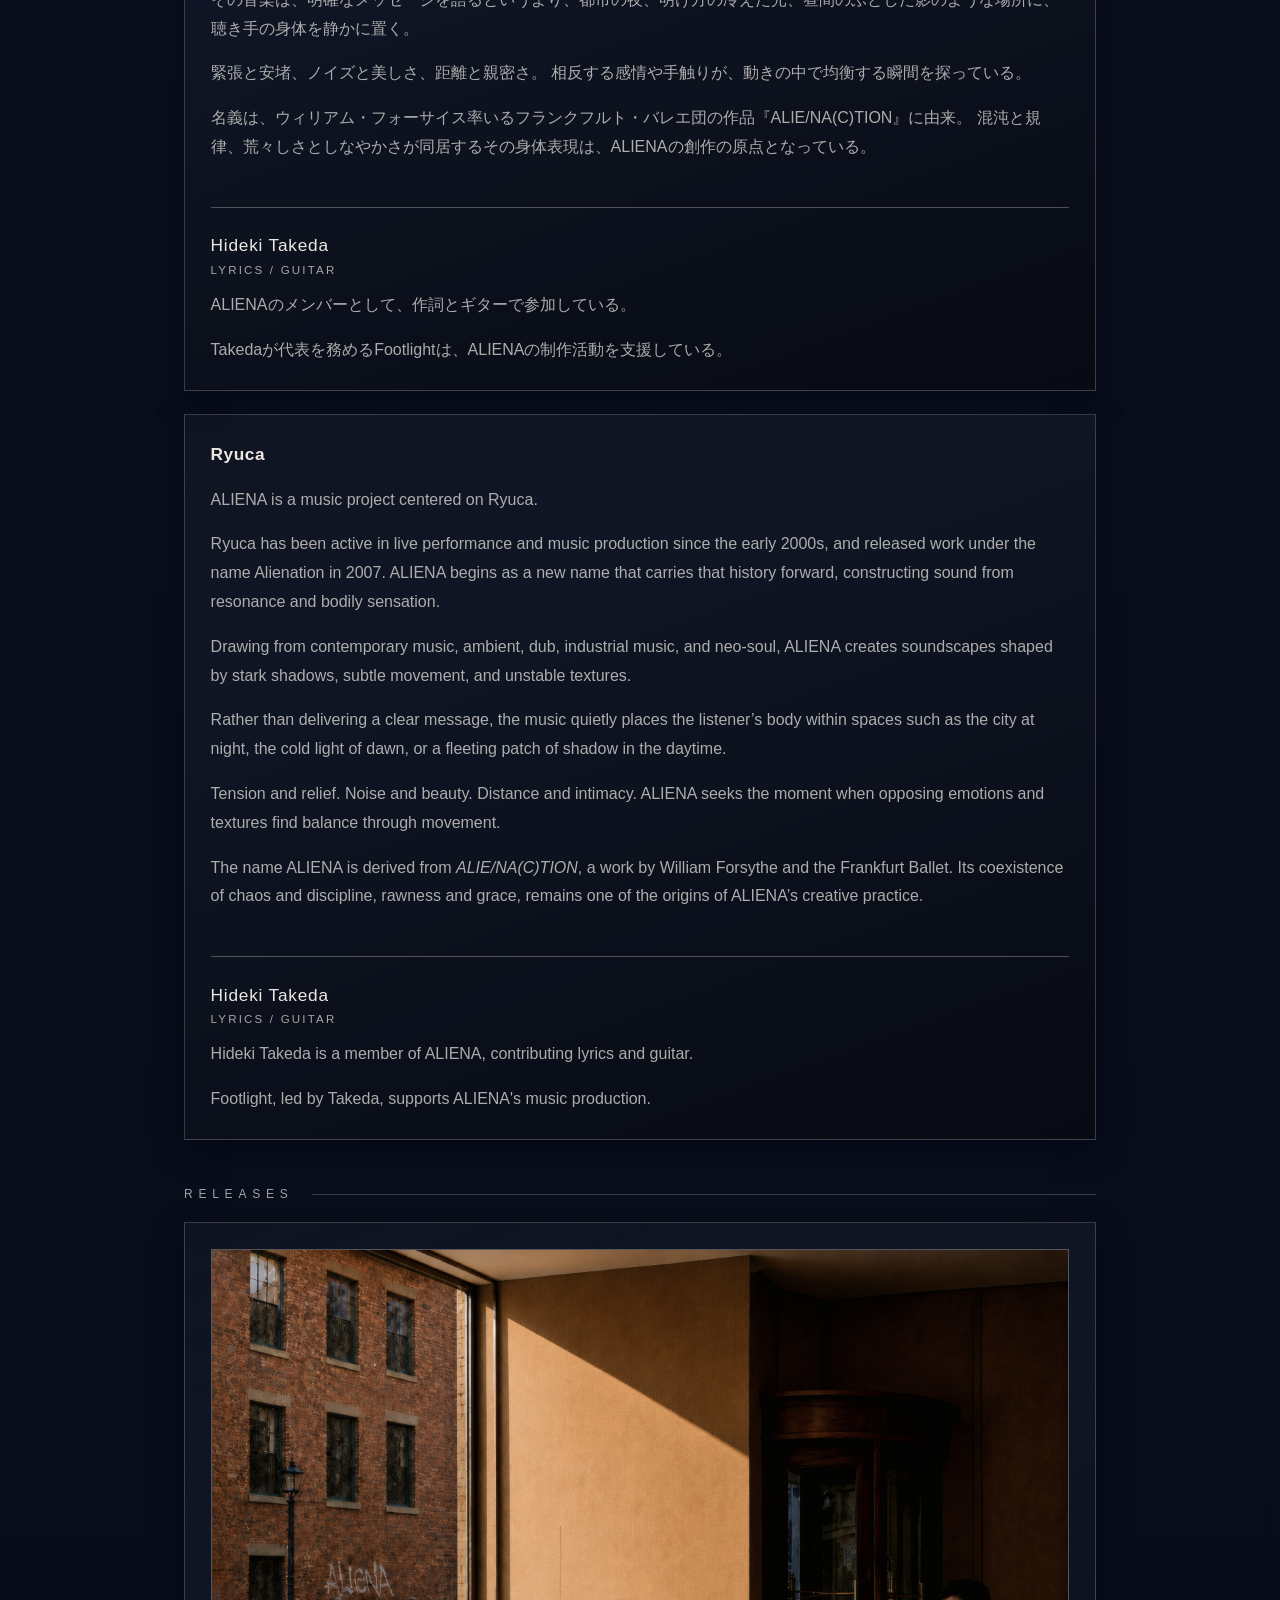
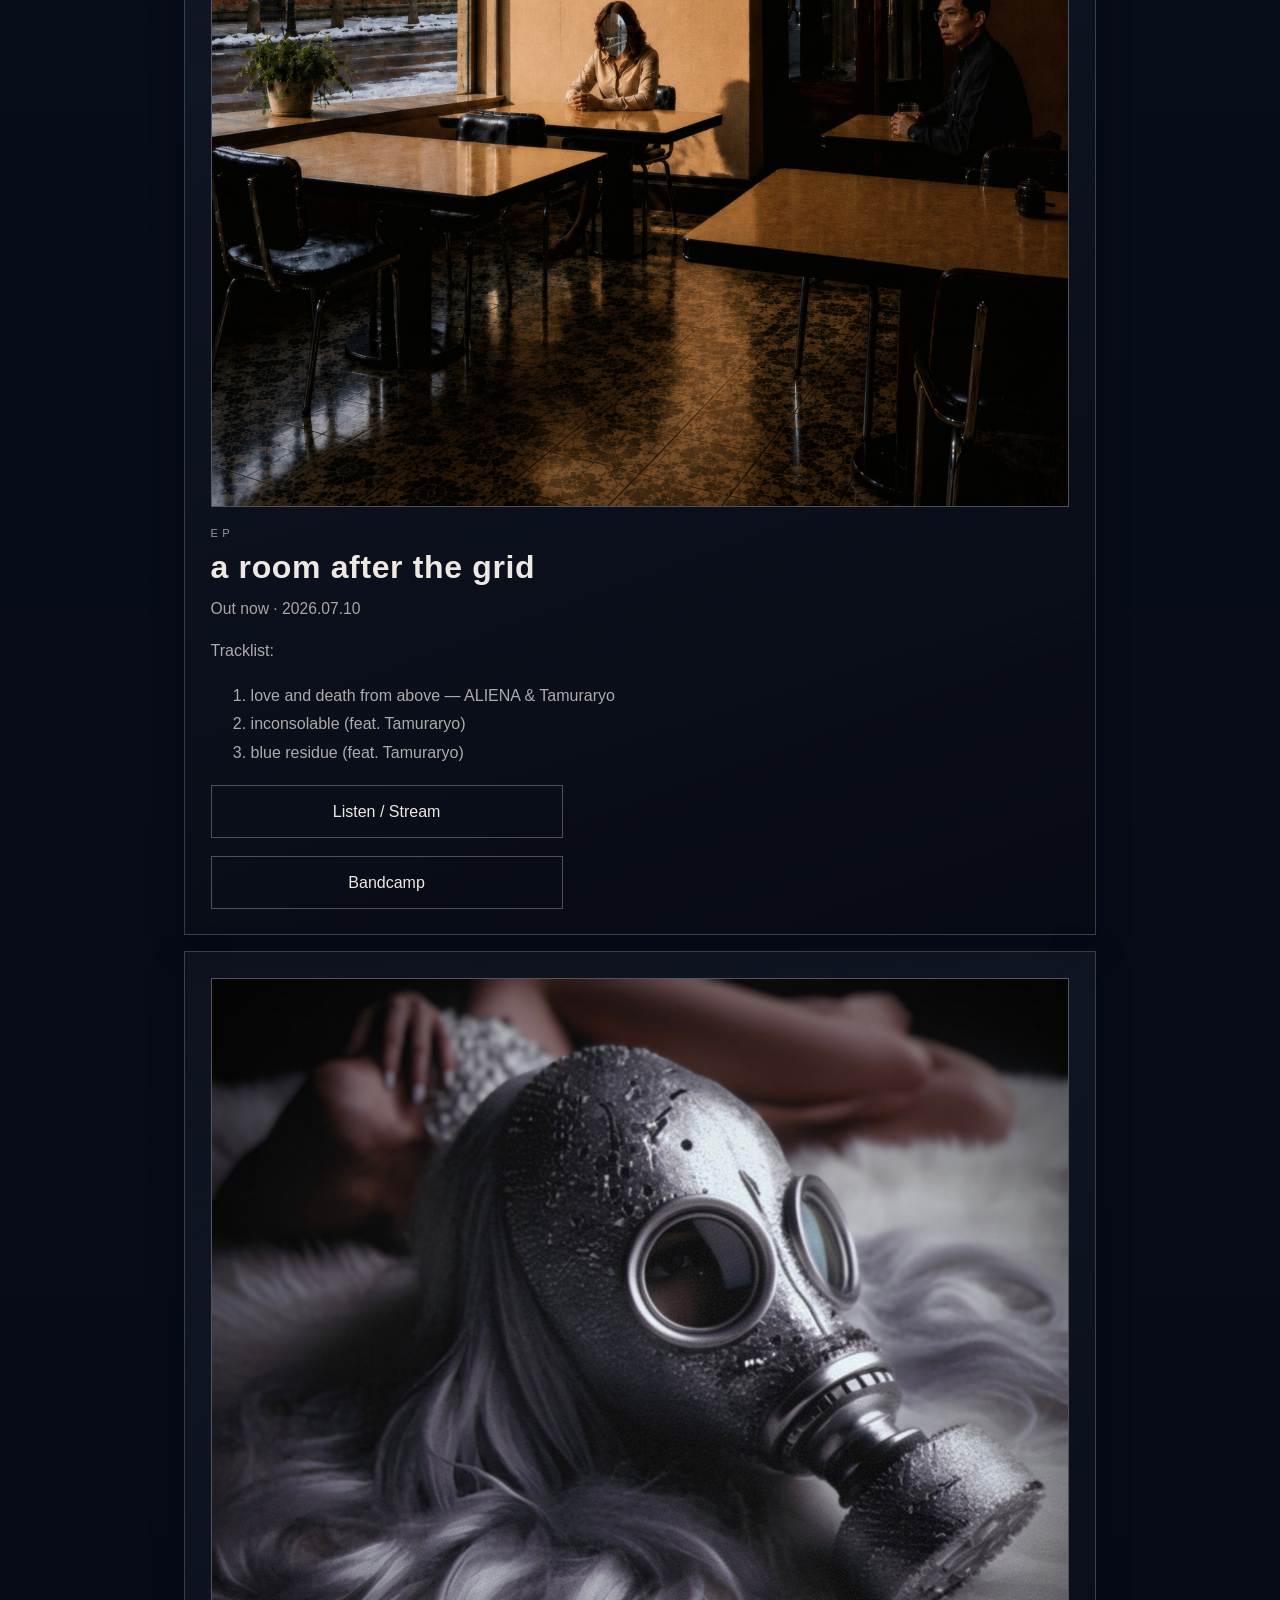
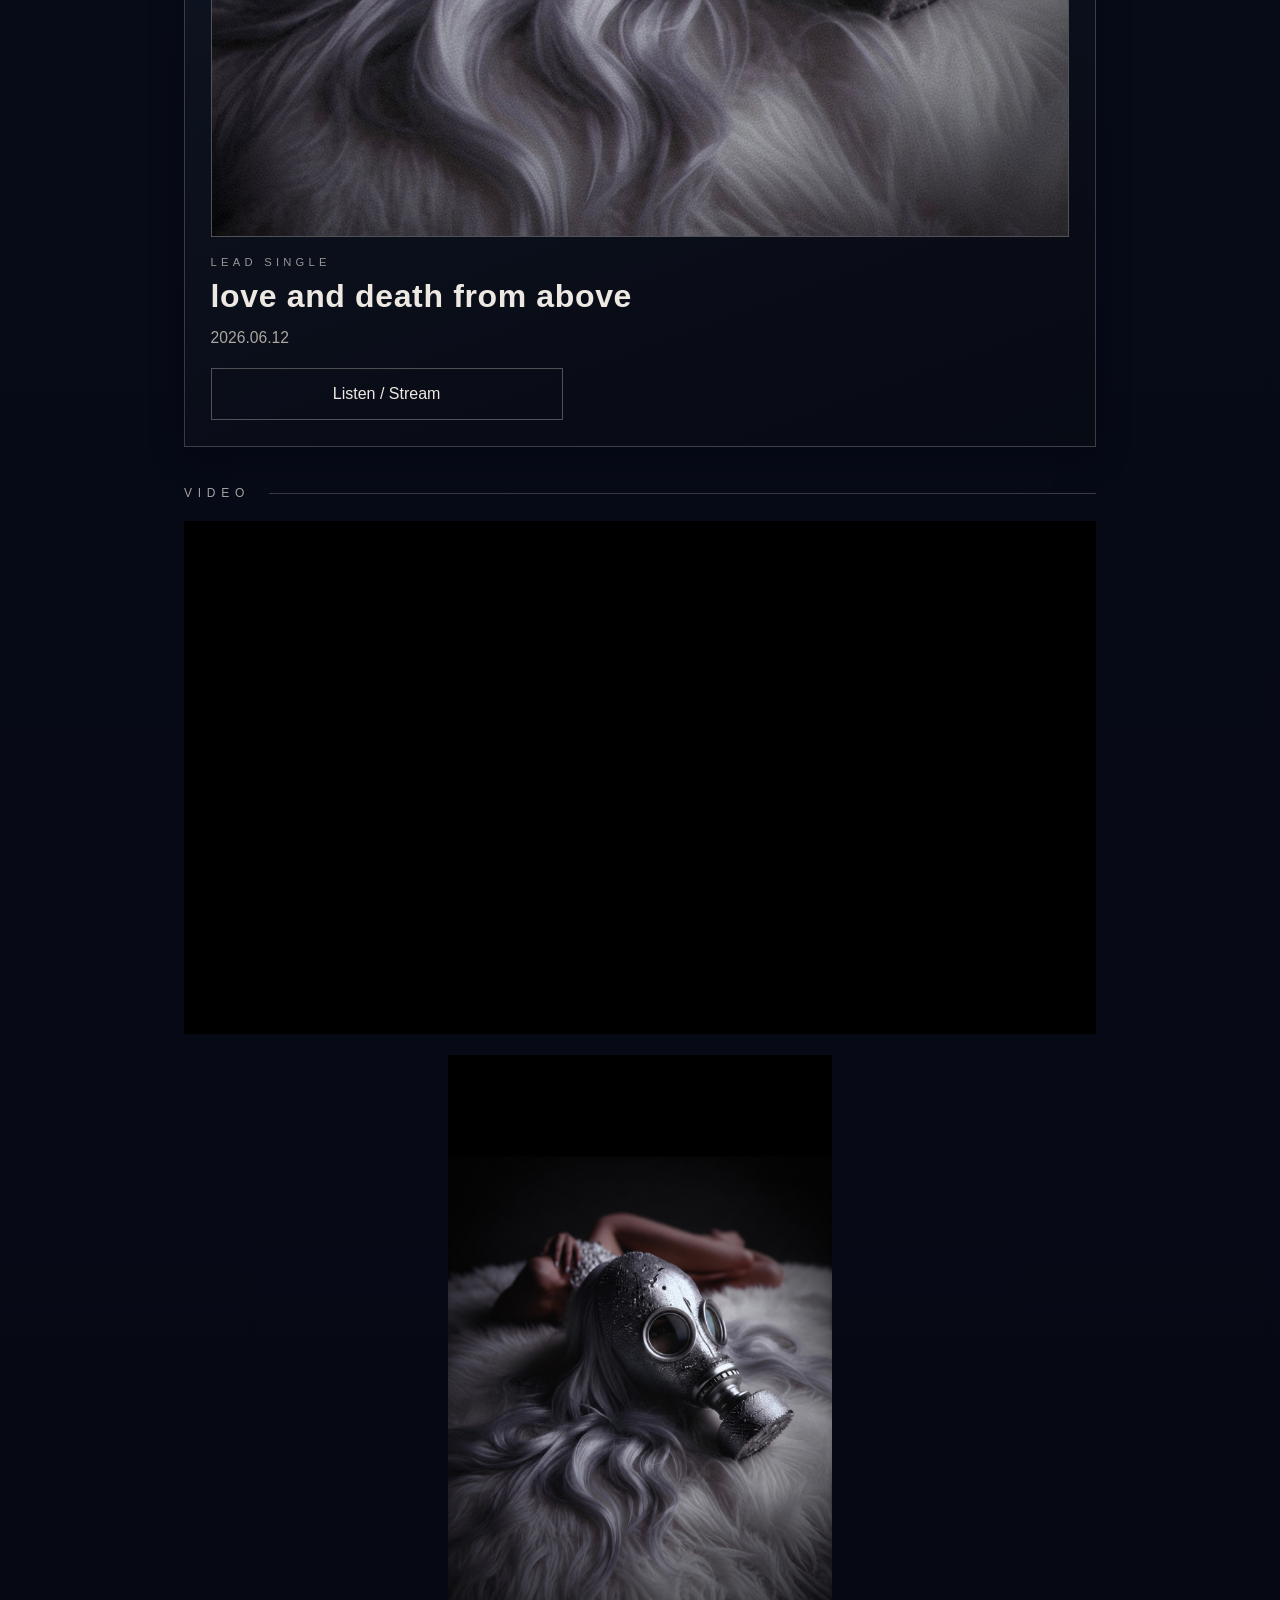
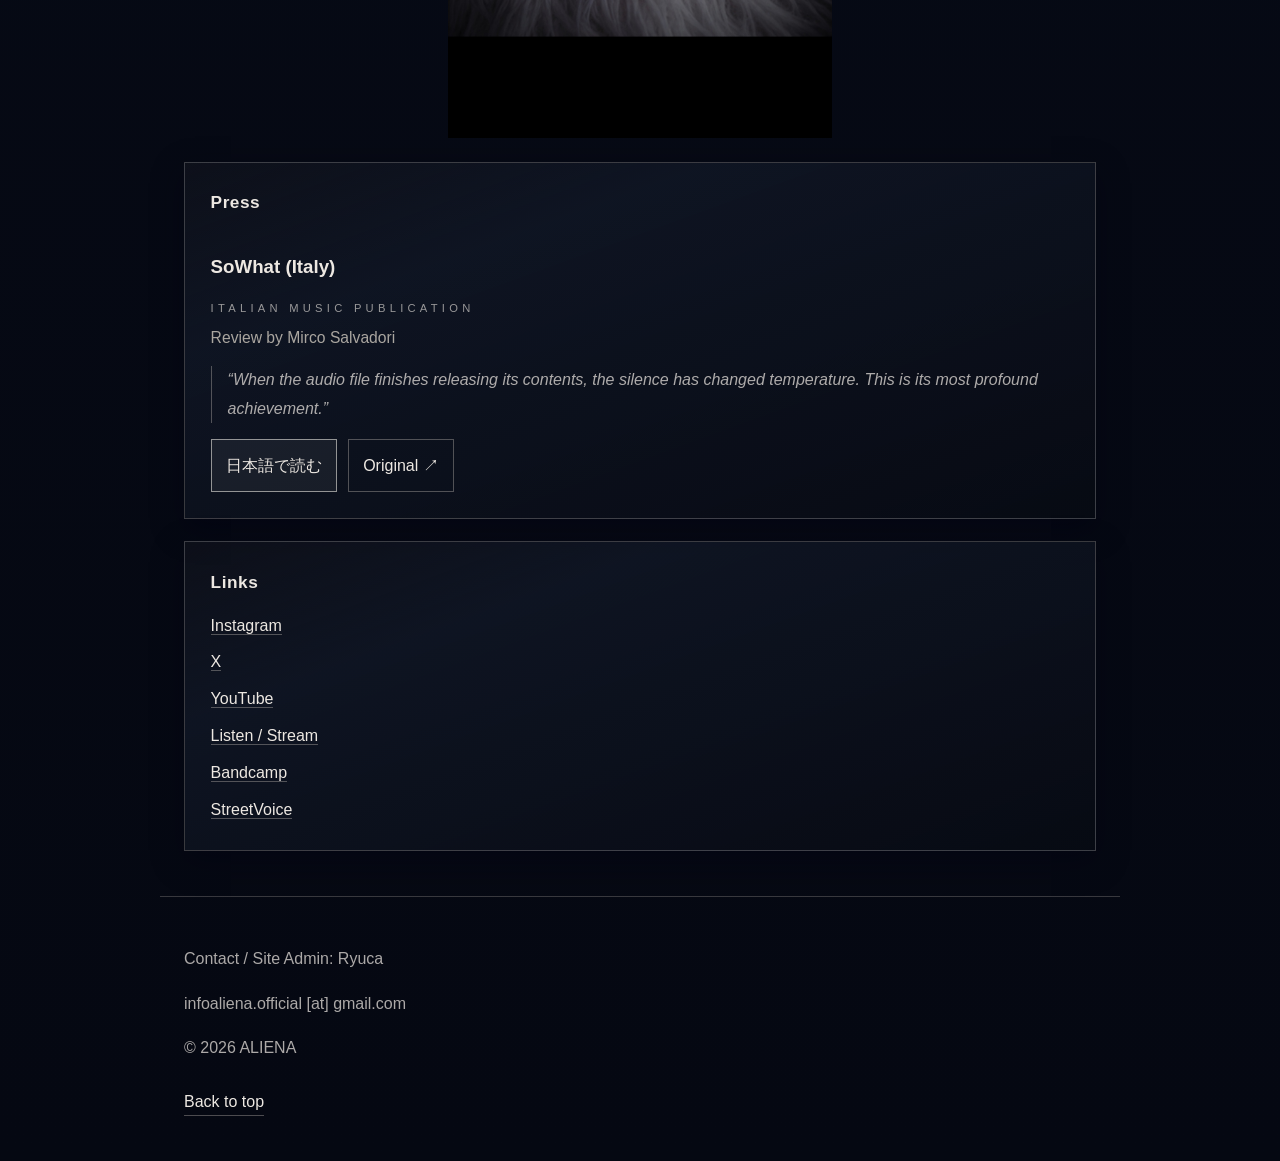
==== commit 41221e29: "Rename Japanese and English profile section headings to Ryuca" ====
--- a/index.html
+++ b/index.html
@@ -32,7 +32,7 @@
     <link rel="preload" as="image" href="assets/aliena-logo.png" />
     <link rel="preload" as="image" href="assets/profile-web.jpg" />
     <link rel="preload" as="image" href="assets/ep-cover-web.jpg" />
-    <link rel="stylesheet" href="style.css?v=6f03c1ad" />
+    <link rel="stylesheet" href="style.css?v=20261017-hideki" />
     <script type="application/ld+json">
       {
         "@context": "https://schema.org",
@@ -85,7 +85,7 @@
       </section>
 
       <section class="section" id="profile-ja">
-        <h2>プロフィール</h2>
+        <h2>Ryuca</h2>
         <p>ALIENAは、Ryucaを中心とする音楽プロジェクト。</p>
         <p>
           Ryucaは2000年代前半よりライブ／制作活動を行い、2007年にはAlienation名義で作品を発表。ALIENAは、その流れを受け継ぎながら、響きと身体感覚を起点に音を構築する新たな名義として始動した。
@@ -113,7 +113,7 @@
       </section>
 
       <section class="section" id="profile-en" lang="en">
-        <h2>Profile</h2>
+        <h2>Ryuca</h2>
         <p>ALIENA is a music project centered on Ryuca.</p>
         <p>
           Ryuca has been active in live performance and music production since the early 2000s, and released work under the name Alienation in 2007. ALIENA begins as a new name that carries that history forward, constructing sound from resonance and bodily sensation.
